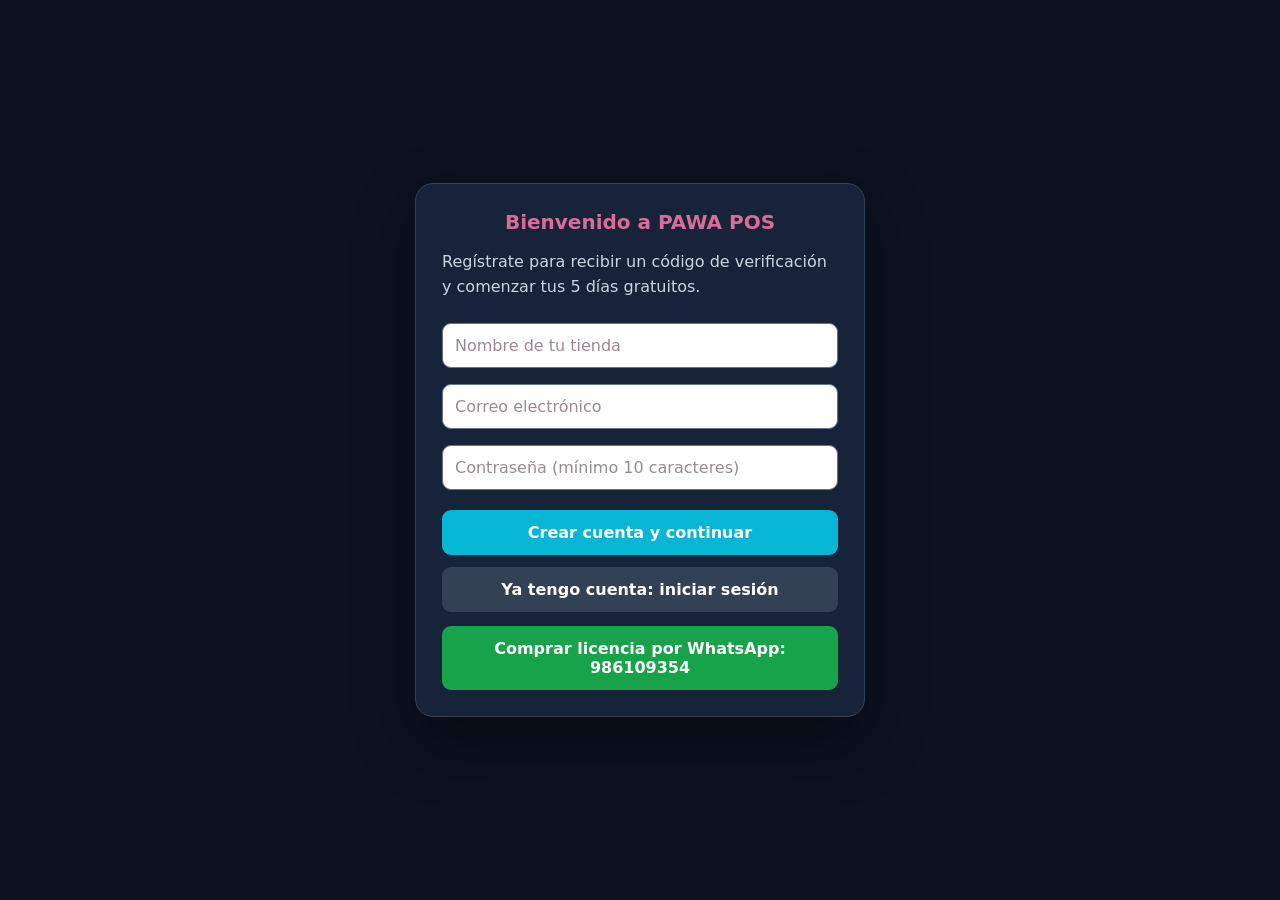
==== administracion.html @ 09a6f793 "Add files via upload" ====
<!DOCTYPE html>
<html>
<head>
<script src="config-licencias.js?v=1"></script>
<script src="licencia-pos.js?v=10"></script>
<script src="cuenta-pawa.js?v=3"></script>
<meta name="viewport" content="width=device-width, initial-scale=1">
<link rel="stylesheet" href="estilos.css?v=89">
<link rel="stylesheet" href="pawa-paneles.css?v=1">
<title>Administración de tienda</title>
<script src="acceso-panel-moderno.js?v=58"></script>
</head>
<body class="pos-pro-admin" onload="verificarAccesoAdmin(); cargarAdmin()">
<nav class="pos-admin-sidebar" aria-label="Navegación principal">
  <div class="pos-admin-sidebar-brand"><span class="pos-admin-brand-icon">🏪</span><span><strong>POS</strong><small>Administración</small></span></div>
  <div class="pos-admin-side-links">
    <button type="button" data-admin-destino="menuAdmin" onclick="volverMenuAdmin()">⌂ <span>Resumen</span></button>
    <button type="button" data-admin-destino="panelProductos" onclick="mostrarApartadoAdmin('panelProductos')">📦<span>Productos</span></button>
    <button type="button" data-admin-destino="panelStock" onclick="mostrarApartadoAdmin('panelStock')">📋 <span>Inventario</span></button>
    <button type="button" data-admin-destino="panelTienda" onclick="mostrarApartadoAdmin('panelTienda')">🎨 <span>Diseño y tienda</span></button>
    <button type="button" data-admin-destino="panelRespaldo" onclick="mostrarApartadoAdmin('panelRespaldo')">💾<span>Respaldo</span></button>
  </div>
  <a class="pos-admin-sidebar-inicio" href="inicio.html">← Volver a la tienda</a>
</nav>
<header class="pos-admin-header"><div class="pos-admin-header-inner"><div><small class="pos-admin-header-eyebrow">CENTRO DE CONTROL</small><h1>Administración</h1><p>Gestiona tu tienda desde un solo lugar</p></div><a class="pos-admin-regresar" href="inicio.html">⌂ <span>Ir a la tienda</span></a></div></header>
<div class="contenedor admin-contenedor">
  <section id="menuAdmin" class="admin-menu-principal">
   
  
    <p class="admin-descripcion">Consulta tus resultados y accede a las herramientas de tu negocio.</p>
    <div class="pos-pro-dashboard" id="resumenProfesional" aria-live="polite">
  <div class="pos-pro-dashboard-cabeza"><div><span class="pos-pro-sobretitulo">RESUMEN DE OPERACIONES</span><h3>Tu tienda hoy</h3></div><button type="button" id="actualizarDashboardPro">↻ Actualizar</button></div>
  <div class="pos-pro-kpis"><article><span>Ventas de hoy</span><strong id="proVentasHoy">—</strong></article><article><span>Ingresos del día</span><strong id="proIngresosHoy">—</strong></article><article><span>Productos con stock bajo</span><strong id="proStockBajo">—</strong></article><article><span>Valor de inventario*</span><strong id="proValorStock">—</strong></article></div>
  <div class="pos-pro-dashboard-pie"><div id="proMiniBarras" class="pos-pro-mini-barras"></div><small>*Valor estimado a precio de venta, no costo de adquisición. Las ventas se obtienen del historial guardado.</small></div>
</div>
<div class="admin-menu-opciones">
      <button type="button" class="admin-menu-opcion" onclick="mostrarApartadoAdmin('panelProductos')">
        <span class="admin-menu-icono">🛍️</span>
        <span class="admin-menu-titulo">PRODUCTOS</span>
        <span class="admin-menu-detalle">Crear, editar, buscar y eliminar productos</span>
        <span class="admin-menu-flecha">Abrir <span aria-hidden="true">↗</span></span>
      </button>
      <button type="button" class="admin-menu-opcion" onclick="mostrarApartadoAdmin('panelStock')">
        <span class="admin-menu-icono">📦</span>
        <span class="admin-menu-titulo">INVENTARIO / STOCK</span>
        <span class="admin-menu-detalle">Registrar existencias, reposiciones y productos con poco stock</span>
        <span class="admin-menu-flecha">Abrir <span aria-hidden="true">↗</span></span>
      </button>
      <button type="button" class="admin-menu-opcion" onclick="mostrarApartadoAdmin('panelTienda')">
        <span class="admin-menu-icono">🎨</span>
        <span class="admin-menu-titulo">DISEÑO Y DATOS DE LA TIENDA</span>
        <span class="admin-menu-detalle">Editar información, logotipo y colores</span>
        <span class="admin-menu-flecha">Abrir <span aria-hidden="true">↗</span></span>
      </button>
      <button type="button" class="admin-menu-opcion" onclick="mostrarApartadoAdmin('panelRespaldo')"><span class="admin-menu-icono">💾</span><span class="admin-menu-titulo">COPIAS DE SEGURIDAD</span><span class="admin-menu-detalle">Exportar datos y recuperar registros faltantes sin sobrescribir los actuales</span><span class="admin-menu-flecha">Abrir ↗</span></button>
    </div>
  </section>

  <div id="navegacionApartadoAdmin" class="admin-volver-contenedor" hidden>
    <button type="button" class="admin-volver" onclick="volverMenuAdmin()">← Volver al menú</button>
  </div>

  <main id="panelProductos" class="admin-panel" hidden>
    <section class="tarjeta">
      <h2>🛍️ Crear y editar productos</h2>
      <p class="admin-descripcion">Registra productos nuevos o modifica la información de los que ya tienes.</p>
      <label>Imagen del producto</label>
      <input type="file" id="productoInput" accept=".png,.jpg,.jpeg,.svg">
      <img id="productoVista" class="preview" alt="Imagen actual del producto">
      <label>Nombre del producto</label>
      <input id="nombreProducto" placeholder="Ejemplo: Ramo de rosas">
      <label>Código de barras (opcional)</label>
      <div class="admin-codigo-fila">
        <input id="codigoProducto" placeholder="Escanee o escriba un código">
        <button type="button" onclick="abrirEscanerProducto()">📷 Escanear</button>
      </div>
      <small>Si no coloca un código, el sistema generará uno automáticamente.</small>
      <label>Precio</label>
      <input id="precioProducto" type="number" min="0" step="0.01" placeholder="Ejemplo: 25.00">
      <label for="stockProducto" class="admin-stock-label">Stock inicial y unidad de venta</label>
      <div class="stock-unidad-fila">
        <input id="stockProducto" type="number" min="0" step="1" inputmode="numeric" placeholder="Cantidad (ej.: 20)" aria-label="Cantidad de stock inicial (opcional)">
        <select id="unidadProducto" aria-label="Unidad de medida para vender este producto">
          <option value="und">Unidad (und)</option>
          <option value="doc">Docena (doc)</option>
          <option value="ciento">Ciento</option>
          <option value="par">Par</option>
          <option value="caja">Caja</option>
          <option value="paq">Paquete (paq)</option>
          <option value="bolsa">Bolsa</option>
          <option value="kg">Kilogramo (kg)</option>
          <option value="g">Gramo (g)</option>
          <option value="L">Litro (L)</option>
          <option value="m">Metro (m)</option>
          <option value="rollo">Rollo</option>
          <option value="juego">Juego</option>
        </select>
      </div>
      <label for="categoriaProducto">Categoría (opcional)</label>
      <input id="categoriaProducto" maxlength="60" placeholder="Ejemplo: Bebidas, Abarrotes, Regalos">
      <div class="codigo">Código generado: <strong id="codigoVista">Se generará automáticamente</strong></div>
      <div class="admin-acciones-form">
        <button type="button" id="guardarProductoBtn" onclick="crearProducto()">CREAR PRODUCTO</button>
        <button type="button" class="admin-cancelar" id="cancelarEdicionBtn" onclick="cancelarEdicionProducto()" hidden>Cancelar edición</button>
      </div>
    </section>
    <section class="tarjeta">
      <h2>📦 Productos registrados</h2>
      <input id="buscadorAdmin" class="buscador" placeholder="🔎 Buscar por nombre o código" onkeyup="buscarAdmin()">
      <div id="listaProductos" class="grid"></div>
    </section>
  </main>

  <main id="panelStock" class="admin-panel" hidden>
    <section class="tarjeta inventario-pagina">
      <div class="inventario-cabecera"><div><h2>📦 Inventario de productos</h2><p class="admin-descripcion">Controla las unidades disponibles y registra nuevas entradas sin modificar precios ni boletas.</p></div><span id="inventarioConexion" class="inventario-estado">Actualizando catálogo…</span></div>
      <div id="inventarioResumen" class="inventario-resumen" aria-live="polite"></div>
      <div class="inventario-filtros">
        <input id="inventarioBuscar" class="buscador" placeholder="🔎 Buscar por nombre o código" oninput="renderizarInventario()" aria-label="Buscar inventario">
        <select id="inventarioFiltro" onchange="renderizarInventario()" aria-label="Filtrar inventario"><option value="todos">Todos los productos</option><option value="bajo">Stock bajo (1-4)</option><option value="agotado">Agotados (0)</option><option value="sin">Sin stock configurado</option></select>
      </div>
      <div id="inventarioLista" class="inventario-lista"></div>
      <section class="pos-pro-movimientos" aria-label="Movimientos del inventario"><div class="pos-pro-movimientos-cabecera"><h3>Últimos movimientos de stock</h3><button id="proActualizarMovimientos" type="button">↻ Actualizar</button></div><p class="pos-pro-ayuda">Incluye ventas y ajustes realizados desde esta versión. Los ajustes anteriores podrían no tener registro.</p><div id="proListaMovimientos" class="pos-pro-movimientos-lista">Consulta los movimientos registrados.</div></section>
      <p class="inventario-ayuda">Los productos sin stock configurado siguen funcionando como antes. Al ingresar su primera cantidad, el control de existencias queda activo para ese producto.</p>
    </section>
  </main>

  <main id="panelTienda" class="admin-panel" hidden>
    <section class="tarjeta">
      <h2>🏪 Datos de la tienda</h2>
      <p class="admin-descripcion">Edita la información que se muestra en tu tienda y en los comprobantes.</p>
      <label>Nombre de tienda</label>
      <input id="nombreTienda" placeholder="Nombre de la tienda">
      <label>Número de contacto</label>
      <input id="contactoTienda" placeholder="Ejemplo: 999999999">
      <label>Mensaje de la tienda</label>
      <input id="mensajeTienda" placeholder="Mensaje o descripción de la tienda">
      <label>Mensaje del comprobante</label>
      <input id="mensajeTicket" placeholder="Gracias por tu compra">
      <section class="pos-qr-admin">
        <header class="qr-head"><span class="qr-head-icon">▦</span><div><small>CONFIGURACIÓN DE COBROS</small><h3>Pagos con QR</h3><p>Administra los códigos que verán tus clientes al pagar con Yape o Plin.</p></div></header>
        <div class="pos-qr-admin-grid">
          <article class="pos-qr-admin-item qr-yape"><header class="qr-card-head"><span class="qr-brand">Y</span><div><h4>Yape</h4><small id="qrYapeEstado">Sin configurar</small></div></header><div class="qr-preview"><img id="qrYapeVista" class="pos-qr-admin-imagen" alt="QR de Yape" hidden><div id="qrYapeVacio" class="qr-empty"><span>▦</span><b>QR no configurado</b><small>Agrega la imagen de tu QR.</small></div></div><div class="qr-actions"><label for="qrYapeInput" class="qr-upload">Subir / cambiar QR</label><input type="file" id="qrYapeInput" accept="image/png,image/jpeg,image/webp"><button type="button" id="qrYapeQuitar" class="pos-qr-quitar">Quitar</button></div></article>
          <article class="pos-qr-admin-item qr-plin"><header class="qr-card-head"><span class="qr-brand">P</span><div><h4>Plin</h4><small id="qrPlinEstado">Sin configurar</small></div></header><div class="qr-preview"><img id="qrPlinVista" class="pos-qr-admin-imagen" alt="QR de Plin" hidden><div id="qrPlinVacio" class="qr-empty"><span>▦</span><b>QR no configurado</b><small>Agrega la imagen de tu QR.</small></div></div><div class="qr-actions"><label for="qrPlinInput" class="qr-upload">Subir / cambiar QR</label><input type="file" id="qrPlinInput" accept="image/png,image/jpeg,image/webp"><button type="button" id="qrPlinQuitar" class="pos-qr-quitar">Quitar</button></div></article>
        </div><p class="qr-admin-note">ⓘ Admite PNG, JPG o WebP. Pulsa <b>GUARDAR CAMBIOS</b> para aplicar la configuración.</p>
      </section>
      <section id="pawaConfigClaveAdmin" class="pawa-admin-security" aria-labelledby="pawaAdminTitulo">
        <header class="pawa-security-head">
          <span class="pawa-security-icon" aria-hidden="true">🔐</span>
          <div><span class="pawa-eyebrow">SEGURIDAD DE TU NEGOCIO</span><h3 id="pawaAdminTitulo">Acceso de administración</h3><p>Protege la configuración de tu tienda y el acceso a los paneles restringidos.</p></div>
          <span id="pawaAdminBadge" class="pawa-security-badge">Consultando…</span>
        </header>
        <p id="pawaAdminEstado" class="pawa-security-notice" role="status" aria-live="polite">Consultando configuración…</p>
        <div class="pawa-security-fields">
          <div class="pawa-admin-field" id="pawaAdminActualWrap">
            <label for="pawaAdminActual">Contraseña actual</label>
            <input id="pawaAdminActual" type="password" autocomplete="current-password" placeholder="Tu contraseña actual">
          </div>
          <div class="pawa-admin-field"><label for="pawaAdminNueva">Nueva contraseña</label><input id="pawaAdminNueva" type="password" autocomplete="new-password" minlength="4" maxlength="128" placeholder="Mínimo 4 caracteres"><small>Se aceptan desde 4 caracteres; se recomienda una contraseña más larga.</small></div>
          <div class="pawa-admin-field"><label for="pawaAdminConfirmar">Confirmar contraseña</label><input id="pawaAdminConfirmar" type="password" autocomplete="new-password" minlength="4" maxlength="128" placeholder="Repite la nueva contraseña"></div>
        </div>
        <div class="pawa-security-footer"><span>🛡️ La contraseña se almacena protegida en Neon y es independiente de tu cuenta PAWA.</span><button id="pawaAdminGuardarClave" type="button">Guardar contraseña <span aria-hidden="true">→</span></button></div>
      </section>
      <label>Logo de la tienda</label>
      <input type="file" id="logoInput" accept=".png,.jpg,.jpeg,.svg">
      <img id="logoVista" class="preview" alt="Vista previa del logo">
      <label>Icono de la aplicación en el celular (PWA)</label>
      <input type="file" id="logoPWAInput" accept=".png,.jpg,.jpeg">
      <img id="logoPWAVista" class="preview" alt="Vista previa del icono de la aplicación">
      <small>Para el icono del celular se recomienda una imagen cuadrada de 512 × 512 px.</small>
    </section>
    <section class="tarjeta">
      <h2>🎨 Colores de la tienda</h2>
      <div class="pos-pro-temas" aria-label="Temas prediseñados"><strong>Temas rápidos</strong><div class="pos-pro-temas-opciones"><button type="button" data-tema-pro="claro">◯ Claro</button><button type="button" data-tema-pro="elegante">◉ Elegante</button><button type="button" data-tema-pro="noche">◐ Noche</button><button type="button" data-tema-pro="original">↶ Original</button></div><small>Prueba un tema y pulsa GUARDAR CAMBIOS para conservarlo.</small></div>
      <p class="admin-descripcion">Cambia los colores y revisa la vista previa antes de guardar.</p>
      <div class="panel-colores">
        <div class="opcion-color"><label for="colorFondo">Color 1: fondo de la tienda</label><input type="color" id="colorFondo" value="#fff7fb" oninput="previsualizarColores()"></div>
        <div class="opcion-color"><label for="colorPrincipal">Color 2: textos principales</label><input type="color" id="colorPrincipal" value="#d96c9d" oninput="previsualizarColores()"></div>
        <div class="opcion-color"><label for="colorProducto">Color 3: fondos de recuadros</label><input type="color" id="colorProducto" value="#ffffff" oninput="previsualizarColores()"></div>
        <div class="opcion-color"><label for="colorDatos">Color 4: códigos, precios y textos pequeños</label><input type="color" id="colorDatos" value="#4d3040" oninput="previsualizarColores()"></div>
        <div class="opcion-color"><label for="colorContorno">Color 5: contorno de tarjetas de productos</label><input type="color" id="colorContorno" value="#d8c2ce" oninput="previsualizarColores()"></div>
        <div class="opcion-color"><label for="colorBordes">Color 6: bordes de paneles y formularios</label><input type="color" id="colorBordes" value="#e7d8e1" oninput="previsualizarColores()"></div>
        <div class="opcion-color"><label for="colorSuave">Color 7: fondos secundarios y elementos destacados</label><input type="color" id="colorSuave" value="#f8eef4" oninput="previsualizarColores()"></div>
        <div class="opcion-color"><label for="colorNombreProducto">Color 8: nombre del producto en las tarjetas</label><input type="color" id="colorNombreProducto" value="#303646" oninput="previsualizarColores()"></div>
      </div>
      <div id="vistaPreviaColores" class="admin-vista-colores">
        <strong>Vista previa de tu tienda</strong>
        <div class="admin-vista-producto"><span class="vista-nombre-producto">Producto de ejemplo</span><small>Código: DM-0001</small><b>S/. 25.00</b></div>
        <div class="pos-v27-vista-secundaria"><span>Resumen · Color 7</span><small>Contorno · Color 6</small></div>
        <button type="button" tabindex="-1">Botón de ejemplo</button>
        <small>Contorno normal: color 5 · Stock bajo: amarillo · Agotado: rojo</small>
      </div>
      <p id="estadoColores" class="admin-estado" aria-live="polite"></p>
      <div class="admin-acciones-form">
        <button type="button" onclick="guardarTienda()">GUARDAR CAMBIOS</button>
        <button type="button" class="admin-cancelar" onclick="restaurarColores()">Restaurar colores</button>
      </div>
    </section>
  </main>
  <main id="panelRespaldo" class="admin-panel" hidden>
    <section class="tarjeta pos-v25-respaldo">
      <h2>💾 Copias de seguridad</h2>
      <p class="admin-descripcion">Descarga un archivo JSON privado con productos, ventas y movimientos del almacenamiento local. Contiene datos de clientes; guárdalo en un lugar seguro.</p>
      <button type="button" id="posExportarRespaldo" class="pos-v25-accion">↓ Descargar respaldo completo</button>
    </section>
    <section class="tarjeta pos-v25-respaldo">
      <h2>🔄 Recuperación controlada</h2>
      <p class="admin-descripcion">Selecciona un respaldo generado por este POS. La recuperación solo crea productos y ventas que no existan. No modifica productos o ventas existentes, ni vuelve a descontar stock. Los movimientos se guardan en el archivo para auditoría, pero no se reimportan.</p>
      <label for="posArchivoRespaldo">Archivo de respaldo (.json)</label>
      <input type="file" accept=".json,application/json" id="posArchivoRespaldo">
      <button type="button" id="posRestaurarRespaldo" class="pos-v25-accion" disabled>Recuperar registros faltantes</button>
      <p id="posRespaldoEstado" role="status" aria-live="polite">No hay un archivo seleccionado.</p>
    </section>
  </main>
</div>
<script>
function marcarNavegacionAdmin(id) {
  document.querySelectorAll("[data-admin-destino]").forEach(b => {
    const activo = b.dataset.adminDestino === id;
    b.classList.toggle("activo", activo);
    if(activo) b.setAttribute("aria-current", "page"); else b.removeAttribute("aria-current");
  });
}
marcarNavegacionAdmin("menuAdmin");
function mostrarApartadoAdmin(id) {
  marcarNavegacionAdmin(id);
  document.getElementById('menuAdmin').hidden = true;
  document.getElementById('navegacionApartadoAdmin').hidden = false;
  document.querySelectorAll('.admin-panel').forEach(panel => {
    panel.hidden = panel.id !== id;
  });
  // Al abrir Inventario se muestra el catálogo sin solicitar un código.
  if(id === 'panelStock') {
    if(typeof window.renderizarInventario === 'function') window.renderizarInventario();
    if(typeof cargarProductosDesdeFirebase === 'function') {
      cargarProductosDesdeFirebase().then(ok => {
        if(ok && typeof window.renderizarInventario === 'function') window.renderizarInventario();
      });
    }
  }
  window.scrollTo({top: 0, behavior: 'smooth'});
}
function volverMenuAdmin() {
  marcarNavegacionAdmin("menuAdmin");
  document.querySelectorAll('.admin-panel').forEach(panel => panel.hidden = true);
  document.getElementById('navegacionApartadoAdmin').hidden = true;
  document.getElementById('menuAdmin').hidden = false;
  window.scrollTo({top: 0, behavior: 'smooth'});
}
function cancelarEdicionProducto() {
  if (typeof productoEditando !== 'undefined') productoEditando = null;
  ['nombreProducto','codigoProducto','precioProducto','stockProducto','unidadProducto','categoriaProducto'].forEach(id => { const campo=document.getElementById(id); if(campo) campo.value=''; });
  const unidad=document.getElementById('unidadProducto');if(unidad)unidad.value='und';
  const stock=document.getElementById('stockProducto');if(stock)delete stock.dataset.stockOriginal;
  const img=document.getElementById('productoVista'); if(img) img.removeAttribute('src');
  if (typeof imagenProducto !== 'undefined') imagenProducto='';
  const btn=document.getElementById('guardarProductoBtn'); if(btn){btn.textContent='CREAR PRODUCTO';btn.setAttribute('onclick','crearProducto()');}
  const cancelar=document.getElementById('cancelarEdicionBtn'); if(cancelar) cancelar.hidden=true;
}
</script>
<script src="firebase-cloud.js?v=local2"></script>
<script src="seguridad-pos-v25.js?v=69"></script>
<script src="tema.js?v=67"></script>
<script src="stock-alertas.js?v=88"></script>
<script src="app.js?v=92"></script>
<script src="inventario.js?v=56"></script>
<script src="transparencia-productos.js?v=6"></script>
<script src="ticket_canvas.js?v=111"></script>
<script src="respaldo-pos-v25.js?v=56"></script>
<script src="pos-profesional.js?v=67"></script>
<script src="qr-pagos.js?v=2"></script>
<nav class="pos-pro-bottom-nav" aria-label="Navegación móvil">
  <a href="inicio.html">⌂<span>Inicio</span></a>
  <a href="scanner.html"><span class="icono-escaner">[ ||| ]</span><span>Escáner</span></a>
  <a href="control_pedidos.html"><span class="icono-ventas">🧾</span><span>Ventas</span></a>
  <a class="activo" href="administracion.html" aria-current="page">⚙<span>Admin</span></a>
</nav><script src="clave-admin-pawa.js?v=2"></script>
</body>
</html>
---- estilos.css ----
:root{
 --rosa:#d96c9d;
 --rosa2:#f7b4d0;
 --fondo:#fff7fb;
 --producto-fondo:#ffffff;
 --producto-datos-color:#4d3040;
 --producto-contorno-color:#d8c2ce;
 --texto:#4d3040;
}

*{box-sizing:border-box}

body{
 margin:0;
 font-family:'Segoe UI',Arial,sans-serif;
 background:var(--fondo);
 color:var(--texto);
 min-height:100vh;
}

header{
 background:linear-gradient(145deg,var(--rosa),var(--rosa2));
 color:white;
 padding:18px 15px 22px;
 text-align:center;
 border-radius:0 0 28px 28px;
 position:sticky;
 top:0;
 z-index:5;
}

.logo, #logoTienda, #logoVista{
 width:82px;
 height:82px;
 max-width:82px;
 max-height:82px;
 object-fit:contain;
 background:#fff;
 padding:7px;
 border-radius:50%;
 display:block;
 margin:0 auto 8px;
 box-shadow:0 4px 12px rgba(0,0,0,.18);
}

#titulo{
 font-size:22px;
 margin:4px;
 font-weight:700;
}

h2{
 text-align:center;
 color:var(--rosa);
 font-size:20px;
}

.card,.tarjeta{
 background:white;
 width:calc(100% - 30px);
 max-width:520px;
 margin:18px auto;
 padding:18px;
 border-radius:22px;
 box-shadow:0 6px 18px rgba(0,0,0,.08);
}

.contenedor{
 width:100%;
}

input{
 width:100%;
 padding:13px;
 border:1px solid #e7c5d5;
 border-radius:14px;
 margin:8px 0;
 font-size:15px;
}

label{
 display:block;
 font-weight:600;
 margin-top:10px;
}

button{
 background:var(--rosa);
 color:white;
 border:0;
 padding:13px 18px;
 border-radius:14px;
 font-weight:bold;
 width:100%;
 margin-top:10px;
}

.grid{
 display:grid;
 grid-template-columns:repeat(3,1fr);
 gap:10px;
 padding:10px;
}

.producto{
 background:var(--producto-fondo);
 border-radius:18px;
 padding:10px;
 text-align:center;
 box-shadow:0 5px 15px rgba(0,0,0,.08);
}

.producto img,.imagen{
 width:150px;
 height:150px;
 max-width:100%;
 object-fit:contain;
 display:block;
 margin:0 auto 12px;
 border-radius:18px;
}

.producto h3{
 color:var(--rosa);
 font-size:16px;
 margin:5px;
}

.producto p{
 font-size:14px;
 margin:6px;
}

.codigo{
 background:#fff0f6;
 padding:12px;
 border-radius:15px;
 text-align:center;
}

@media(max-width:600px){
 .grid{
  grid-template-columns:repeat(2,1fr);
  padding:8px;
 }
 header{
  position:relative;
 }
 #titulo{
  font-size:20px;
 }
 .producto img{
  width:155px;
  height:155px;
 }
}


.buscador{width:85%;padding:14px;border-radius:12px;border:1px solid #ccc;margin:15px auto;display:block;font-size:16px;}

.ticket{background:white;padding:20px;margin:20px auto;width:300px;text-align:left;font-family:monospace;}


@media print{

body *{
visibility:hidden;
}

.ticket,.ticket *{
visibility:visible;
}

.ticket{
position:absolute;
left:0;
top:0;
width:72mm;
font-family:monospace;
font-size:12px;
}

}

.ticket80{display:none}
.ticketLogo{max-width:60px;max-height:60px;object-fit:contain}

textarea{width:90%;padding:12px;border-radius:10px;min-height:80px;margin:8px 0;}

/* ticket ordenado 80mm */

@media print{
 body{
   margin:0;
   padding:0;
 }
}

@media print{
 @page{
   size:80mm auto;
   margin:0;
 }
 html,body{
   width:80mm;
   margin:0;
   padding:0;
 }
}

@media print{
 html,body{
   width:80mm;
   max-width:80mm;
   margin:0;
   padding:0;
   overflow:hidden;
 }
}

@media print{
    html,body{
        width:80mm;
        max-width:80mm;
        margin:0 auto !important;
        padding:0;
    }
}

@media print{
  @page{
    size:80mm auto;
    margin:0;
  }
  body{
    width:302px !important;
    max-width:302px !important;
    margin:0 !important;
    padding:0 !important;
  }
}

@media print{
 html,body{
   width:80mm !important;
   max-width:80mm !important;
   margin:0 auto !important;
   padding:0 !important;
   overflow:hidden !important;
 }
}

@media print{
 html,body{
   width:302px !important;
   max-width:302px !important;
   margin:0 !important;
   padding:0 !important;
 }
}

@media print{
 body{
   font-size:19px !important;
   margin-left:-8px !important;
 }
}

@media print{
 body{
   margin-left:0 !important;
   padding-left:0 !important;
   font-size:18px !important;
 }
}

@media print{
 body{
   transform:translateX(0) !important;
   margin:0 !important;
   padding:0 !important;
 }
}

@media print{
 body{
   font-size:20px !important;
   transform:translateX(-4px) !important;
 }
}

@media print{
  body{
    transform:none !important;
    margin-left:0 !important;
    padding-left:0 !important;
    overflow:hidden !important;
    font-size:18px !important;
  }
}


/* Ajuste de imágenes de productos y previsualización */
.preview{
 width:140px;
 height:140px;
 max-width:100%;
 max-height:140px;
 object-fit:contain;
 display:block;
 margin:12px auto;
 border-radius:18px;
 background:#fff;
 padding:8px;
 overflow:hidden;
}

#productoVista{
 width:140px;
 height:140px;
 object-fit:contain;
}

.producto img{
 width:150px;
 height:150px;
 object-fit:contain;
 object-position:center;
}


.selector-cantidad{
 display:flex;
 flex-direction:column;
 align-items:center;
 justify-content:center;
 gap:8px;
 margin:15px 0;
}
.selector-cantidad input{
 width:80px;
 height:45px;
 text-align:center;
 font-size:20px;
 font-weight:bold;
 border:2px solid #ddd;
 border-radius:10px;
}
.btn-cantidad{
 width:55px;
 height:42px;
 padding:0;
 margin:0;
 font-size:24px;
 border-radius:12px;
}


/* Corrección de logos con transparencia */
#logoTienda,
#logoVista,
#logoPWAVista{
 background:transparent !important;
 padding:0 !important;
 box-shadow:none !important;
 border-radius:0 !important;
}

#logoTienda,
#logoVista{
 width:82px;
 height:82px;
 max-width:82px;
 max-height:82px;
}

/* Panel personalizador de colores */
.panel-colores{margin:22px 0 14px;padding:16px;border:1px solid #e8dbe3;border-radius:18px;background:#fff}
.panel-colores h3{margin:0 0 8px;font-size:18px}
.panel-colores p{font-size:14px;line-height:1.5;margin:0 0 12px}
.opcion-color{display:flex;align-items:center;justify-content:space-between;gap:14px;margin:12px 0}
.opcion-color label{margin:0;flex:1}
.opcion-color input[type=color]{width:70px;height:47px;padding:4px;margin:0;border-radius:10px;cursor:pointer;flex-shrink:0}
.boton-secundario{background:#f1e8ee;color:#573b4b;border:1px solid #d8cbd2}
.panel-colores small{display:block;line-height:1.4;margin-top:10px}

/* Colores personalizables en todas las vistas */
header, button, .vista-colores-encabezado, .vista-colores-boton {color:var(--texto-sobre-principal, #fff)}
header {background:linear-gradient(145deg,var(--rosa),var(--rosa2))}
button:not(.boton-secundario) {background:var(--rosa)}
.codigo {background:color-mix(in srgb, var(--fondo) 72%, white)}
.panel-colores {border:2px solid var(--rosa2);}
.vista-colores {margin:18px 0 12px; border:1px solid #dfd8dd;border-radius:16px;overflow:hidden;}
.vista-colores-titulo {padding:10px 12px;background:#f1edf0;font-size:12px;font-weight:800;letter-spacing:.4px;color:#453840;}
.vista-colores-pantalla {background:var(--fondo);padding:12px;transition:background-color .15s;}
.vista-colores-encabezado {background:linear-gradient(145deg,var(--rosa),var(--rosa2));padding:14px;text-align:center;font-weight:800;border-radius:10px;font-size:18px;}
.vista-colores-producto {background:var(--producto-fondo);border-radius:13px;margin:12px auto;padding:14px;max-width:225px;text-align:center;display:flex;flex-direction:column;gap:6px;align-items:center;box-shadow:0 3px 10px #0001;}
.vista-colores-foto {font-size:34px;background:var(--fondo);width:62px;height:62px;display:grid;place-items:center;border-radius:10px;}
.vista-colores-producto strong {color:var(--rosa)}
.vista-colores-boton {background:var(--rosa);color:var(--texto-sobre-principal,#fff);padding:10px 13px;border-radius:10px;font-size:12px;font-weight:bold;width:100%;}
.vista-colores-leyenda {text-align:center;font-size:11px;color:#454045;background:#fffc;padding:7px;border-radius:7px;}
#estadoColores {font-size:13px;line-height:1.4;color:#6b5763;margin:9px 0;}

/* Editor de fondo transparente de los productos */
.editor-transparencia{margin:15px 0;padding:14px;border:1px solid #e7c5d5;border-radius:16px;background:rgba(255,255,255,.65)}
.editor-transparencia h3{margin:0 0 8px;color:var(--rosa)}
.editor-transparencia p,.editor-transparencia small{line-height:1.45}
#herramientasTransparencia[hidden]{display:none}
#lienzoTransparencia{display:block;max-width:100%;height:auto;margin:12px auto;border:1px solid #d5c3c9;border-radius:10px;cursor:crosshair;touch-action:manipulation;background-color:#fff;background-image:linear-gradient(45deg,#ddd 25%,transparent 25%),linear-gradient(-45deg,#ddd 25%,transparent 25%),linear-gradient(45deg,transparent 75%,#ddd 75%),linear-gradient(-45deg,transparent 75%,#ddd 75%);background-position:0 0,0 10px,10px -10px,-10px 0;background-size:20px 20px}
.editor-transparencia input[type=range]{accent-color:var(--rosa)}
.ayuda-transparencia{font-size:13px}

/* Cuarto color: texto de codigo y precio en catalogo y administrador */
.producto .dato-producto, .codigo, .vista-colores-datos { color:var(--producto-datos-color); }
.vista-colores-datos {font-size:13px;font-weight:600;}
/* Los recuadros del panel de administracion comparten el color de tarjetas */
body:has(#listaProductos) .tarjeta, body:has(#listaProductos) .panel-colores {background:var(--producto-fondo);}
body:has(#listaProductos) .editor-transparencia {background:color-mix(in srgb,var(--producto-fondo) 85%, transparent);}

/* Color 4 también controla los textos pequeños del panel administrador.
   Se mantienen independientes los botones, los títulos destacados y el texto escrito en inputs. */
body:has(#listaProductos) .tarjeta label,
body:has(#listaProductos) .tarjeta small,
body:has(#listaProductos) .tarjeta p,
body:has(#listaProductos) .tarjeta .codigo,
body:has(#listaProductos) .tarjeta .dato-producto,
body:has(#listaProductos) .tarjeta .ayuda-transparencia,
body:has(#listaProductos) .tarjeta #estadoColores,
body:has(#listaProductos) .tarjeta .vista-colores-leyenda,
body:has(#listaProductos) .tarjeta .vista-colores-titulo {
 color:var(--producto-datos-color);
}
/* El color del texto de los recuadros de productos administrativos incluye sus detalles. */
body:has(#listaProductos) #listaProductos .producto p,
body:has(#listaProductos) #listaProductos .producto small,
body:has(#listaProductos) #listaProductos .producto .dato-producto {
 color:var(--producto-datos-color);
}


/* ================================================================
   PALETA GLOBAL UNIFICADA
   Color 1 = fondo; Color 2 = todos los textos no reservados al 4;
   Color 3 = todos los recuadros; Color 4 = datos y textos auxiliares.
   No se alteran los colores técnicos del visor de cámara, del
   tablero de transparencia ni la impresión de comprobantes.
   ================================================================ */
:root { --texto:var(--rosa); }
body, header, h1, h2, h3, h4, h5, h6,
button, input, textarea, select, option, label, a, p, span,
strong, b, small, .producto h3, .vista-colores-producto strong,
.vista-colores-titulo, .vista-colores-leyenda, #estadoColores {
  color:var(--rosa);
}
/* El tercer color define todas las superficies de recuadros, sin
   modificar la fotografía real del producto ni el video del lector. */
header, .card, .tarjeta, .producto, .panel-colores,
.codigo, .ticket, .preview, .vista-colores,
.vista-colores-titulo, .vista-colores-encabezado,
.vista-colores-producto, .vista-colores-foto,
.vista-colores-boton, .vista-colores-leyenda,
.editor-transparencia, #estado, #resultado,
button, input, textarea, select, .boton-secundario {
  background:var(--producto-fondo);
  background-color:var(--producto-fondo);
  color:var(--rosa);
}
/* El color 2 se lee también en cabeceras y botones. */
header, .vista-colores-encabezado {background:var(--producto-fondo); color:var(--rosa)}
button, button:not(.boton-secundario), .boton-secundario,
.vista-colores-boton {background:var(--producto-fondo); color:var(--rosa)}
button:hover {filter:brightness(.96)}
input::placeholder, textarea::placeholder {color:var(--rosa);opacity:.68}
input, textarea, select {border-color:var(--rosa2)}
/* Color 4 para códigos, precios y textos pequeños, también en admin. */
.producto .dato-producto, #productoPedido .dato-producto,
.codigo, .vista-colores-datos,
body:has(#listaProductos) .tarjeta label,
body:has(#listaProductos) .tarjeta small,
body:has(#listaProductos) .tarjeta p,
body:has(#listaProductos) .tarjeta .ayuda-transparencia,
body:has(#listaProductos) .tarjeta #estadoColores,
body:has(#listaProductos) .tarjeta .vista-colores-leyenda,
body:has(#listaProductos) .tarjeta .vista-colores-titulo,
body:has(#listaProductos) #listaProductos .producto p,
body:has(#listaProductos) #listaProductos .producto small {
  color:var(--producto-datos-color);
}
/* El panel debe mostrar los cuatro colores seleccionados de verdad. */
.vista-colores-pantalla {background:var(--fondo)}
.vista-colores-producto strong {color:var(--rosa)}
/* El área de la cámara conserva el fondo oscuro requerido para el visor. */
#scanner {background:#000}
/* Los comprobantes impresos no deben gastar tinta con fondos de marca. */
@media print {
  .ticket, .ticket80 {background:#fff !important;color:#000 !important}
  .ticket *, .ticket80 * {color:#000 !important}
}

/* Ticket nuevo: idéntico en vista previa e impresión, sin estilos heredados de tarjeta. */
.ticket-vista-supermercado{width:fit-content!important;max-width:100%!important;margin:20px auto!important;padding:0!important;background:transparent!important;box-shadow:none!important;border:0!important;font-family:Arial,sans-serif!important;text-align:left!important;overflow:visible!important}
.ticket-vista-supermercado .boleta-supermercado{max-width:100%!important}
@media print{.ticket-vista-supermercado{display:none!important}}

/* Carrito flotante (solo pantalla de tienda). Respeta los cuatro colores editables. */
.boton-carrito-flotante{position:fixed;right:18px;bottom:20px;z-index:40;width:auto;min-width:74px;height:60px;margin:0;padding:10px 17px;border-radius:32px;background:var(--rosa);color:var(--texto-sobre-principal,#fff);box-shadow:0 7px 22px #0004;font-size:24px;cursor:pointer}
.carrito-contador{display:inline-flex;align-items:center;justify-content:center;min-width:25px;height:25px;margin-left:3px;border-radius:50%;padding:0 5px;background:var(--producto-fondo);color:var(--producto-datos-color);font-size:13px;font-weight:700;vertical-align:top}
.panel-carrito{position:fixed;z-index:41;right:16px;bottom:90px;width:min(390px,calc(100vw - 32px));max-height:min(72vh,650px);display:flex;flex-direction:column;background:var(--producto-fondo);color:var(--rosa);border:1px solid #8884;border-radius:20px;box-shadow:0 10px 34px #0005;overflow:hidden}
.panel-carrito[hidden]{display:none!important}
.carrito-titulo{display:flex;justify-content:space-between;align-items:center;padding:13px 15px;border-bottom:1px solid #8884}
.carrito-titulo h2{margin:0;font-size:19px}
.carrito-titulo button{width:auto;min-width:38px;margin:0;padding:6px 10px;background:transparent;color:var(--rosa);font-size:22px;cursor:pointer}
.lista-carrito{overflow-y:auto;padding:8px 13px;min-height:65px}
.carrito-fila{display:flex;align-items:center;gap:10px;padding:11px 0;border-bottom:1px solid #8883}
.carrito-img{width:70px;height:70px;flex-shrink:0;object-fit:contain;background:transparent;border-radius:9px;font-size:11px}
.carrito-datos{display:flex;flex-direction:column;gap:4px;flex:1;min-width:0;overflow-wrap:anywhere}
.carrito-datos strong{font-size:14px}
.carrito-datos>span{font-size:13px;color:var(--producto-datos-color)}
.carrito-cantidad{display:flex;align-items:center;gap:10px;flex-wrap:wrap;margin-top:3px}
.carrito-cantidad button{width:34px;height:32px;margin:0;padding:0;border-radius:9px;cursor:pointer;background:var(--rosa);color:var(--texto-sobre-principal,#fff)}
.carrito-cantidad .carrito-quitar{width:auto;height:32px;padding:0 9px;font-size:12px;background:transparent;color:var(--producto-datos-color);border:1px solid currentColor}
.carrito-pie{padding:13px 15px;border-top:1px solid #8884;background:var(--producto-fondo)}
.carrito-total{display:flex;justify-content:space-between;gap:12px;margin-bottom:9px}
.carrito-pie button{margin:0;cursor:pointer;color:var(--texto-sobre-principal,#fff)}
.carrito-pie button:disabled{opacity:.45;cursor:not-allowed}
.carrito-vacio{color:var(--producto-datos-color);font-size:14px}
@keyframes carrito-animacion{50%{transform:scale(1.10)}}
.carrito-salto{animation:carrito-animacion .28s ease}
@media(max-width:420px){.panel-carrito{right:8px;width:calc(100vw - 16px)}.boton-carrito-flotante{right:12px;bottom:15px}}

/* Accesos lado a lado en el carrito flotante, adaptables a celular. */
.carrito-acciones{display:grid;grid-template-columns:1fr 1fr;gap:8px;align-items:stretch}
.panel-carrito .carrito-acciones button{width:100%;min-width:0;min-height:48px;margin:0;padding:9px 6px;font-size:13px;line-height:1.25;white-space:normal;border-radius:11px}
@media(max-width:350px){.panel-carrito .carrito-acciones button{font-size:12px;padding:8px 4px}}


/* Solo el panel donde se genera el pedido utiliza el Color 4 del administrador. */
body.pagina-pedidos .card,
body.pagina-pedidos .card :not(button) {
  color: var(--producto-datos-color) !important;
}
body.pagina-pedidos .card input::placeholder,
body.pagina-pedidos .card textarea::placeholder {
  color: var(--producto-datos-color) !important;
  opacity: .68;
}


/* En Generar Pedido: los textos exteriores a los campos usan Color 2.
   El texto escrito dentro de los campos conserva el Color 4. */
body.pagina-pedidos .card > h2,
body.pagina-pedidos .card > label,
body.pagina-pedidos .card > #totalPedido,
body.pagina-pedidos .card > p,
body.pagina-pedidos .card > #avisoPagoEscaneado {
  color: var(--rosa) !important;
}


/* Acciones principales del panel Generar Pedido en una sola fila. */
body.pagina-pedidos .acciones-pedido {
  display: grid;
  grid-template-columns: repeat(4, minmax(0, 1fr));
  gap: 8px;
  width: 100%;
  margin: 12px 0;
}
body.pagina-pedidos .acciones-pedido button {
  width: 100%;
  min-width: 0;
  min-height: 46px;
  margin: 0;
  padding: 9px 4px;
  font-size: clamp(11px, 2.6vw, 14px);
  line-height: 1.2;
  white-space: nowrap;
}


/* Título situado encima de las acciones de boleta en el panel Pedidos. */
body.pagina-pedidos .titulo-imprimir-boleta {
  margin: 16px 0 8px;
  text-align: center;
  font-weight: 700;
  letter-spacing: .5px;
  color: var(--rosa);
}


/* Organización del panel de administración en dos apartados */
.admin-contenedor{display:block;max-width:1100px;margin:20px auto;padding:0 14px}
.admin-pestanas{display:grid;grid-template-columns:1fr 1fr;gap:10px;margin:18px 0}
.admin-pestanas .admin-tab{min-height:52px;margin:0;border:2px solid var(--rosa);background:var(--producto-fondo);color:var(--producto-datos-color);font-weight:700;border-radius:12px}
.admin-pestanas .admin-tab.activa{background:var(--rosa);color:var(--texto-sobre-principal,#fff)}
.admin-panel{display:grid;grid-template-columns:repeat(auto-fit,minmax(min(100%,360px),1fr));gap:18px;align-items:start}
.admin-panel[hidden]{display:none!important}
.admin-panel .tarjeta{width:100%;min-width:0;box-sizing:border-box}
.admin-descripcion{opacity:.8;margin-top:-4px;margin-bottom:16px}
.admin-codigo-fila{display:flex;gap:8px;align-items:center}
.admin-codigo-fila input{flex:1;min-width:0}
.admin-codigo-fila button{white-space:nowrap}
.admin-acciones-form{display:flex;gap:10px;flex-wrap:wrap;margin-top:14px}
.admin-acciones-form button{flex:1;min-width:150px}
.admin-acciones-form .admin-cancelar{background:#777;color:#fff}
.admin-vista-colores{margin:18px 0;padding:16px;border:1px dashed var(--rosa);border-radius:12px;background:var(--fondo);color:var(--rosa)}
.admin-vista-producto{display:flex;flex-direction:column;gap:5px;margin:12px 0;padding:14px;border-radius:10px;border:2px solid var(--producto-contorno-color);background:var(--producto-fondo);color:var(--producto-datos-color)}
.admin-vista-producto small,.admin-vista-producto b{color:var(--producto-datos-color)}
.admin-vista-colores button{pointer-events:none}
.admin-estado{min-height:1.2em}
@media(max-width:520px){.admin-pestanas{grid-template-columns:1fr}.admin-codigo-fila{flex-wrap:wrap}.admin-codigo-fila button{width:100%}}


/* Menú principal del administrador: tarjetas independientes por sección */
.admin-menu-principal{max-width:850px;margin:28px auto;text-align:center}
.admin-menu-principal>h2{margin-bottom:6px;color:var(--rosa)}
.admin-menu-opciones{display:grid;grid-template-columns:repeat(2,minmax(0,1fr));gap:18px;margin-top:24px}
.admin-menu-opcion{display:flex;flex-direction:column;align-items:center;justify-content:center;gap:12px;min-height:230px;margin:0;padding:24px 18px;border:2px solid var(--rosa);border-radius:18px;background:var(--producto-fondo);color:var(--producto-datos-color);box-shadow:0 5px 18px rgba(0,0,0,.07);cursor:pointer;transition:transform .18s,box-shadow .18s}
.admin-menu-opcion:hover{transform:translateY(-3px);box-shadow:0 9px 24px rgba(0,0,0,.12)}
.admin-menu-icono{font-size:46px;line-height:1.2}
.admin-menu-titulo{font-size:18px;font-weight:800;color:var(--rosa);line-height:1.3}
.admin-menu-detalle{font-size:14px;font-weight:400;line-height:1.5}
.admin-menu-flecha{margin-top:5px;padding:9px 20px;border-radius:9px;background:var(--rosa);color:var(--texto-sobre-principal,#fff);font-weight:700}
.admin-volver-contenedor{margin:12px 0 18px}
.admin-volver{margin:0;padding:10px 16px;border-radius:10px;background:var(--producto-fondo);border:1px solid var(--rosa);color:var(--rosa);font-weight:700}
.admin-menu-principal[hidden],.admin-volver-contenedor[hidden]{display:none!important}
@media(max-width:600px){.admin-menu-opciones{grid-template-columns:1fr}.admin-menu-opcion{min-height:185px}.admin-menu-icono{font-size:40px}}


/* Ajustes solicitados en administración de productos:
   - La tarjeta de productos ocupa todo el ancho disponible.
   - El catálogo reutiliza la misma cuadrícula de la página principal.
   - El campo de código de barras aprovecha el ancho libre de la fila. */
#panelProductos > .tarjeta:nth-child(2) {
  grid-column: 1 / -1;
  min-width: 0;
}
#panelProductos #listaProductos.grid {
  display: grid;
  grid-template-columns: repeat(3, minmax(0, 1fr));
  gap: 10px;
  padding: 10px;
  width: 100%;
  box-sizing: border-box;
}
#panelProductos .admin-codigo-fila {
  display: flex;
  width: 100%;
  gap: 8px;
  align-items: stretch;
}
#panelProductos .admin-codigo-fila input {
  flex: 1 1 0;
  width: 100%;
  min-width: 0;
  box-sizing: border-box;
}
#panelProductos .admin-codigo-fila button {
  flex: 0 0 auto;
  width: auto;
  min-width: 112px;
  margin-top: 0;
  white-space: nowrap;
}
@media (max-width: 600px) {
  #panelProductos #listaProductos.grid {
    grid-template-columns: repeat(2, minmax(0, 1fr));
    gap: 8px;
    padding: 8px;
  }
}


/* El administrador debe aprovechar el ancho completo como la página principal.
   La tarjeta del catálogo no conserva el max-width general de 520px. */
.admin-contenedor {
  width: 100%;
  max-width: none;
  box-sizing: border-box;
  padding-left: 14px;
  padding-right: 14px;
}
#panelProductos > .tarjeta:nth-child(2) {
  width: 100%;
  max-width: none;
  grid-column: 1 / -1;
  box-sizing: border-box;
}
#panelProductos #listaProductos.grid {
  width: 100%;
  max-width: none;
  grid-template-columns: repeat(3, minmax(0, 1fr));
}
@media (max-width: 600px) {
  #panelProductos #listaProductos.grid {
    grid-template-columns: repeat(2, minmax(0, 1fr));
  }
}


/* El fondo exterior del catálogo administrativo usa Color 1.
   Las tarjetas individuales de cada producto mantienen Color 3. */
body:has(#listaProductos) #panelProductos > .tarjeta:nth-child(2) {
  background: var(--fondo) !important;
}


/* Formulario de creación/edición: ancho completo y distribución adaptable. */
#panelProductos > .tarjeta:first-child {
  grid-column: 1 / -1;
  width: 100%;
  max-width: none;
  box-sizing: border-box;
  display: grid;
  grid-template-columns: repeat(12, minmax(0, 1fr));
  gap: 8px 16px;
  align-items: center;
  padding: clamp(16px, 2.2vw, 28px);
  border: 1px solid color-mix(in srgb, var(--rosa) 22%, transparent);
}
#panelProductos > .tarjeta:first-child > h2,
#panelProductos > .tarjeta:first-child > .admin-descripcion {
  grid-column: 1 / -1;
}
#panelProductos > .tarjeta:first-child > h2 {
  margin: 0 0 2px;
}
#panelProductos > .tarjeta:first-child > .admin-descripcion {
  margin: 0 0 10px;
}
#panelProductos > .tarjeta:first-child > label:nth-of-type(1) {
  grid-column: 1 / 4;
  grid-row: 3;
}
#panelProductos > .tarjeta:first-child > #productoInput {
  grid-column: 1 / 4;
  grid-row: 4;
  margin: 0;
  min-width: 0;
}
#panelProductos > .tarjeta:first-child > #productoVista {
  grid-column: 1 / 4;
  grid-row: 5 / span 5;
  width: min(100%, 210px);
  height: 190px;
  object-fit: contain;
  justify-self: center;
  margin: 8px auto;
}
#panelProductos > .tarjeta:first-child > label:nth-of-type(2) {
  grid-column: 4 / 13;
  grid-row: 3;
}
#panelProductos > .tarjeta:first-child > #nombreProducto {
  grid-column: 4 / 13;
  grid-row: 4;
  margin: 0;
}
#panelProductos > .tarjeta:first-child > label:nth-of-type(3) {
  grid-column: 4 / 13;
  grid-row: 5;
}
#panelProductos > .tarjeta:first-child > .admin-codigo-fila {
  grid-column: 4 / 13;
  grid-row: 6;
}
#panelProductos > .tarjeta:first-child > small {
  grid-column: 4 / 13;
  grid-row: 7;
}
#panelProductos > .tarjeta:first-child > label:nth-of-type(4) {
  grid-column: 4 / 13;
  grid-row: 8;
}
#panelProductos > .tarjeta:first-child > #precioProducto {
  grid-column: 4 / 13;
  grid-row: 9;
  margin: 0;
}
#panelProductos > .tarjeta:first-child > .codigo {
  grid-column: 1 / 13;
  grid-row: 10;
  margin-top: 6px;
}
#panelProductos > .tarjeta:first-child > .admin-acciones-form {
  grid-column: 1 / 13;
  grid-row: 11;
  margin-top: 4px;
}
#panelProductos > .tarjeta:first-child input {
  min-height: 46px;
}
#panelProductos > .tarjeta:first-child .admin-codigo-fila input {
  min-height: 46px;
}
#panelProductos > .tarjeta:first-child .admin-codigo-fila button {
  min-height: 46px;
}
#panelProductos > .tarjeta:first-child .admin-acciones-form button {
  min-height: 48px;
}
@media (max-width: 650px) {
  #panelProductos > .tarjeta:first-child {
    grid-template-columns: minmax(0, 1fr) minmax(0, 1fr);
    gap: 7px 12px;
  }
  #panelProductos > .tarjeta:first-child > h2,
  #panelProductos > .tarjeta:first-child > .admin-descripcion,
  #panelProductos > .tarjeta:first-child > .codigo,
  #panelProductos > .tarjeta:first-child > .admin-acciones-form {
    grid-column: 1 / -1;
    grid-row: auto;
  }
  #panelProductos > .tarjeta:first-child > label,
  #panelProductos > .tarjeta:first-child > input,
  #panelProductos > .tarjeta:first-child > .admin-codigo-fila,
  #panelProductos > .tarjeta:first-child > small,
  #panelProductos > .tarjeta:first-child > #productoVista {
    grid-column: auto;
    grid-row: auto;
  }
  #panelProductos > .tarjeta:first-child > label:nth-of-type(1),
  #panelProductos > .tarjeta:first-child > #productoInput,
  #panelProductos > .tarjeta:first-child > #productoVista,
  #panelProductos > .tarjeta:first-child > label:nth-of-type(2),
  #panelProductos > .tarjeta:first-child > #nombreProducto,
  #panelProductos > .tarjeta:first-child > label:nth-of-type(3),
  #panelProductos > .tarjeta:first-child > .admin-codigo-fila,
  #panelProductos > .tarjeta:first-child > small,
  #panelProductos > .tarjeta:first-child > label:nth-of-type(4),
  #panelProductos > .tarjeta:first-child > #precioProducto {
    grid-column: 1 / -1;
  }
  #panelProductos > .tarjeta:first-child > #productoVista {
    grid-row: auto;
    width: min(100%, 170px);
    height: 145px;
  }
  #panelProductos > .tarjeta:first-child > .admin-codigo-fila {
    width: 100%;
  }
}
@media (max-width: 380px) {
  #panelProductos > .tarjeta:first-child .admin-codigo-fila {
    flex-wrap: wrap;
  }
  #panelProductos > .tarjeta:first-child .admin-codigo-fila button {
    width: 100%;
  }
}


/* Igualar el ancho de Nombre y Precio al campo de código personalizado
   (el espacio de escritura, sin contar el botón de escaneo). */
#panelProductos > .tarjeta:first-child > #nombreProducto,
#panelProductos > .tarjeta:first-child > #precioProducto {
  width: calc(100% - 120px);
  max-width: calc(100% - 120px);
  box-sizing: border-box;
  justify-self: start;
}
@media (max-width: 380px) {
  #panelProductos > .tarjeta:first-child > #nombreProducto,
  #panelProductos > .tarjeta:first-child > #precioProducto {
    width: 100%;
    max-width: 100%;
  }
}


/* Botón de escaneo integrado visualmente dentro del campo de código personalizado. */
#panelProductos .admin-codigo-fila {
  display: flex;
  align-items: center;
  gap: 6px;
  width: 100%;
  min-height: 48px;
  padding: 4px 5px 4px 12px;
  box-sizing: border-box;
  border: 1px solid #e7c5d5;
  border-radius: 14px;
  background: #fff;
}
#panelProductos .admin-codigo-fila:focus-within {
  border-color: var(--rosa);
  box-shadow: 0 0 0 2px color-mix(in srgb, var(--rosa) 14%, transparent);
}
#panelProductos .admin-codigo-fila input {
  flex: 1 1 auto;
  width: 0;
  min-width: 0;
  min-height: 38px;
  margin: 0;
  padding: 8px 4px;
  border: 0;
  outline: 0;
  box-shadow: none;
  background: transparent;
}
#panelProductos .admin-codigo-fila input:focus {
  border: 0;
  outline: 0;
  box-shadow: none;
}
#panelProductos .admin-codigo-fila button {
  flex: 0 0 auto;
  width: auto;
  min-width: 96px;
  min-height: 38px;
  margin: 0;
  padding: 8px 12px;
  border-radius: 10px;
  white-space: nowrap;
}
@media (max-width: 380px) {
  #panelProductos .admin-codigo-fila {
    flex-wrap: nowrap;
  }
  #panelProductos .admin-codigo-fila button {
    width: auto;
    min-width: 84px;
    padding: 8px;
    font-size: 12px;
  }
}


/* Igualar el contenedor completo del código personalizado al ancho
   de Nombre y Precio, conservando el mismo fondo de Color 3. */
#panelProductos > .tarjeta:first-child > .admin-codigo-fila {
  width: calc(100% - 120px);
  max-width: calc(100% - 120px);
  box-sizing: border-box;
  justify-self: start;
  background: var(--producto-fondo) !important;
  background-color: var(--producto-fondo) !important;
}
#panelProductos > .tarjeta:first-child > .admin-codigo-fila input {
  background: transparent !important;
  background-color: transparent !important;
}
@media (max-width: 380px) {
  #panelProductos > .tarjeta:first-child > .admin-codigo-fila {
    width: 100%;
    max-width: 100%;
  }
}


/* ==========================================================
   FORMULARIO POS PROFESIONAL – Crear / editar productos
   Mantiene los IDs y eventos existentes; solo cambia la presentación.
   ========================================================== */
#panelProductos > .tarjeta:first-child {
  position: relative;
  display: grid;
  grid-template-columns: minmax(220px, 270px) minmax(0, 1fr);
  grid-template-rows: auto auto auto auto auto auto auto auto;
  gap: 8px 26px;
  align-items: start;
  width: 100%;
  max-width: none;
  padding: clamp(20px, 2.5vw, 34px);
  border: 1px solid color-mix(in srgb, var(--rosa) 16%, transparent);
  border-radius: 18px;
  background: var(--producto-fondo);
  box-shadow: 0 8px 28px rgba(32, 24, 29, .07);
}
#panelProductos > .tarjeta:first-child > h2 {
  grid-column: 1 / -1;
  grid-row: 1;
  margin: 0;
  padding-bottom: 12px;
  border-bottom: 1px solid color-mix(in srgb, var(--rosa) 16%, transparent);
  font-size: clamp(19px, 2vw, 23px);
  font-weight: 750;
  letter-spacing: -.35px;
}
#panelProductos > .tarjeta:first-child > .admin-descripcion {
  grid-column: 1 / -1;
  grid-row: 2;
  margin: 0 0 12px;
  color: var(--producto-datos-color);
  font-size: 13px;
  line-height: 1.5;
  opacity: .82;
}
#panelProductos > .tarjeta:first-child > label {
  margin: 0 0 2px;
  color: var(--producto-datos-color);
  font-size: 12px;
  font-weight: 700;
  letter-spacing: .35px;
}
#panelProductos > .tarjeta:first-child > label:nth-of-type(1) {
  grid-column: 1;
  grid-row: 3;
}
#panelProductos > .tarjeta:first-child > #productoInput {
  grid-column: 1;
  grid-row: 4;
  width: 100%;
  min-height: 44px;
  margin: 0;
  padding: 8px;
  border: 1px dashed color-mix(in srgb, var(--rosa) 45%, transparent);
  border-radius: 10px;
  background: var(--fondo);
  color: var(--producto-datos-color);
  font-size: 12px;
}
#panelProductos > .tarjeta:first-child > #productoVista {
  grid-column: 1;
  grid-row: 5 / span 6;
  width: 100%;
  height: 210px;
  max-height: 210px;
  margin: 8px 0 0;
  padding: 14px;
  border: 1px solid color-mix(in srgb, var(--rosa) 14%, transparent);
  border-radius: 14px;
  background: var(--fondo);
  object-fit: contain;
}
#panelProductos > .tarjeta:first-child > label:nth-of-type(2) {
  grid-column: 2;
  grid-row: 3;
}
#panelProductos > .tarjeta:first-child > #nombreProducto {
  grid-column: 2;
  grid-row: 4;
}
#panelProductos > .tarjeta:first-child > label:nth-of-type(3) {
  grid-column: 2;
  grid-row: 5;
}
#panelProductos > .tarjeta:first-child > .admin-codigo-fila {
  grid-column: 2;
  grid-row: 6;
}
#panelProductos > .tarjeta:first-child > small {
  grid-column: 2;
  grid-row: 7;
  margin: -2px 0 4px;
  color: var(--producto-datos-color);
  font-size: 11px;
  opacity: .78;
}
#panelProductos > .tarjeta:first-child > label:nth-of-type(4) {
  grid-column: 2;
  grid-row: 8;
}
#panelProductos > .tarjeta:first-child > #precioProducto {
  grid-column: 2;
  grid-row: 9;
}
#panelProductos > .tarjeta:first-child > #nombreProducto,
#panelProductos > .tarjeta:first-child > #precioProducto {
  width: 100%;
  max-width: 100%;
  min-width: 0;
  min-height: 46px;
  margin: 0;
  padding: 12px 14px;
  border: 1px solid color-mix(in srgb, var(--rosa) 26%, transparent);
  border-radius: 10px;
  background: var(--fondo);
  color: var(--producto-datos-color);
  font-size: 14px;
  box-sizing: border-box;
}
#panelProductos > .tarjeta:first-child > #nombreProducto:focus,
#panelProductos > .tarjeta:first-child > #precioProducto:focus {
  outline: none;
  border-color: var(--rosa);
  box-shadow: 0 0 0 3px color-mix(in srgb, var(--rosa) 13%, transparent);
}
#panelProductos > .tarjeta:first-child > .admin-codigo-fila {
  width: 100%;
  max-width: 100%;
  min-height: 46px;
  padding: 3px 4px 3px 12px;
  border: 1px solid color-mix(in srgb, var(--rosa) 26%, transparent);
  border-radius: 10px;
  background: var(--fondo);
  box-sizing: border-box;
}
#panelProductos > .tarjeta:first-child > .admin-codigo-fila input {
  min-height: 38px;
  padding: 8px 3px;
  color: var(--producto-datos-color);
  font-size: 14px;
}
#panelProductos > .tarjeta:first-child > .admin-codigo-fila button {
  min-width: 105px;
  min-height: 38px;
  padding: 8px 12px;
  border-radius: 8px;
  background: var(--rosa);
  color: var(--texto-sobre-principal, #fff);
  font-size: 12px;
  font-weight: 700;
}
#panelProductos > .tarjeta:first-child > .codigo {
  grid-column: 1 / -1;
  grid-row: 10;
  margin: 8px 0 0;
  padding: 11px 14px;
  border: 1px solid color-mix(in srgb, var(--rosa) 15%, transparent);
  border-radius: 10px;
  background: var(--fondo);
  color: var(--producto-datos-color);
  text-align: left;
  font-size: 12px;
}
#panelProductos > .tarjeta:first-child > .admin-acciones-form {
  grid-column: 1 / -1;
  grid-row: 11;
  display: flex;
  justify-content: flex-end;
  gap: 10px;
  margin: 8px 0 0;
}
#panelProductos > .tarjeta:first-child > .admin-acciones-form button {
  flex: 0 0 auto;
  width: auto;
  min-width: 180px;
  min-height: 46px;
  margin: 0;
  padding: 11px 20px;
  border-radius: 10px;
  background: var(--rosa);
  color: var(--texto-sobre-principal, #fff);
  font-size: 13px;
  letter-spacing: .25px;
}
#panelProductos > .tarjeta:first-child > .admin-acciones-form .admin-cancelar {
  background: #747078;
  color: #fff;
}
@media (max-width: 700px) {
  #panelProductos > .tarjeta:first-child {
    grid-template-columns: minmax(0, 1fr);
    gap: 7px;
    padding: 18px;
  }
  #panelProductos > .tarjeta:first-child > h2,
  #panelProductos > .tarjeta:first-child > .admin-descripcion,
  #panelProductos > .tarjeta:first-child > label,
  #panelProductos > .tarjeta:first-child > #productoInput,
  #panelProductos > .tarjeta:first-child > #productoVista,
  #panelProductos > .tarjeta:first-child > #nombreProducto,
  #panelProductos > .tarjeta:first-child > .admin-codigo-fila,
  #panelProductos > .tarjeta:first-child > small,
  #panelProductos > .tarjeta:first-child > #precioProducto,
  #panelProductos > .tarjeta:first-child > .codigo,
  #panelProductos > .tarjeta:first-child > .admin-acciones-form {
    grid-column: 1;
    grid-row: auto;
  }
  #panelProductos > .tarjeta:first-child > #productoVista {
    width: min(100%, 190px);
    height: 160px;
    justify-self: center;
    margin: 5px auto 12px;
  }
  #panelProductos > .tarjeta:first-child > .admin-acciones-form {
    display: grid;
    grid-template-columns: 1fr;
  }
  #panelProductos > .tarjeta:first-child > .admin-acciones-form button {
    width: 100%;
  }
}
@media (max-width: 380px) {
  #panelProductos > .tarjeta:first-child > .admin-codigo-fila button {
    min-width: 82px;
    padding: 8px 7px;
    font-size: 11px;
  }
}


/* Ajuste solicitado: el recuadro del código personalizado usa el Color 1. */
#panelProductos > .tarjeta:first-child > .admin-codigo-fila {
  background: var(--fondo) !important;
  background-color: var(--fondo) !important;
}
#panelProductos > .tarjeta:first-child > .admin-codigo-fila input {
  background: transparent !important;
  background-color: transparent !important;
}


/* ==========================================================
   PANEL DATOS Y DISEÑO – Acabado profesional tipo POS
   Solo presentación: conserva IDs, eventos y guardado existentes.
   ========================================================== */
#panelTienda {
  grid-template-columns: minmax(0, 1.05fr) minmax(0, .95fr);
  gap: 20px;
  align-items: start;
}
#panelTienda > .tarjeta {
  width: 100%;
  max-width: none;
  min-width: 0;
  margin: 0;
  padding: clamp(18px, 2vw, 28px);
  border: 1px solid color-mix(in srgb, var(--rosa) 15%, transparent);
  border-radius: 18px;
  background: var(--producto-fondo);
  box-shadow: 0 8px 28px rgba(32, 24, 29, .06);
  box-sizing: border-box;
}
#panelTienda > .tarjeta > h2 {
  margin: 0 0 7px;
  padding-bottom: 13px;
  border-bottom: 1px solid color-mix(in srgb, var(--rosa) 15%, transparent);
  font-size: clamp(18px, 1.8vw, 22px);
  font-weight: 750;
  letter-spacing: -.3px;
}
#panelTienda > .tarjeta > .admin-descripcion {
  margin: 0 0 20px;
  color: var(--producto-datos-color);
  font-size: 12px;
  line-height: 1.55;
  opacity: .82;
}
#panelTienda > .tarjeta:first-child {
  display: grid;
  grid-template-columns: repeat(2, minmax(0, 1fr));
  column-gap: 14px;
  row-gap: 7px;
  align-items: start;
}
#panelTienda > .tarjeta:first-child > h2,
#panelTienda > .tarjeta:first-child > .admin-descripcion,
#panelTienda > .tarjeta:first-child > label:nth-of-type(3),
#panelTienda > .tarjeta:first-child > #mensajeTienda,
#panelTienda > .tarjeta:first-child > label:nth-of-type(4),
#panelTienda > .tarjeta:first-child > #mensajeTicket,
#panelTienda > .tarjeta:first-child > label:nth-of-type(5),
#panelTienda > .tarjeta:first-child > #claveAdmin,
#panelTienda > .tarjeta:first-child > label:nth-of-type(6),
#panelTienda > .tarjeta:first-child > #logoInput,
#panelTienda > .tarjeta:first-child > #logoVista,
#panelTienda > .tarjeta:first-child > label:nth-of-type(7),
#panelTienda > .tarjeta:first-child > #logoPWAInput,
#panelTienda > .tarjeta:first-child > #logoPWAVista,
#panelTienda > .tarjeta:first-child > small {
  grid-column: 1 / -1;
}
#panelTienda > .tarjeta:first-child > label {
  margin: 7px 0 0;
  color: var(--producto-datos-color);
  font-size: 11px;
  font-weight: 750;
  letter-spacing: .3px;
}
#panelTienda > .tarjeta:first-child > input:not([type="file"]) {
  width: 100%;
  min-width: 0;
  min-height: 44px;
  margin: 0 0 4px;
  padding: 11px 13px;
  border: 1px solid color-mix(in srgb, var(--rosa) 23%, transparent);
  border-radius: 10px;
  background: var(--fondo);
  color: var(--producto-datos-color);
  box-sizing: border-box;
  font-size: 13px;
}
#panelTienda > .tarjeta:first-child > input:not([type="file"]):focus {
  outline: none;
  border-color: var(--rosa);
  box-shadow: 0 0 0 3px color-mix(in srgb, var(--rosa) 12%, transparent);
}
#panelTienda > .tarjeta:first-child > input[type="file"] {
  width: 100%;
  min-width: 0;
  min-height: 44px;
  margin: 0;
  padding: 8px;
  border: 1px dashed color-mix(in srgb, var(--rosa) 42%, transparent);
  border-radius: 10px;
  background: var(--fondo);
  color: var(--producto-datos-color);
  box-sizing: border-box;
  font-size: 11px;
}
#panelTienda > .tarjeta:first-child > img.preview {
  width: 100%;
  max-width: 160px;
  height: 112px;
  margin: 5px 0 9px;
  padding: 9px;
  border: 1px solid color-mix(in srgb, var(--rosa) 15%, transparent);
  border-radius: 12px;
  background: var(--fondo);
  object-fit: contain;
}
#panelTienda > .tarjeta:first-child > small {
  margin-top: 0;
  color: var(--producto-datos-color);
  font-size: 11px;
  line-height: 1.45;
  opacity: .78;
}
#panelTienda > .tarjeta:nth-child(2) {
  display: block;
}
#panelTienda > .tarjeta:nth-child(2) .panel-colores {
  display: grid;
  grid-template-columns: repeat(2, minmax(0, 1fr));
  gap: 10px;
  margin: 0;
  padding: 0;
  border: 0;
  background: transparent;
}
#panelTienda > .tarjeta:nth-child(2) .opcion-color {
  display: flex;
  align-items: center;
  justify-content: space-between;
  gap: 10px;
  min-width: 0;
  min-height: 76px;
  margin: 0;
  padding: 12px;
  border: 1px solid color-mix(in srgb, var(--rosa) 16%, transparent);
  border-radius: 12px;
  background: var(--fondo);
  box-sizing: border-box;
}
#panelTienda > .tarjeta:nth-child(2) .opcion-color label {
  margin: 0;
  color: var(--producto-datos-color);
  font-size: 11px;
  line-height: 1.4;
  font-weight: 700;
}
#panelTienda > .tarjeta:nth-child(2) .opcion-color input[type="color"] {
  flex: 0 0 48px;
  width: 48px;
  height: 42px;
  padding: 3px;
  margin: 0;
  border: 1px solid color-mix(in srgb, var(--rosa) 22%, transparent);
  border-radius: 9px;
  background: var(--producto-fondo);
  cursor: pointer;
}
#panelTienda .admin-vista-colores {
  margin: 16px 0 10px;
  padding: 15px;
  border: 1px solid color-mix(in srgb, var(--rosa) 20%, transparent);
  border-radius: 13px;
  background: var(--fondo);
}
#panelTienda .admin-vista-colores > strong {
  display: block;
  margin-bottom: 10px;
  color: var(--rosa);
  font-size: 13px;
}
#panelTienda .admin-vista-producto {
  margin: 0 0 12px;
  padding: 14px;
  border: 1px solid color-mix(in srgb, var(--rosa) 13%, transparent);
  border-radius: 10px;
}
#panelTienda .admin-vista-colores > button {
  width: auto;
  min-width: 145px;
  margin: 0;
  padding: 10px 15px;
  border-radius: 9px;
  background: var(--rosa);
  color: var(--texto-sobre-principal, #fff);
  font-size: 12px;
}
#panelTienda #estadoColores {
  min-height: 18px;
  margin: 8px 0;
  color: var(--producto-datos-color);
  font-size: 11px;
}
#panelTienda .admin-acciones-form {
  display: flex;
  flex-wrap: wrap;
  gap: 9px;
  margin: 12px 0 0;
}
#panelTienda .admin-acciones-form button {
  flex: 1 1 150px;
  min-width: 0;
  min-height: 44px;
  margin: 0;
  padding: 10px 14px;
  border-radius: 10px;
  background: var(--rosa);
  color: var(--texto-sobre-principal, #fff);
  font-size: 12px;
}
#panelTienda .admin-acciones-form .admin-cancelar {
  background: transparent;
  color: var(--producto-datos-color);
  border: 1px solid color-mix(in srgb, var(--rosa) 30%, transparent);
}
@media (max-width: 850px) {
  #panelTienda {
    grid-template-columns: minmax(0, 1fr);
  }
}
@media (max-width: 520px) {
  #panelTienda > .tarjeta {
    padding: 16px;
  }
  #panelTienda > .tarjeta:first-child {
    grid-template-columns: minmax(0, 1fr);
  }
  #panelTienda > .tarjeta:first-child > * {
    grid-column: 1 / -1;
  }
  #panelTienda > .tarjeta:nth-child(2) .panel-colores {
    grid-template-columns: minmax(0, 1fr);
  }
  #panelTienda > .tarjeta:nth-child(2) .opcion-color {
    min-height: 64px;
  }
  #panelTienda .admin-acciones-form {
    display: grid;
    grid-template-columns: 1fr;
  }
}


/* Accesos principales del POS: administración, escáner y pedidos */
.acciones-principales {
  display: grid;
  grid-template-columns: repeat(3, minmax(0, 1fr));
  gap: 14px;
  width: min(100% - 32px, 980px);
  margin: 22px auto 28px;
  padding: 0;
  box-sizing: border-box;
}
.acciones-principales .accion-principal {
  display: flex;
  flex-direction: row;
  align-items: center;
  justify-content: center;
  gap: 12px;
  width: 100%;
  min-width: 0;
  min-height: 68px;
  margin: 0;
  padding: 12px 18px;
  border: 1px solid color-mix(in srgb, var(--rosa) 22%, transparent);
  border-radius: 14px;
  background: var(--producto-fondo);
  color: var(--producto-datos-color);
  box-shadow: 0 4px 14px rgba(35, 25, 31, .06);
  font-size: 14px;
  font-weight: 750;
  letter-spacing: .1px;
  cursor: pointer;
  transition: transform .16s ease, box-shadow .16s ease, border-color .16s ease;
}
.acciones-principales .accion-principal:hover {
  transform: translateY(-2px);
  border-color: var(--rosa);
  box-shadow: 0 8px 20px rgba(35, 25, 31, .10);
  filter: none;
}
.accion-principal-icono {
  display: inline-flex;
  flex: 0 0 38px;
  width: 38px;
  height: 38px;
  align-items: center;
  justify-content: center;
  border-radius: 11px;
  background: var(--fondo);
  color: var(--rosa);
  font-size: 20px;
  line-height: 1;
}
.accion-principal-texto {
  min-width: 0;
  color: var(--producto-datos-color);
  white-space: nowrap;
}
@media (max-width: 600px) {
  .acciones-principales {
    width: calc(100% - 20px);
    gap: 8px;
    margin: 14px auto 22px;
  }
  .acciones-principales .accion-principal {
    flex-direction: column;
    gap: 6px;
    min-height: 78px;
    padding: 9px 4px;
    border-radius: 12px;
    font-size: 11px;
  }
  .accion-principal-icono {
    flex-basis: 34px;
    width: 34px;
    height: 34px;
    font-size: 18px;
  }
  .accion-principal-texto {
    white-space: normal;
    text-align: center;
    line-height: 1.15;
  }
}

/* Historial de ventas: responsivo y compatible con la paleta configurada */
.ventas-contenedor{max-width:1150px;margin:0 auto;padding:18px 16px 50px}
.ventas-barra{display:flex;justify-content:space-between;align-items:center;gap:12px;margin-bottom:16px}
.ventas-volver{color:var(--texto);text-decoration:none;font-weight:650}
.pagina-historial header p{margin:3px 0 0;font-size:13px}
.ventas-filtros{background:var(--producto-fondo);padding:18px;border-radius:16px;display:flex;flex-wrap:wrap;gap:12px;align-items:end}
.ventas-filtros label{font-size:13px;font-weight:700;display:flex;flex:1 1 220px;flex-direction:column;gap:7px}
.ventas-filtros input{width:100%;min-height:43px;border-radius:10px;padding:10px;border:1px solid #9996;background:var(--producto-fondo);color:var(--texto);font:inherit}
.ventas-filtro-acciones{display:flex;flex-wrap:wrap;gap:8px}
.ventas-contenedor button{border:1px solid #8884;border-radius:10px;padding:10px 13px;cursor:pointer;background:var(--producto-fondo);color:var(--texto);font:inherit;font-weight:650}
.ventas-contenedor button:hover{filter:brightness(.94)}
.ventas-resumen{display:grid;grid-template-columns:repeat(3,minmax(0,1fr));gap:12px;margin:16px 0 24px}
.ventas-resumen article{min-width:0;background:var(--producto-fondo);border-radius:16px;padding:18px;display:flex;flex-direction:column;gap:10px}
.ventas-resumen span{font-size:13px;opacity:.85}.ventas-resumen strong{font-size:clamp(19px,3vw,29px);overflow-wrap:anywhere}
.ventas-titulo{display:flex;align-items:center;justify-content:space-between;gap:12px;margin:6px 0 15px}
.ventas-titulo h2{margin:0;text-align:left}.ventas-titulo span{font-size:12px;opacity:.7}
.ventas-listado{display:grid;grid-template-columns:repeat(auto-fit,minmax(min(100%,400px),1fr));gap:15px}
.ventas-registro{background:var(--producto-fondo);border-radius:16px;padding:18px;box-shadow:0 3px 12px #0001}
.ventas-registro-superior{display:flex;justify-content:space-between;gap:10px;align-items:start;border-bottom:1px solid #9994;padding-bottom:12px}
.ventas-registro-superior div{display:flex;flex-direction:column;gap:5px}.ventas-registro-superior small{opacity:.75}
.ventas-monto{font-size:21px;white-space:nowrap}.ventas-detalles{font-size:14px;line-height:1.65;padding:12px 0;overflow-wrap:anywhere}
.ventas-productos{padding:4px 0 0 12px}.ventas-productos small{opacity:.8}
.ventas-botones{display:grid;grid-template-columns:repeat(2,minmax(0,1fr));gap:8px}.ventas-botones button{font-size:13px;padding:12px 6px}
.ventas-vacio{grid-column:1/-1;text-align:center;padding:40px 15px;background:var(--producto-fondo);border-radius:16px}
.pagina-historial #ticket{margin:20px auto;max-width:360px}
@media(max-width:570px){.ventas-resumen{gap:7px}.ventas-resumen article{padding:11px}.ventas-resumen span{font-size:11px}.ventas-resumen strong{font-size:17px}.ventas-titulo{align-items:start;flex-direction:column}.ventas-filtro-acciones{width:100%}.ventas-filtro-acciones button{flex:1}.ventas-monto{font-size:18px}}

/* ===============================================================
   Generar pedido: diseño moderno aislado de las demás pantallas.
   Paleta 1 = fondo, 2 = texto externo, 3 = superficies, 4 = datos.
   =============================================================== */
body.pagina-pedidos{background:var(--fondo);}
body.pagina-pedidos .pedido-cabecera{position:relative;top:auto;border-radius:0;padding:25px 20px;background:var(--producto-fondo);border-bottom:1px solid color-mix(in srgb,var(--rosa) 18%,transparent);box-shadow:0 4px 18px #00000008;text-align:left;}
body.pagina-pedidos .pedido-cabecera-interior{max-width:1120px;margin:0 auto;display:flex;align-items:center;justify-content:space-between;gap:20px;}
body.pagina-pedidos .pedido-marca{display:flex;align-items:center;gap:14px;min-width:0;}
body.pagina-pedidos .pedido-marca-icono{display:grid;place-items:center;width:53px;height:53px;flex:none;background:var(--rosa);color:var(--texto-sobre-principal,#fff);border-radius:16px;font-size:30px;box-shadow:0 8px 18px #00000014;}
body.pagina-pedidos .pedido-etiqueta,body.pagina-pedidos .pedido-sobretitulo{display:block;color:var(--rosa)!important;font-size:11px;letter-spacing:1.2px;font-weight:800;}
body.pagina-pedidos .pedido-cabecera h1{margin:4px 0;font-size:clamp(22px,3vw,29px);letter-spacing:-.7px;color:var(--rosa);line-height:1.2;}
body.pagina-pedidos .pedido-cabecera p{margin:0;font-size:13px;color:var(--rosa);opacity:.8;}
body.pagina-pedidos .pedido-volver{width:auto;display:inline-flex;align-items:center;gap:6px;flex:none;border:1px solid color-mix(in srgb,var(--rosa) 27%,transparent);border-radius:11px;padding:10px 14px;background:transparent;color:var(--rosa);text-decoration:none;font-size:13px;font-weight:700;}
body.pagina-pedidos .pedido-layout{max-width:1150px;margin:26px auto 70px;padding:0 18px;display:grid;grid-template-columns:minmax(0,1.03fr) minmax(0,1fr);align-items:start;gap:20px;}
body.pagina-pedidos .pedido-columna-detalle,body.pagina-pedidos .pedido-columna-formulario{min-width:0;display:grid;gap:18px;}
body.pagina-pedidos .pedido-panel{width:100%;max-width:none;margin:0;padding:24px;border-radius:20px;background:var(--producto-fondo);border:1px solid color-mix(in srgb,var(--rosa) 14%,transparent);box-shadow:0 6px 26px #0000000c;}
body.pagina-pedidos .pedido-encabezado-seccion{display:flex;align-items:center;gap:12px;margin-bottom:20px;}
body.pagina-pedidos .pedido-icono{width:43px;height:43px;flex:none;display:grid;place-items:center;border-radius:13px;background:color-mix(in srgb,var(--rosa) 10%,var(--producto-fondo));font-size:20px;}
body.pagina-pedidos .pedido-panel h2{font-size:19px;margin:4px 0 0;text-align:left;line-height:1.2;color:var(--rosa)!important;}
body.pagina-pedidos .pedido-ayuda{margin:-8px 0 20px;font-size:13px;line-height:1.5;color:var(--rosa)!important;opacity:.78;}
body.pagina-pedidos .pedido-productos{min-height:95px;padding:16px;border:1px solid color-mix(in srgb,var(--rosa) 20%,transparent);border-radius:15px;background:color-mix(in srgb,var(--rosa) 4%,var(--producto-fondo));overflow-wrap:anywhere;}
body.pagina-pedidos #productoPedido > img{float:left;max-width:95px!important;width:95px!important;height:95px!important;margin:0 16px 7px 0;object-fit:contain;border-radius:12px;background:var(--producto-fondo);}
body.pagina-pedidos #productoPedido > h3{margin:3px 0 10px;text-align:left;font-size:18px;color:var(--rosa)!important;}
body.pagina-pedidos #productoPedido > p{margin:5px 0;font-size:13px;}
body.pagina-pedidos #productoPedido:after{content:"";display:block;clear:both;}
body.pagina-pedidos #productoPedido .detalle-pago-escaneado>div:last-child{border-bottom:0!important;}
body.pagina-pedidos .pedido-resumen-inferior{margin-top:17px;padding:20px 18px;border-radius:16px;display:flex;justify-content:space-between;align-items:center;gap:12px;background:color-mix(in srgb,var(--rosa) 9%,var(--producto-fondo));border:1px solid color-mix(in srgb,var(--rosa) 18%,transparent);}
body.pagina-pedidos .pedido-total-caption{display:block;font-weight:800;letter-spacing:.7px;font-size:11px;color:var(--rosa)!important;}
body.pagina-pedidos .pedido-resumen-inferior small{display:block;font-size:11px;margin-top:5px;color:var(--rosa)!important;opacity:.75;}
body.pagina-pedidos #totalPedido{font-size:clamp(16px,2vw,23px);font-weight:800;white-space:normal;text-align:right;color:var(--rosa)!important;}
body.pagina-pedidos .pedido-nota{margin:12px 0 0;font-size:12px;line-height:1.5;color:var(--rosa)!important;}
body.pagina-pedidos .pedido-nota[hidden]{display:none;}
body.pagina-pedidos .pedido-pie-seguridad{font-size:12px;text-align:center;color:var(--rosa);opacity:.8;padding:0 9px;}
body.pagina-pedidos .pedido-pie-seguridad span{font-weight:800;margin-right:3px;}
body.pagina-pedidos .pedido-campos{display:grid;grid-template-columns:repeat(2,minmax(0,1fr));gap:14px;}
body.pagina-pedidos .pedido-campo{min-width:0;}
body.pagina-pedidos .pedido-campo-completo{grid-column:1/-1;}
body.pagina-pedidos .pedido-campo label{font-size:12px;font-weight:700;margin:0 0 7px;color:var(--rosa)!important;}
body.pagina-pedidos .pedido-campo input{display:block;width:100%;min-width:0;margin:0;padding:13px 14px;min-height:46px;border:1px solid color-mix(in srgb,var(--rosa) 24%,transparent);border-radius:11px;background:var(--producto-fondo);color:var(--producto-datos-color)!important;font-size:14px;outline:none;transition:border-color .15s,box-shadow .15s;}
body.pagina-pedidos .pedido-campo input::placeholder{color:var(--producto-datos-color)!important;opacity:.52;}
body.pagina-pedidos .pedido-campo input:focus{border-color:var(--rosa);box-shadow:0 0 0 3px color-mix(in srgb,var(--rosa) 15%,transparent);}
body.pagina-pedidos .acciones-pedido{display:grid;grid-template-columns:repeat(4,minmax(0,1fr));gap:9px;margin:0;}
body.pagina-pedidos .acciones-pedido button{min-height:75px;display:flex;flex-direction:column;align-items:center;justify-content:center;gap:7px;padding:10px 5px;margin:0;border-radius:13px;border:1px solid color-mix(in srgb,var(--rosa) 28%,transparent);background:color-mix(in srgb,var(--rosa) 5%,var(--producto-fondo));color:var(--rosa)!important;font-size:12px;line-height:1.2;white-space:normal;cursor:pointer;transition:transform .15s,background .15s;}
body.pagina-pedidos .acciones-pedido button:hover{transform:translateY(-2px);background:color-mix(in srgb,var(--rosa) 12%,var(--producto-fondo));}
body.pagina-pedidos .acciones-pedido button:focus-visible,body.pagina-pedidos .pedido-volver:focus-visible{outline:3px solid var(--rosa);outline-offset:3px;}
body.pagina-pedidos .pedido-accion-icono{font-size:24px;line-height:1;}
@media(max-width:780px){body.pagina-pedidos .pedido-layout{grid-template-columns:1fr;max-width:610px;margin:18px auto 48px;gap:18px;}body.pagina-pedidos .pedido-columna-detalle,body.pagina-pedidos .pedido-columna-formulario{gap:16px;}body.pagina-pedidos .pedido-pie-seguridad{display:none;}}
@media(max-width:440px){body.pagina-pedidos .pedido-cabecera{padding:16px 14px;}body.pagina-pedidos .pedido-marca-icono{width:44px;height:44px;font-size:23px;}body.pagina-pedidos .pedido-cabecera p{font-size:11px;}body.pagina-pedidos .pedido-volver{padding:9px;font-size:12px;}body.pagina-pedidos .pedido-volver span{display:none;}body.pagina-pedidos .pedido-layout{padding:0 12px;}body.pagina-pedidos .pedido-panel{padding:17px;}body.pagina-pedidos .pedido-resumen-inferior{padding:14px 12px;}body.pagina-pedidos .acciones-pedido{gap:6px;}body.pagina-pedidos .acciones-pedido button{font-size:11px;min-height:70px;padding:8px 3px;}body.pagina-pedidos .pedido-accion-icono{font-size:21px;}}
@media(max-width:340px){body.pagina-pedidos .pedido-campos{grid-template-columns:1fr;}body.pagina-pedidos .pedido-resumen-inferior{flex-direction:column;align-items:flex-start;}body.pagina-pedidos #totalPedido{text-align:left;}}


/* Inventario POS */
.inventario-cabecera{display:flex;align-items:center;justify-content:space-between;gap:18px;flex-wrap:wrap}.inventario-estado{font-size:12px;opacity:.8}.inventario-resumen{display:grid;grid-template-columns:repeat(4,minmax(0,1fr));gap:12px;margin:24px 0}.inventario-metrica{padding:18px;border-radius:16px;background:var(--color-producto,#fff);border:1px solid rgba(125,125,125,.18);display:flex;flex-direction:column;gap:8px}.inventario-metrica span{font-size:12px;opacity:.8}.inventario-metrica strong{font-size:27px;font-weight:800}.inventario-filtros{display:grid;grid-template-columns:minmax(0,1fr) 220px;gap:12px;margin:12px 0 20px}.inventario-filtros input,.inventario-filtros select{width:100%;min-width:0}.inventario-lista{display:grid;gap:12px}.inventario-item{border:1px solid rgba(125,125,125,.19);background:var(--color-producto,#fff);border-radius:17px;padding:16px;display:grid;grid-template-columns:minmax(160px,1fr) minmax(105px,.4fr) minmax(315px,1.25fr);align-items:center;gap:18px}.inventario-info{display:flex;flex-direction:column;gap:5px;min-width:0;overflow-wrap:anywhere}.inventario-info small{opacity:.7}.inventario-saldo{display:flex;flex-direction:column;gap:7px}.inventario-saldo strong{font-size:20px}.inventario-chip{font-size:11px;font-weight:700;opacity:.8}.inventario-agotado{color:#b42318}.inventario-bajo{color:#b26b00}.inventario-controles{display:flex;flex-wrap:wrap;gap:7px}.inventario-controles input{width:90px;min-width:70px;flex:1}.inventario-controles button{padding:10px 12px;font-size:12px;white-space:nowrap}.inventario-ayuda{font-size:12px;opacity:.8;margin-top:20px}.inventario-vacio{padding:25px;text-align:center;opacity:.75}@media(max-width:900px){.inventario-resumen{grid-template-columns:repeat(2,minmax(0,1fr))}.inventario-item{grid-template-columns:1fr 1fr}.inventario-controles{grid-column:1/-1}}@media(max-width:540px){.inventario-filtros{grid-template-columns:1fr}.inventario-item{grid-template-columns:minmax(0,1fr) auto;gap:12px;padding:13px}.inventario-controles input{width:100%;flex-basis:100%}.inventario-controles button{flex:1}.inventario-metrica{padding:12px}.inventario-metrica strong{font-size:22px}}


/* Ajustes de inventario alineados con los otros paneles administrativos. */
#panelStock{width:100%;min-width:0;}
#panelStock>.tarjeta{width:100%;max-width:none;box-sizing:border-box;
 background:var(--producto-fondo);color:var(--rosa);border:1px solid color-mix(in srgb,var(--rosa) 17%,transparent);
 border-radius:20px;padding:clamp(16px,2.5vw,28px);box-shadow:0 6px 26px #0000000c;}
#panelStock h2,#panelStock .inventario-cabecera h2{color:var(--rosa);font-weight:750;}
#panelStock .admin-descripcion,#panelStock .inventario-estado,#panelStock .inventario-ayuda{color:var(--rosa);}
#panelStock .inventario-resumen{margin:20px 0 22px;}
#panelStock .inventario-metrica,#panelStock .inventario-item{background:var(--producto-fondo);
 border:1px solid color-mix(in srgb,var(--rosa) 18%,transparent);color:var(--rosa);
 box-shadow:0 4px 15px #00000008;}
#panelStock .inventario-metrica span,#panelStock .inventario-info small,
#panelStock .inventario-chip{color:var(--producto-datos-color);opacity:1;}
#panelStock .inventario-info strong,#panelStock .inventario-saldo strong,#panelStock .inventario-metrica strong{color:var(--rosa);}
#panelStock .inventario-filtros input,#panelStock .inventario-filtros select,
#panelStock .inventario-controles input{background:var(--producto-fondo);color:var(--producto-datos-color);
 border:1px solid color-mix(in srgb,var(--rosa) 27%,transparent);border-radius:10px;
 min-height:44px;padding:9px 12px;font:inherit;box-sizing:border-box;}
#panelStock .inventario-filtros input::placeholder,#panelStock .inventario-controles input::placeholder{color:var(--producto-datos-color);opacity:.68;}
#panelStock .inventario-filtros :is(input,select):focus,#panelStock .inventario-controles input:focus{outline:none;border-color:var(--rosa);
 box-shadow:0 0 0 3px color-mix(in srgb,var(--rosa) 12%,transparent);}
#panelStock .inventario-controles button{position:relative;display:flex;align-items:center;justify-content:flex-start;gap:10px;
 min-height:52px;padding:12px 14px 12px 12px;font-size:12.5px;font-weight:800;letter-spacing:.01em;cursor:pointer;
 border-radius:16px;border:1px solid transparent;box-shadow:0 10px 24px #00000012, inset 0 1px 0 #ffffff35;
 transition:transform .18s ease, box-shadow .18s ease, filter .18s ease, background .18s ease, border-color .18s ease, opacity .18s ease;
 -webkit-tap-highlight-color:transparent;overflow:hidden;text-align:left;}
#panelStock .inventario-controles button::after{content:"";position:absolute;inset:0;border-radius:inherit;
 background:linear-gradient(135deg,#ffffff22,transparent 46%,#00000008);pointer-events:none;}
#panelStock .inventario-controles button:hover{transform:translateY(-2px);box-shadow:0 14px 28px #00000017, inset 0 1px 0 #ffffff44;filter:saturate(1.04);}
#panelStock .inventario-controles button:active{transform:translateY(0) scale(.985);box-shadow:0 6px 14px #00000014, inset 0 1px 0 #ffffff26;}
#panelStock .inventario-controles button:focus-visible{outline:none;box-shadow:0 0 0 3px color-mix(in srgb,var(--rosa) 18%,transparent), 0 12px 22px #00000014;}
#panelStock .inventario-controles button[disabled]{opacity:.65;cursor:not-allowed;transform:none;box-shadow:none;}
#panelStock .inventario-controles .stock-btn-icono{position:relative;z-index:1;display:grid;place-items:center;flex:none;width:28px;height:28px;
 border-radius:10px;font-size:15px;font-weight:900;background:#ffffff30;box-shadow:inset 0 1px 0 #ffffff4d;}
#panelStock .inventario-controles .stock-btn-texto{position:relative;z-index:1;display:block;line-height:1.15;white-space:normal;overflow-wrap:anywhere;}
/* Los tres botones de stock comparten el mismo estilo y color del tema. */
#panelStock .inventario-controles .stock-btn-establecer,
#panelStock .inventario-controles .stock-btn-entrada,
#panelStock .inventario-controles .stock-btn-salida{
 background:linear-gradient(180deg,color-mix(in srgb,var(--rosa) 94%,#ffffff 6%),color-mix(in srgb,var(--rosa) 74%,#000000 12%));
 color:var(--texto-sobre-principal,#fff);
 border-color:color-mix(in srgb,var(--rosa) 62%,#000000 14%);
}
#panelStock .inventario-controles .stock-btn-establecer .stock-btn-icono,
#panelStock .inventario-controles .stock-btn-entrada .stock-btn-icono,
#panelStock .inventario-controles .stock-btn-salida .stock-btn-icono{
 background:#ffffff2a;
 color:inherit;
}
#panelStock .inventario-controles .stock-btn-establecer:hover,
#panelStock .inventario-controles .stock-btn-entrada:hover,
#panelStock .inventario-controles .stock-btn-salida:hover{filter:brightness(1.02) saturate(1.05);}
#panelStock .inventario-agotado{color:#b42318;}#panelStock .inventario-bajo{color:#a86400;}
#panelStock .inventario-vacio{color:var(--producto-datos-color);}
/* Nuevo campo en el mismo formulario, con las mismas variables y dimensiones del nombre y precio. */
#panelProductos>.tarjeta:first-child>.admin-stock-label{grid-column:2;grid-row:10;}
#panelProductos>.tarjeta:first-child>#stockProducto{grid-column:2;grid-row:11;width:100%;min-width:0;max-width:100%;
 min-height:46px;margin:0;padding:12px 14px;box-sizing:border-box;border-radius:10px;
 border:1px solid color-mix(in srgb,var(--rosa) 26%,transparent);background:var(--fondo);
 color:var(--producto-datos-color);font-size:14px;}
#panelProductos>.tarjeta:first-child>#stockProducto::placeholder{color:var(--producto-datos-color);opacity:.6;}
#panelProductos>.tarjeta:first-child>#stockProducto:focus{outline:none;border-color:var(--rosa);
 box-shadow:0 0 0 3px color-mix(in srgb,var(--rosa) 13%,transparent);}
#panelProductos>.tarjeta:first-child>.codigo{grid-row:12;}
#panelProductos>.tarjeta:first-child>.admin-acciones-form{grid-row:13;}
@media(max-width:700px){
 #panelProductos>.tarjeta:first-child>.admin-stock-label,#panelProductos>.tarjeta:first-child>#stockProducto{grid-column:1;grid-row:auto;}
 #panelProductos>.tarjeta:first-child>.codigo,#panelProductos>.tarjeta:first-child>.admin-acciones-form{grid-row:auto;}
 #panelStock>.tarjeta{padding:16px;}
}

/* Inventario: misma cuadrícula adaptable que los productos del inicio.
   Solo se modifica la presentación de las tarjetas, no sus controles. */
#panelStock #inventarioLista.inventario-lista {
  display: grid;
  grid-template-columns: repeat(3, minmax(0, 1fr));
  gap: 10px;
  width: 100%;
  padding: 10px;
  box-sizing: border-box;
  align-items: stretch;
}
#panelStock #inventarioLista .inventario-item {
  min-width: 0;
  width: 100%;
  box-sizing: border-box;
  display: flex;
  flex-direction: column;
  align-items: stretch;
  justify-content: space-between;
  gap: 14px;
  padding: 14px;
}
#panelStock #inventarioLista .inventario-info,
#panelStock #inventarioLista .inventario-saldo {
  width: 100%;
  min-width: 0;
}
#panelStock #inventarioLista .inventario-controles {
  display: grid;
  grid-template-columns: repeat(3, minmax(0, 1fr));
  gap: 6px;
  width: 100%;
  min-width: 0;
}
#panelStock #inventarioLista .inventario-controles input,
#panelStock #inventarioLista .inventario-controles button {
  width: 100%;
  min-width: 0;
  max-width: 100%;
  box-sizing: border-box;
  margin: 0;
}
#panelStock #inventarioLista .inventario-controles input {
  grid-column: 1 / -1;
}
#panelStock #inventarioLista .inventario-controles button {
  grid-column: auto;
}
#panelStock #inventarioLista .inventario-controles button {
  white-space: normal;
  overflow-wrap: anywhere;
  line-height: 1.25;
}
#panelStock #inventarioLista .inventario-vacio {grid-column:1/-1;}
@media (max-width: 600px) {
  #panelStock #inventarioLista.inventario-lista {
    grid-template-columns: repeat(2, minmax(0, 1fr));
    gap: 8px;
    padding: 8px;
  }
  #panelStock #inventarioLista .inventario-item {padding: 10px;gap: 10px;}
  #panelStock #inventarioLista .inventario-controles {grid-column:auto;gap:5px;}
  #panelStock #inventarioLista .inventario-controles button {font-size:11px;min-height:48px;padding:10px 10px;border-radius:14px;}
  #panelStock #inventarioLista .inventario-controles .stock-btn-icono{width:24px;height:24px;font-size:13px;border-radius:8px;}
}

/* Botones de inventario compactos: tres acciones en una sola fila. */
#panelStock #inventarioLista .inventario-controles .stock-btn {
  min-height: 37px;
  height: 37px;
  gap: 4px;
  padding: 5px 4px;
  border-radius: 10px;
  justify-content: center;
  box-shadow: 0 3px 8px #00000011, inset 0 1px 0 #ffffff3b;
  font-size: 10px;
  line-height: 1.1;
  text-align: center;
}
#panelStock #inventarioLista .inventario-controles .stock-btn-icono {
  flex: 0 0 auto;
  width: 17px;
  height: 17px;
  font-size: 11px;
  border-radius: 6px;
}
#panelStock #inventarioLista .inventario-controles .stock-btn-texto {
  white-space: nowrap;
  overflow-wrap: normal;
  font-size: inherit;
}
@media (max-width: 950px) {
  #panelStock #inventarioLista .inventario-controles .stock-btn-icono {display:none;}
}
@media (max-width: 600px) {
  #panelStock #inventarioLista .inventario-controles {grid-template-columns:repeat(3,minmax(0,1fr));gap:3px;}
  #panelStock #inventarioLista .inventario-controles .stock-btn {
    min-height: 34px;
    height: 34px;
    padding: 4px 1px;
    border-radius: 8px;
    font-size: clamp(8px, 2.2vw, 10px);
  }
  #panelStock #inventarioLista .inventario-controles .stock-btn-icono {display:none;}
}

/* Ajuste exclusivo de los tres botones del inventario:
   fondo con el color 4 de Administración; contraste dinámico para sus etiquetas.
   Se conserva el diseño horizontal compacto y la lógica existente. */
#panelStock #inventarioLista .inventario-controles :is(.stock-btn-establecer,.stock-btn-entrada,.stock-btn-salida) {
  background: var(--producto-datos-color);
  color: var(--texto-sobre-datos, #fff);
  border: 1px solid color-mix(in srgb, var(--producto-datos-color) 68%, var(--rosa) 32%);
  box-shadow: 0 3px 9px #00000016, inset 0 1px 0 #ffffff23;
}
#panelStock #inventarioLista .inventario-controles :is(.stock-btn-establecer,.stock-btn-entrada,.stock-btn-salida) .stock-btn-icono {
  background: color-mix(in srgb, var(--texto-sobre-datos, #fff) 15%, transparent);
  color: inherit;
  box-shadow: none;
}
#panelStock #inventarioLista .inventario-controles :is(.stock-btn-establecer,.stock-btn-entrada,.stock-btn-salida):hover {
  filter: brightness(1.08);
  box-shadow: 0 5px 12px #0000001a, inset 0 1px 0 #ffffff2b;
}
#panelStock #inventarioLista .inventario-controles :is(.stock-btn-establecer,.stock-btn-entrada,.stock-btn-salida):active {
  filter: brightness(.96);
  transform: translateY(0) scale(.98);
}

/* Advertencia visible sin modificar los colores globales de la tienda. */
#productosInicio .producto .alerta-stock-bajo,
.panel-carrito .alerta-stock-bajo,
#listaEscaneados .alerta-stock-bajo{
 color:#a46b00!important;font-size:12px;font-weight:800;line-height:1.4;
 background:#fff3c4;border:1px solid #f0d77b;border-radius:8px;
 padding:4px 7px;width:fit-content;max-width:100%;display:block;
}
#productosInicio .producto .alerta-stock-bajo{margin:6px auto!important;}

/* Alertas minimalistas solo en nombres dentro de ambos carritos. */
.panel-carrito .carrito-datos strong.stock-nombre-advertencia,
#listaEscaneados strong.stock-nombre-advertencia {
 color:#b77900!important;
}
.panel-carrito .stock-icono-advertencia,
#listaEscaneados .stock-icono-advertencia {
 display:inline-block;vertical-align:baseline;margin-left:3px;
 font-size:.86em;line-height:1;color:#d79b00;
 background:none;border:0;padding:0;font-weight:800;
}

/* Alertas pequeñas dentro del carrito: 2-4 amarillo; 0-1 rojo. */
#listaCarrito .carrito-datos strong.stock-nombre-advertencia,
#listaEscaneados strong.stock-nombre-advertencia {color:#b77900!important;}
#listaCarrito .carrito-datos strong.stock-nombre-agotado,
#listaEscaneados strong.stock-nombre-agotado {color:#d32f2f!important;}
#listaCarrito .stock-icono-advertencia,#listaCarrito .stock-icono-agotado,
#listaEscaneados .stock-icono-advertencia,#listaEscaneados .stock-icono-agotado {
 color:inherit!important;display:inline!important;background:transparent!important;border:0!important;
 padding:0!important;margin:0 0 0 2px!important;box-shadow:none!important;
 font-size:.78em!important;font-weight:700;line-height:1;vertical-align:baseline;
}

/* Diálogo al finalizar una venta. Colores existentes 1, 2, 3 y 4. */
.fin-venta-fondo[hidden]{display:none!important}
.fin-venta-fondo{position:fixed;inset:0;z-index:100000;display:flex;justify-content:center;align-items:center;
 background:#0009;padding:18px;box-sizing:border-box;backdrop-filter:blur(3px)}
.fin-venta-abierta{overflow:hidden}
.fin-venta-modal{width:min(100%,420px);padding:26px 24px;background:var(--producto-fondo);color:var(--rosa);
 border-radius:22px;border:1px solid color-mix(in srgb,var(--rosa) 19%,transparent);
 box-shadow:0 25px 70px #0004;text-align:center;box-sizing:border-box}
.fin-venta-icono{width:60px;height:60px;display:grid;place-items:center;margin:0 auto 14px;
 border-radius:18px;font-size:28px;background:color-mix(in srgb,var(--rosa) 10%,var(--producto-fondo))}
.fin-venta-modal h2{color:var(--rosa)!important;margin:0 0 9px;font-size:22px}
.fin-venta-modal p{color:var(--rosa)!important;font-size:14px;line-height:1.5;margin:0 0 22px;opacity:.83}
.fin-venta-acciones{display:grid;grid-template-columns:1fr 1fr;gap:10px}
.fin-venta-acciones button{display:flex;align-items:center;justify-content:center;min-height:46px;
 padding:11px 9px;border-radius:12px;cursor:pointer;font:inherit;font-size:13px;font-weight:750;
 transition:filter .15s,transform .15s}
.fin-venta-acciones button:hover{filter:brightness(.95);transform:translateY(-1px)}
.fin-venta-acciones button:focus-visible{outline:3px solid var(--rosa);outline-offset:2px}
.fin-venta-mantener{background:transparent;color:var(--rosa);border:1px solid color-mix(in srgb,var(--rosa) 40%,transparent)}
.fin-venta-vaciar{background:var(--rosa);color:var(--texto-sobre-principal,#fff);border:1px solid var(--rosa)}
@media(max-width:360px){.fin-venta-modal{padding:22px 15px}.fin-venta-acciones{gap:7px}.fin-venta-acciones button{font-size:12px}}

/* Indicador compacto en tarjetas del Inicio: stock real, no carrito. */
#productosInicio .producto .stock-inicio-etiqueta{
 display:inline-flex!important;align-items:center;justify-content:center;gap:4px;
 width:fit-content;max-width:100%;margin:5px auto 7px!important;
 padding:2px 6px;border:0!important;background:transparent!important;
 font-size:11px;line-height:1.25;font-weight:700;letter-spacing:.01em;
 color:var(--producto-datos-color)!important;
}
#productosInicio .producto .stock-inicio-etiqueta.stock-inicio-bajo{color:#b77900!important;}
#productosInicio .producto .stock-inicio-etiqueta.stock-inicio-critico,
#productosInicio .producto .stock-inicio-etiqueta.stock-inicio-agotado{color:#d32f2f!important;}
#productosInicio .producto .stock-inicio-alerta{
 font-size:.85em;line-height:1;display:inline-block;vertical-align:baseline;
}


/* Tarjetas de inicio con estado visual por stock: discreto y profesional. */
#productosInicio .producto{position:relative;overflow:hidden;border:1.5px solid var(--producto-contorno-color);transition:background .18s ease,border-color .18s ease,box-shadow .18s ease,transform .18s ease;}
#productosInicio .producto.producto-stock-bajo{
 background:var(--producto-fondo);
 border-color:#e3c34d;
 box-shadow:0 7px 18px rgba(184,137,0,.10);
}
#productosInicio .producto.producto-stock-bajo:hover{box-shadow:0 10px 20px rgba(184,137,0,.14);}
#productosInicio .producto.producto-stock-agotado{
 background:var(--producto-fondo);
 border-color:#dc6b6b;
 box-shadow:0 8px 20px rgba(190,42,42,.12);
}
#productosInicio .producto.producto-stock-agotado::after{
 content:"AGOTADO";
 position:absolute;
 top:14px; right:-46px;
 width:170px;
 text-align:center;
 padding:6px 0;
 background:#d63a3a;
 color:#fff;
 font-size:11px;
 font-weight:800;
 letter-spacing:.08em;
 transform:rotate(35deg);
 box-shadow:0 6px 14px rgba(0,0,0,.14);
 z-index:3;
 pointer-events:none;
}
#productosInicio .producto.producto-stock-agotado button{
 opacity:.92;
}
#productosInicio .producto.producto-stock-bajo .stock-inicio-etiqueta{color:#b77900!important;}
#productosInicio .producto.producto-stock-agotado .stock-inicio-etiqueta,
#productosInicio .producto.producto-stock-agotado h3{color:#d32f2f!important;}
@media(max-width:600px){
 #productosInicio .producto.producto-stock-agotado::after{top:12px;right:-52px;width:165px;font-size:10px;}
}

/* POS Profesional 2.0 · añadidos encapsulados sin alterar la lógica de compra. */
.pos-pro-sobretitulo{font-size:11px;font-weight:800;letter-spacing:.12em;opacity:.76;color:var(--rosa)}
.pos-pro-catalogo-cabecera{display:flex;justify-content:space-between;align-items:center;gap:14px;max-width:1400px;margin:22px auto 4px;padding:0 18px}
.pos-pro-catalogo-cabecera h2{margin:4px 0;text-align:left}.pos-pro-etiqueta{background:var(--producto-fondo);color:var(--rosa);border:1px solid var(--color-contorno-tarjeta,#d8c2ce);border-radius:99px;padding:8px 13px;font-size:12px;font-weight:750}
.pos-pro-nav{display:none}.pos-pro-bottom-nav{display:none}
#productosInicio .producto{display:flex;flex-direction:column;align-items:center;min-width:0;justify-content:space-between;transition:transform .2s ease,box-shadow .2s ease,border-color .2s ease}
#productosInicio .producto:hover{transform:translateY(-2px);box-shadow:0 11px 25px #00000016}
#productosInicio .producto h3{min-height:2.4em;display:flex;align-items:center;justify-content:center;overflow-wrap:anywhere}
#productosInicio .producto button{margin-top:auto}
.pos-pro-dashboard{background:var(--producto-fondo);border:1px solid color-mix(in srgb,var(--rosa) 15%,transparent);border-radius:22px;padding:22px;margin:16px 0 24px;box-shadow:0 6px 24px #0000000b;color:var(--rosa)}
.pos-pro-dashboard-cabeza{display:flex;align-items:center;justify-content:space-between;gap:10px;margin-bottom:17px}.pos-pro-dashboard h3{font-size:22px;margin:4px 0;text-align:left;color:var(--rosa)}
.pos-pro-dashboard button,.pos-pro-movimientos button{width:auto;margin:0;padding:9px 13px;border-radius:11px;font-size:12px}
.pos-pro-kpis{display:grid;grid-template-columns:repeat(4,minmax(0,1fr));gap:11px}.pos-pro-kpis article{padding:16px;min-width:0;border:1px solid color-mix(in srgb,var(--rosa) 12%,transparent);background:var(--fondo);border-radius:16px;display:flex;flex-direction:column;gap:10px}
.pos-pro-kpis span{font-size:12px;line-height:1.3;color:var(--producto-datos-color)}.pos-pro-kpis strong{font-size:clamp(17px,2vw,25px);overflow-wrap:anywhere;color:var(--rosa)}
.pos-pro-dashboard-pie{margin-top:17px}.pos-pro-dashboard-pie>small{font-size:11px;color:var(--producto-datos-color)}
.pos-pro-mini-barras{display:flex;align-items:end;gap:9px;height:96px;padding:7px 0;margin-bottom:10px}.pos-pro-bar{height:100%;flex:1;display:flex;flex-direction:column;align-items:center;justify-content:flex-end;gap:5px}.pos-pro-bar>span{display:block;width:min(100%,44px);border-radius:7px 7px 2px 2px;background:var(--rosa);min-height:5px;max-height:74px;opacity:.75}.pos-pro-bar small{font-size:10px;color:var(--producto-datos-color)}
.pos-pro-movimientos{margin-top:22px;border-top:1px solid color-mix(in srgb,var(--rosa) 17%,transparent);padding-top:19px}.pos-pro-movimientos-cabecera{display:flex;justify-content:space-between;gap:12px;align-items:center}.pos-pro-movimientos h3{margin:0;color:var(--rosa)}.pos-pro-ayuda{color:var(--producto-datos-color);font-size:12px}.pos-pro-movimientos-lista{display:grid;grid-template-columns:repeat(2,minmax(0,1fr));gap:8px;margin-top:12px}.pos-pro-movimiento{display:flex;flex-direction:column;gap:6px;border:1px solid color-mix(in srgb,var(--rosa) 15%,transparent);border-radius:12px;padding:12px;color:var(--rosa)}.pos-pro-movimiento small{color:var(--producto-datos-color)}
.pos-pro-temas{border:1px solid color-mix(in srgb,var(--rosa) 20%,transparent);border-radius:14px;padding:15px;margin:12px 0 18px;color:var(--rosa)}.pos-pro-temas-opciones{display:flex;flex-wrap:wrap;gap:7px;margin:10px 0}.pos-pro-temas button{width:auto;margin:0;padding:9px 12px;border-radius:10px;font-size:12px}.pos-pro-temas small{color:var(--producto-datos-color)}
.pos-pro-metodos{display:grid;grid-template-columns:repeat(4,minmax(0,1fr));gap:8px}.pos-pro-metodos label{display:flex;align-items:center;justify-content:center;gap:5px;border:1px solid color-mix(in srgb,var(--rosa) 28%,transparent);border-radius:12px;padding:12px 6px;margin:0;color:var(--rosa);cursor:pointer;font-weight:700;font-size:12px}.pos-pro-metodos label:has(input:checked){background:color-mix(in srgb,var(--rosa) 10%,var(--producto-fondo));border:2px solid var(--rosa)}.pos-pro-metodos input{accent-color:var(--rosa);width:auto;min-height:0;margin:0}.pos-pro-vuelto{margin-top:14px;display:grid;gap:7px}.pos-pro-vuelto[hidden]{display:none!important}.pos-pro-vuelto>label{color:var(--rosa);font-size:12px;font-weight:700}.pos-pro-vuelto input{border:1px solid color-mix(in srgb,var(--rosa) 25%,transparent);background:var(--producto-fondo);color:var(--producto-datos-color);border-radius:10px;padding:12px;width:100%;box-sizing:border-box;font:inherit}.pos-pro-vuelto-linea{display:flex;justify-content:space-between;color:var(--rosa);font-size:14px}.pos-pro-vuelto small{color:var(--producto-datos-color);font-size:11px}
.pos-pro-reportes{border-radius:18px;padding:18px;margin:15px 0;background:var(--producto-fondo);color:var(--rosa);display:flex;flex-direction:column;gap:12px}.pos-pro-reportes h2{margin:0;text-align:left;color:var(--rosa)}.pos-pro-reportes p{font-size:13px;margin:4px 0}.pos-pro-reporte-acciones{display:flex;flex-wrap:wrap;gap:8px}.pos-pro-reporte-acciones button,.pos-pro-reporte-acciones select{width:auto;min-height:42px;padding:9px 12px;border-radius:10px;color:var(--rosa);background:var(--producto-fondo);border:1px solid color-mix(in srgb,var(--rosa) 27%,transparent);font:inherit;font-size:12px;cursor:pointer}
.pos-pro-metodos-resumen,.pos-pro-top-productos{display:flex;gap:7px;flex-wrap:wrap;align-items:center}.pos-pro-metodos-resumen strong,.pos-pro-top-productos strong{margin-right:8px;font-size:12px}.pos-pro-metodos-resumen span,.pos-pro-top-productos span{border-radius:99px;padding:5px 9px;font-size:11px;border:1px solid color-mix(in srgb,var(--rosa) 22%,transparent);color:var(--producto-datos-color)}
@media(min-width:1100px){
 body.pos-pro-inicio{padding-left:186px;padding-right:350px;box-sizing:border-box}
 body.pos-pro-inicio>header,body.pos-pro-inicio .acciones-principales{margin-left:0}
 body.pos-pro-inicio .pos-pro-nav{display:flex;position:fixed;top:0;bottom:0;left:0;width:170px;padding:96px 8px 20px;box-sizing:border-box;flex-direction:column;gap:10px;background:var(--producto-fondo);border-right:1px solid color-mix(in srgb,var(--rosa) 22%,transparent);z-index:29}
 .pos-pro-nav a{padding:14px 12px;color:var(--rosa);border-radius:12px;text-decoration:none;font-size:14px;font-weight:750}.pos-pro-nav a.activo,.pos-pro-nav a:hover{background:color-mix(in srgb,var(--rosa) 11%,var(--producto-fondo))}
 body.pos-pro-inicio .acciones-principales{display:none}
 body.pos-pro-inicio #panelCarrito{position:fixed!important;display:flex!important;top:12px!important;bottom:12px!important;right:12px!important;width:326px!important;max-height:none!important;border-radius:20px!important;box-shadow:0 8px 32px #00000014!important}
 body.pos-pro-inicio #panelCarrito[hidden]{display:flex!important}
 body.pos-pro-inicio #cerrarCarrito,body.pos-pro-inicio #botonCarrito{display:none!important}
}
@media(max-width:1099px){.pos-pro-bottom-nav{position:fixed;bottom:0;left:0;right:0;display:grid;grid-template-columns:repeat(4,minmax(0,1fr));z-index:35;padding:6px 8px max(6px,env(safe-area-inset-bottom));background:var(--producto-fondo);border-top:1px solid color-mix(in srgb,var(--rosa) 20%,transparent);box-shadow:0 -5px 18px #00000013}.pos-pro-bottom-nav a{display:flex;flex-direction:column;text-decoration:none;align-items:center;gap:2px;font-size:20px;color:var(--rosa);border-radius:10px;padding:4px;line-height:1}.pos-pro-bottom-nav a span{font-size:10px;font-weight:700}.pos-pro-bottom-nav a.activo{background:color-mix(in srgb,var(--rosa) 8%,var(--producto-fondo))}body.pos-pro-inicio{padding-bottom:80px}body.pos-pro-inicio .boton-carrito-flotante{bottom:80px}body.pos-pro-inicio .panel-carrito{bottom:146px;max-height:calc(100dvh - 165px)}}
@media(max-width:650px){.pos-pro-kpis{grid-template-columns:repeat(2,minmax(0,1fr))}.pos-pro-dashboard{padding:13px}.pos-pro-kpis article{padding:12px}.pos-pro-dashboard-cabeza{align-items:start}.pos-pro-movimientos-lista{grid-template-columns:1fr}.pos-pro-metodos{grid-template-columns:repeat(2,minmax(0,1fr))}.pos-pro-catalogo-cabecera{padding:0 12px}.pos-pro-etiqueta{display:none}.pos-pro-reporte-acciones select,.pos-pro-reporte-acciones button{flex:1 1 auto}}

@media(max-width:1099px){body.pagina-escaner-pro,body.pagina-admin-pro,body.pagina-ventas-pro{padding-bottom:78px!important}}
@media(max-width:1099px){body.pagina-escaner-pro .pos-pro-bottom-nav,body.pagina-admin-pro .pos-pro-bottom-nav,body.pagina-ventas-pro .pos-pro-bottom-nav{display:grid}}

.pos-pro-buscadores{display:flex;align-items:center;gap:10px;max-width:1350px;padding:0 10px;margin:6px auto 10px}.pos-pro-buscadores .buscador{flex:1;width:auto;min-width:0;margin:0}.pos-pro-buscadores select{max-width:225px;min-height:49px;padding:9px;border:1px solid color-mix(in srgb,var(--rosa) 26%,transparent);background:var(--producto-fondo);color:var(--producto-datos-color);border-radius:12px;font:inherit;font-size:13px}
@media(max-width:530px){.pos-pro-buscadores{flex-direction:column;align-items:stretch}.pos-pro-buscadores select{max-width:none;width:100%}}

/* Categoría incorporada sin desplazar los campos y controles existentes. */
#panelProductos>.tarjeta:first-child>label[for="categoriaProducto"]{grid-column:2;grid-row:12}
#panelProductos>.tarjeta:first-child>#categoriaProducto{grid-column:2;grid-row:13;width:100%;min-width:0;min-height:46px;margin:0;padding:12px 14px;box-sizing:border-box;background:var(--fondo);color:var(--producto-datos-color);border:1px solid color-mix(in srgb,var(--rosa) 26%,transparent);border-radius:10px;font-size:14px}
#panelProductos>.tarjeta:first-child>#categoriaProducto:focus{outline:none;border-color:var(--rosa);box-shadow:0 0 0 3px color-mix(in srgb,var(--rosa) 13%,transparent)}
#panelProductos>.tarjeta:first-child>.codigo{grid-row:14}
#panelProductos>.tarjeta:first-child>.admin-acciones-form{grid-row:15}
@media(max-width:700px){#panelProductos>.tarjeta:first-child>label[for="categoriaProducto"],#panelProductos>.tarjeta:first-child>#categoriaProducto,#panelProductos>.tarjeta:first-child>.codigo,#panelProductos>.tarjeta:first-child>.admin-acciones-form{grid-column:1;grid-row:auto}}


/* POS Profesional 2.1 · Administración: cambios visuales aislados, sin tocar formularios y lógica. */
body.pos-pro-admin{background:var(--fondo);min-height:100vh;}
body.pos-pro-admin .pos-admin-header{position:relative;top:auto;background:var(--producto-fondo);border-bottom:1px solid color-mix(in srgb,var(--rosa) 16%,transparent);padding:24px clamp(16px,3vw,38px);box-shadow:0 2px 14px #00000008;}
body.pos-pro-admin .pos-admin-header-inner{max-width:1510px;margin:auto;display:flex;justify-content:space-between;align-items:center;gap:16px;text-align:left;}
body.pos-pro-admin .pos-admin-header h1{color:var(--rosa);font-size:clamp(24px,2.7vw,34px);line-height:1.15;letter-spacing:-.035em;margin:4px 0 5px;text-align:left;}
body.pos-pro-admin .pos-admin-header p{font-size:13px;opacity:.78;margin:0;color:var(--producto-datos-color);}
body.pos-pro-admin .pos-admin-header-eyebrow,.pos-admin-etiqueta{display:block;font-size:10px;font-weight:800;letter-spacing:.17em;color:var(--rosa);}
body.pos-pro-admin .pos-admin-regresar{display:inline-flex;align-items:center;gap:7px;padding:11px 15px;border-radius:12px;border:1px solid color-mix(in srgb,var(--rosa) 22%,transparent);color:var(--rosa);background:color-mix(in srgb,var(--rosa) 4%,var(--producto-fondo));font-size:13px;text-decoration:none;font-weight:750;white-space:nowrap;}
body.pos-pro-admin .admin-contenedor{max-width:1510px;width:100%;margin:0 auto;padding:clamp(14px,2.5vw,30px) clamp(14px,2.7vw,34px) 100px;box-sizing:border-box;}
body.pos-pro-admin .admin-menu-principal{max-width:none;margin:0;text-align:left;}
body.pos-pro-admin .admin-menu-principal>h2{margin:5px 0 7px;text-align:left;font-size:clamp(23px,2.3vw,30px);font-weight:800;letter-spacing:-.03em;}
body.pos-pro-admin .admin-menu-principal>.admin-descripcion{color:var(--producto-datos-color);font-size:13px;margin:0 0 15px;opacity:.85;}
body.pos-pro-admin .pos-pro-dashboard{margin:18px 0 23px;border-radius:20px;}
body.pos-pro-admin .pos-pro-kpis article{border-radius:15px;}
body.pos-pro-admin .admin-menu-opciones{grid-template-columns:repeat(3,minmax(0,1fr));gap:14px;margin:0;}
body.pos-pro-admin .admin-menu-opcion{position:relative;min-width:0;min-height:180px;padding:20px;align-items:flex-start;text-align:left;justify-content:flex-start;gap:9px;border:1px solid color-mix(in srgb,var(--rosa) 16%,transparent);border-radius:18px;box-shadow:0 5px 19px #00000009;background:var(--producto-fondo);transition:transform .18s,box-shadow .18s,border-color .18s;}
body.pos-pro-admin .admin-menu-opcion:hover{transform:translateY(-3px);border-color:color-mix(in srgb,var(--rosa) 40%,transparent);box-shadow:0 13px 28px #00000012;}
body.pos-pro-admin .admin-menu-opcion:focus-visible,body.pos-pro-admin .pos-admin-sidebar button:focus-visible{outline:3px solid var(--rosa);outline-offset:2px;}
body.pos-pro-admin .admin-menu-icono{display:grid;place-items:center;width:45px;height:45px;border-radius:13px;font-size:23px;background:color-mix(in srgb,var(--rosa) 9%,var(--producto-fondo));}
body.pos-pro-admin .admin-menu-titulo{font-size:14px;line-height:1.3;letter-spacing:-.01em;margin-top:4px;}
body.pos-pro-admin .admin-menu-detalle{font-size:12px;color:var(--producto-datos-color);line-height:1.45;}
body.pos-pro-admin .admin-menu-flecha{margin:auto 0 0;background:transparent;color:var(--rosa);padding:2px 0;font-weight:800;font-size:12px;}
body.pos-pro-admin .admin-menu-flecha span{margin-left:4px;}
body.pos-pro-admin .admin-volver-contenedor{margin:0 0 18px;}
body.pos-pro-admin .admin-volver{background:var(--producto-fondo);border:1px solid color-mix(in srgb,var(--rosa) 25%,transparent);border-radius:12px;min-height:42px;}
body.pos-pro-admin .admin-panel{gap:18px;}
body.pos-pro-admin .admin-panel>.tarjeta{border:1px solid color-mix(in srgb,var(--rosa) 13%,transparent);border-radius:20px;box-shadow:0 6px 20px #0000000b;min-width:0;}
body.pos-pro-admin .admin-panel>.tarjeta h2{letter-spacing:-.02em;}
body.pos-pro-admin .admin-panel :is(input,select,button):focus-visible{outline:2px solid var(--rosa);outline-offset:2px;}
body.pos-pro-admin .admin-panel input[type="file"]{max-width:100%;}
body.pos-pro-admin #panelProductos #listaProductos.grid{gap:12px;}
body.pos-pro-admin #panelProductos #listaProductos .producto{border-radius:16px;min-width:0;}
body.pos-pro-admin #panelTienda .opcion-color{min-width:0;}
.pos-admin-sidebar{display:none;}
@media(min-width:1100px){
 body.pos-pro-admin{padding-left:190px;box-sizing:border-box;}
 body.pos-pro-admin .pos-admin-sidebar{display:flex;position:fixed;top:0;left:0;bottom:0;width:190px;z-index:45;box-sizing:border-box;padding:20px 11px;flex-direction:column;gap:23px;background:var(--producto-fondo);border-right:1px solid color-mix(in srgb,var(--rosa) 17%,transparent);}
 .pos-admin-sidebar-brand{display:flex;align-items:center;gap:10px;padding:6px 8px 15px;border-bottom:1px solid color-mix(in srgb,var(--rosa) 13%,transparent);color:var(--rosa);}
 .pos-admin-brand-icon{display:grid;place-items:center;width:37px;height:37px;font-size:24px;border-radius:12px;background:color-mix(in srgb,var(--rosa) 10%,var(--producto-fondo));}
 .pos-admin-sidebar-brand strong{display:block;font-size:20px;line-height:1.2;}.pos-admin-sidebar-brand small{display:block;font-size:10px;opacity:.7;color:var(--producto-datos-color);}
 .pos-admin-side-links{display:flex;flex-direction:column;gap:7px;}
 .pos-admin-side-links button{width:100%;min-width:0;display:flex;align-items:center;gap:10px;text-align:left;margin:0;padding:12px 11px;border:1px solid transparent;border-radius:12px;background:transparent;color:var(--rosa);font:inherit;font-size:17px;font-weight:800;cursor:pointer;}
 .pos-admin-side-links button span{font-size:12px;font-weight:750;}
 .pos-admin-side-links button:hover,.pos-admin-side-links button.activo{background:color-mix(in srgb,var(--rosa) 10%,var(--producto-fondo));border-color:color-mix(in srgb,var(--rosa) 10%,transparent);}
 .pos-admin-sidebar-inicio{margin-top:auto;text-decoration:none;color:var(--rosa);font-size:12px;font-weight:750;padding:12px 10px;border-top:1px solid color-mix(in srgb,var(--rosa) 15%,transparent);}
 body.pos-pro-admin .pos-admin-regresar{display:none;}
 body.pos-pro-admin .pos-pro-bottom-nav{display:none;}
}
@media(max-width:1099px){
 body.pos-pro-admin .pos-admin-sidebar{display:none;}
 body.pos-pro-admin .admin-contenedor{padding-bottom:100px;}
 body.pos-pro-admin .admin-menu-opciones{grid-template-columns:repeat(2,minmax(0,1fr));}
}
@media(max-width:650px){
 body.pos-pro-admin .pos-admin-header{padding:17px 16px;}
 body.pos-pro-admin .pos-admin-header h1{font-size:23px;}
 body.pos-pro-admin .pos-admin-header p{font-size:11px;}
 body.pos-pro-admin .pos-admin-regresar{padding:9px 10px;font-size:13px;}
 body.pos-pro-admin .pos-admin-regresar span{display:none;}
 body.pos-pro-admin .admin-contenedor{padding:18px 12px 95px;}
 body.pos-pro-admin .admin-menu-opciones{grid-template-columns:1fr;gap:10px;}
 body.pos-pro-admin .admin-menu-opcion{display:grid;grid-template-columns:43px minmax(0,1fr) auto;grid-template-rows:auto auto;align-items:center;min-height:0;padding:14px;gap:3px 11px;}
 body.pos-pro-admin .admin-menu-icono{grid-row:1/3;grid-column:1;width:41px;height:41px;font-size:20px;}
 body.pos-pro-admin .admin-menu-titulo{grid-column:2;grid-row:1;margin:0;font-size:13px;}
 body.pos-pro-admin .admin-menu-detalle{grid-column:2;grid-row:2;font-size:11px;}
 body.pos-pro-admin .admin-menu-flecha{grid-column:3;grid-row:1/3;font-size:11px;white-space:nowrap;}
 body.pos-pro-admin .admin-menu-flecha span{display:none;}
 body.pos-pro-admin .admin-panel{grid-template-columns:minmax(0,1fr);gap:13px;}
 body.pos-pro-admin .admin-panel>.tarjeta{padding:15px;}
 body.pos-pro-admin .pos-pro-dashboard{padding:14px;margin:16px 0 18px;}
 body.pos-pro-admin .pos-pro-kpis{gap:8px;}
 body.pos-pro-admin .pos-pro-kpis article{padding:12px;}
 body.pos-pro-admin .pos-pro-dashboard-cabeza{gap:8px;}
 body.pos-pro-admin .pos-pro-dashboard h3{font-size:19px;}
 body.pos-pro-admin .pos-pro-dashboard button{font-size:11px;padding:9px;}
}
@media(prefers-reduced-motion:reduce){body.pos-pro-admin .admin-menu-opcion{transition:none;}body.pos-pro-admin .admin-menu-opcion:hover{transform:none;}}


/* POS Profesional 2.2 — Escáner: solo presentación, sin alterar controles ni lógica. */
body.pos-scan-v22{min-height:100vh;background:var(--fondo);box-sizing:border-box;}
body.pos-scan-v22 .scan-pro-sidebar{display:none;}
body.pos-scan-v22 .scan-pro-header{position:relative;top:auto;text-align:left;padding:23px clamp(15px,3vw,38px);background:var(--producto-fondo);border-bottom:1px solid color-mix(in srgb,var(--rosa) 16%,transparent);box-shadow:0 2px 12px #00000009;}
body.pos-scan-v22 .scan-pro-header-inner{max-width:1450px;margin:auto;display:flex;align-items:center;justify-content:space-between;gap:14px;}
body.pos-scan-v22 .scan-pro-eyebrow{display:block;font-size:10px;letter-spacing:.16em;font-weight:850;color:var(--rosa);margin-bottom:6px;}
body.pos-scan-v22 .scan-pro-header h1{font-size:clamp(24px,2.5vw,33px);line-height:1.15;letter-spacing:-.035em;font-weight:850;color:var(--rosa);margin:0 0 7px;}
body.pos-scan-v22 .scan-pro-header p{margin:0;color:var(--producto-datos-color);font-size:13px;line-height:1.45;}
body.pos-scan-v22 .scan-pro-header-back{display:inline-flex;align-items:center;gap:7px;flex:none;padding:11px 15px;text-decoration:none;color:var(--rosa);font-size:13px;font-weight:750;background:color-mix(in srgb,var(--rosa) 4%,var(--producto-fondo));border:1px solid color-mix(in srgb,var(--rosa) 24%,transparent);border-radius:12px;}
body.pos-scan-v22 .escaneo-contenido{width:calc(100% - 42px);max-width:1410px;margin:25px auto 70px;grid-template-columns:minmax(0,1.06fr) minmax(320px,.94fr);gap:12px 20px;}
body.pos-scan-v22 .escaneo-contenido>#estado{background:color-mix(in srgb,var(--rosa) 3%,var(--producto-fondo));border-radius:14px;padding:13px 16px;border-left-width:4px;font-weight:600;}
body.pos-scan-v22 .escaneo-contenido>#scanner{border:1px solid color-mix(in srgb,var(--rosa) 21%,#212833);border-radius:20px;height:clamp(280px,32vw,415px);box-shadow:0 8px 27px #00000017;}
body.pos-scan-v22 #scanner::before{content:"CÁMARA";position:absolute;top:16px;left:16px;z-index:3;border:1px solid #ffffff47;background:#111827a8;border-radius:9px;padding:6px 9px;color:#fff;font-size:10px;font-weight:800;letter-spacing:.13em;pointer-events:none;}
body.pos-scan-v22 #scanner .mira{inset:25% 9%;border:2px solid #61e9a5;border-radius:15px;box-shadow:0 0 0 999px #0000001e,0 0 18px #61e9a566;}
body.pos-scan-v22 .escaneo-contenido>.escaneo-ayuda{font-size:12px;color:var(--producto-datos-color);padding:0 3px;}
body.pos-scan-v22 .escaneo-contenido>#gatillo{min-height:55px;font-size:15px;font-weight:800;border-radius:14px;box-shadow:0 5px 16px #00000016;letter-spacing:0;transition:transform .15s,filter .15s;}
body.pos-scan-v22 .escaneo-contenido>#gatillo:hover:not(:disabled){filter:brightness(1.07);transform:translateY(-1px);}
body.pos-scan-v22 .escaneo-contenido>#resultado{border-radius:14px;min-height:48px;padding:13px 15px;}
body.pos-scan-v22 .escaneo-contenido>.scan-pro-manual,body.pos-scan-v22 .escaneo-contenido>#seccionLista{border-radius:20px;border:1px solid color-mix(in srgb,var(--rosa) 16%,transparent);box-shadow:0 6px 24px #0000000a;background:var(--producto-fondo);padding:clamp(16px,2vw,24px);}
body.pos-scan-v22 .scan-pro-section-head{display:flex;align-items:center;gap:11px;margin:0 0 16px;text-align:left;}
body.pos-scan-v22 .scan-pro-head-icon{display:grid;place-items:center;flex:none;width:42px;height:42px;background:color-mix(in srgb,var(--rosa) 10%,var(--producto-fondo));color:var(--rosa);border-radius:13px;font-size:21px;font-weight:800;}
body.pos-scan-v22 .scan-pro-section-head h2{border:0;padding:0;margin:0 0 4px;text-align:left;font-size:17px;color:var(--rosa);font-weight:800;}
body.pos-scan-v22 .scan-pro-section-head p{margin:0;font-size:12px;color:var(--producto-datos-color);line-height:1.35;}
body.pos-scan-v22 .scan-pro-manual>label{font-size:12px;font-weight:750;color:var(--rosa);}
body.pos-scan-v22 #formularioManual #codigoManual{border-radius:12px;min-height:50px;height:50px;font-size:16px!important;}
body.pos-scan-v22 #formularioManual #agregarManual{min-height:47px;border-radius:12px;font-weight:800;font-size:13px;}
body.pos-scan-v22 #seccionLista{align-self:start;}
body.pos-scan-v22 #seccionLista #totalUnidades{margin:0 0 11px;background:color-mix(in srgb,var(--rosa) 6%,var(--producto-fondo));color:var(--producto-datos-color);border-radius:10px;padding:10px 12px;font-weight:700;}
body.pos-scan-v22 #listaEscaneados{max-height:410px;margin:0;padding:0 3px 0 0;}
body.pos-scan-v22 #listaEscaneados li{border-bottom:1px solid color-mix(in srgb,var(--rosa) 13%,transparent);padding:13px 3px;min-height:63px;}
body.pos-scan-v22 #listaEscaneados li:last-child{border-bottom:0;}
body.pos-scan-v22 #listaEscaneados li strong{font-size:13px;}
body.pos-scan-v22 #listaEscaneados .miniatura-escaneo{width:58px;height:58px;flex-basis:58px;border-radius:12px;}
body.pos-scan-v22 .cantidad-controles button{border-radius:9px;min-height:34px;min-width:34px;}
body.pos-scan-v22 .escaneo-pie{padding:18px 0 0;margin-top:14px;}
body.pos-scan-v22 #totalEscaneo{font-size:clamp(18px,2.4vw,24px);color:var(--rosa);}
body.pos-scan-v22 #vaciarEscaneo{min-height:38px;font-size:12px;border-radius:10px;}
body.pos-scan-v22 #pagarEscaneo{min-height:54px;font-size:14px;border-radius:13px;font-weight:800;letter-spacing:0;box-shadow:0 5px 16px #00000012;}
body.pos-scan-v22 :is(button,a,input):focus-visible{outline:3px solid color-mix(in srgb,var(--rosa) 75%,white);outline-offset:2px;}
body.pos-scan-v22 .escaneo-contenido>button[onclick*="inicio.html"]{border-radius:12px;min-height:42px;}
@media(min-width:1100px){
 body.pos-scan-v22{padding-left:190px;}
 body.pos-scan-v22 .scan-pro-sidebar{display:flex;position:fixed;inset:0 auto 0 0;width:190px;padding:20px 11px;box-sizing:border-box;flex-direction:column;gap:5px;z-index:40;background:var(--producto-fondo);border-right:1px solid color-mix(in srgb,var(--rosa) 17%,transparent);}
 body.pos-scan-v22 .scan-pro-brand{display:flex;align-items:center;gap:10px;margin:0 2px 26px;color:var(--rosa);}
 body.pos-scan-v22 .scan-pro-brand-icon{display:grid;place-items:center;width:40px;height:40px;border-radius:12px;background:color-mix(in srgb,var(--rosa) 12%,var(--producto-fondo));font-size:22px;}
 body.pos-scan-v22 .scan-pro-brand strong{display:block;font-size:19px;letter-spacing:-.02em;}
 body.pos-scan-v22 .scan-pro-brand small{display:block;font-size:10px;color:var(--producto-datos-color);}
 body.pos-scan-v22 .scan-pro-menu-label{color:var(--producto-datos-color);font-size:9px;letter-spacing:.13em;font-weight:800;padding:0 10px 10px;}
 body.pos-scan-v22 .scan-pro-sidebar>a{display:flex;align-items:center;gap:10px;min-height:42px;padding:10px 12px;border-radius:12px;text-decoration:none;color:var(--rosa);font-size:13px;font-weight:750;}
 body.pos-scan-v22 .scan-pro-sidebar>a>span{font-size:19px;min-width:20px;text-align:center;}
 body.pos-scan-v22 .scan-pro-sidebar>a.activo,body.pos-scan-v22 .scan-pro-sidebar>a:hover{background:color-mix(in srgb,var(--rosa) 10%,var(--producto-fondo));}
 body.pos-scan-v22 .scan-pro-side-footer{margin-top:auto;border-top:1px solid color-mix(in srgb,var(--rosa) 14%,transparent);padding:18px 9px;color:var(--producto-datos-color);font-size:11px;line-height:1.6;}
 body.pos-scan-v22 .scan-pro-header-back{display:none;}
 body.pos-scan-v22 #seccionLista{position:sticky;top:14px;}
 body.pos-scan-v22 .pos-pro-bottom-nav{display:none;}
}
@media(max-width:1099px){body.pos-scan-v22{padding-bottom:80px;}body.pos-scan-v22 .escaneo-contenido{margin-bottom:28px;}}
@media(max-width:760px){
 body.pos-scan-v22 .scan-pro-header{padding:14px 13px;}
 body.pos-scan-v22 .scan-pro-header-inner{gap:10px;}
 body.pos-scan-v22 .scan-pro-eyebrow{margin-bottom:4px;font-size:9px;}
 body.pos-scan-v22 .scan-pro-header h1{font-size:21px;margin-bottom:4px;}
 body.pos-scan-v22 .scan-pro-header p{font-size:10.5px;max-width:230px;line-height:1.35;}
 body.pos-scan-v22 .scan-pro-header-back{padding:8px 9px;border-radius:10px;}
 body.pos-scan-v22 .scan-pro-header-back span{display:none;}
 body.pos-scan-v22 .escaneo-contenido{width:calc(100% - 16px);grid-template-columns:minmax(0,1fr);gap:8px;margin:10px auto 18px;}
 body.pos-scan-v22 .escaneo-contenido>#estado{padding:10px 12px;font-size:12px;border-radius:12px;}
 body.pos-scan-v22 .escaneo-contenido>#scanner{height:clamp(185px,56vw,245px);border-radius:15px;}
 body.pos-scan-v22 #scanner::before{top:10px;left:10px;padding:4px 7px;font-size:9px;border-radius:7px;}
 body.pos-scan-v22 #scanner .mira{inset:24% 9%;border-radius:12px;}
 body.pos-scan-v22 .escaneo-contenido>.escaneo-ayuda{font-size:11px;line-height:1.35;}
 body.pos-scan-v22 .escaneo-contenido>#gatillo{min-height:46px;font-size:13px;border-radius:11px;}
 body.pos-scan-v22 .escaneo-contenido>#resultado{min-height:0;padding:10px 12px;font-size:12px;border-radius:12px;}
 body.pos-scan-v22 .escaneo-contenido>.scan-pro-manual,body.pos-scan-v22 .escaneo-contenido>#seccionLista{padding:13px;border-radius:15px;}
 body.pos-scan-v22 .scan-pro-section-head{gap:9px;margin-bottom:12px;}
 body.pos-scan-v22 .scan-pro-head-icon{width:36px;height:36px;border-radius:11px;font-size:17px;}
 body.pos-scan-v22 .scan-pro-section-head h2{font-size:15px;}
 body.pos-scan-v22 .scan-pro-section-head p{font-size:11px;}
 body.pos-scan-v22 #formularioManual #codigoManual{border-radius:10px;min-height:42px;height:42px;font-size:14px!important;}
 body.pos-scan-v22 #formularioManual #agregarManual{min-height:42px;border-radius:10px;font-size:12px;}
 body.pos-scan-v22 #seccionLista #totalUnidades{padding:8px 10px;margin-bottom:9px;font-size:11px;}
 body.pos-scan-v22 #listaEscaneados{max-height:285px;}
 body.pos-scan-v22 #listaEscaneados li{padding:9px 2px;min-height:55px;}
 body.pos-scan-v22 #listaEscaneados li strong{font-size:12px;}
 body.pos-scan-v22 #listaEscaneados .miniatura-escaneo{width:52px;height:52px;flex-basis:52px;border-radius:10px;}
 body.pos-scan-v22 .cantidad-controles button{min-height:30px;min-width:30px;}
 body.pos-scan-v22 .escaneo-pie{padding-top:12px;margin-top:10px;}
 body.pos-scan-v22 #totalEscaneo{font-size:18px;}
 body.pos-scan-v22 #vaciarEscaneo{min-height:35px;font-size:11px;}
 body.pos-scan-v22 #pagarEscaneo{min-height:44px;font-size:13px;border-radius:11px;}
 body.pos-scan-v22 .escaneo-contenido>button[onclick*="inicio.html"]{min-height:38px;padding:8px 12px;}
}
@media(max-width:400px){
 body.pos-scan-v22 .scan-pro-header h1{font-size:19px;}
 body.pos-scan-v22 .scan-pro-header p{max-width:200px;}
 body.pos-scan-v22 .escaneo-contenido{width:calc(100% - 12px);gap:7px;}
 body.pos-scan-v22 .escaneo-contenido>.scan-pro-manual,body.pos-scan-v22 .escaneo-contenido>#seccionLista{padding:11px;}
 body.pos-scan-v22 #listaEscaneados .miniatura-escaneo{width:46px;height:46px;flex-basis:46px;}
}
@media(prefers-reduced-motion:reduce){body.pos-scan-v22 .escaneo-contenido>#gatillo{transition:none;}}


/* POS Profesional 2.3 - Generar pedido. CSS aislado: no cambia acciones ni impresión. */
body.pos-pedido-v23{min-height:100vh;background:var(--fondo);box-sizing:border-box}
body.pos-pedido-v23 .pedido-pro-sidebar{display:none}
body.pos-pedido-v23 .pedido-cabecera{padding:23px clamp(15px,3vw,38px);border-radius:0;background:var(--producto-fondo);border-bottom:1px solid color-mix(in srgb,var(--rosa) 16%,transparent);box-shadow:0 2px 12px #00000009}
body.pos-pedido-v23 .pedido-cabecera-interior{max-width:1450px}
body.pos-pedido-v23 .pedido-marca-icono{border-radius:14px;width:50px;height:50px;background:color-mix(in srgb,var(--rosa) 12%,var(--producto-fondo));color:var(--rosa);box-shadow:none;font-size:27px}
body.pos-pedido-v23 .pedido-cabecera h1{font-size:clamp(24px,2.5vw,33px);font-weight:850;letter-spacing:-.035em}
body.pos-pedido-v23 .pedido-cabecera p{font-size:13px;color:var(--producto-datos-color);opacity:1}
body.pos-pedido-v23 .pedido-pro-etapas{display:flex;align-items:center;justify-content:center;gap:clamp(8px,2vw,22px);width:min(calc(100% - 42px),1100px);margin:22px auto 0;padding:12px 17px;box-sizing:border-box;background:var(--producto-fondo);border:1px solid color-mix(in srgb,var(--rosa) 15%,transparent);border-radius:14px;color:var(--producto-datos-color);box-shadow:0 4px 16px #00000007}
body.pos-pedido-v23 .pedido-pro-etapas span{display:flex;align-items:center;gap:7px;white-space:nowrap;font-size:12px;font-weight:750}
body.pos-pedido-v23 .pedido-pro-etapas b{display:grid;place-items:center;width:25px;height:25px;border-radius:9px;color:var(--rosa);background:color-mix(in srgb,var(--rosa) 10%,var(--producto-fondo));font-size:10px}
body.pos-pedido-v23 .pedido-layout{max-width:1400px;margin:18px auto 65px;gap:18px;grid-template-columns:minmax(0,1fr) minmax(0,1fr);align-items:start}
body.pos-pedido-v23 .pedido-columna-detalle,body.pos-pedido-v23 .pedido-columna-formulario{gap:15px}
body.pos-pedido-v23 .pedido-panel{border-radius:19px;padding:clamp(17px,2vw,25px);border-color:color-mix(in srgb,var(--rosa) 16%,transparent);box-shadow:0 6px 23px #0000000b}
body.pos-pedido-v23 .pedido-encabezado-seccion{gap:11px;margin-bottom:16px}
body.pos-pedido-v23 .pedido-icono{width:43px;height:43px;border-radius:13px;display:grid;place-items:center}
body.pos-pedido-v23 .pedido-panel h2{font-size:18px;font-weight:820}
body.pos-pedido-v23 .pedido-sobretitulo{font-size:10px;letter-spacing:.12em}
body.pos-pedido-v23 .pedido-productos{min-height:108px;border-radius:13px;padding:15px;background:color-mix(in srgb,var(--rosa) 3%,var(--producto-fondo))}
body.pos-pedido-v23 .pedido-resumen-inferior{border-radius:14px;margin-top:15px;padding:18px;background:color-mix(in srgb,var(--rosa) 7%,var(--producto-fondo))}
body.pos-pedido-v23 #totalPedido{font-size:clamp(19px,2.2vw,25px);font-weight:850}
body.pos-pedido-v23 .pedido-ayuda{color:var(--producto-datos-color)!important;opacity:1;margin:-5px 0 15px}
body.pos-pedido-v23 .pedido-campos{gap:13px}
body.pos-pedido-v23 .pedido-campo input{min-height:47px;border-radius:12px}
body.pos-pedido-v23 .pos-pro-metodos{grid-template-columns:repeat(4,minmax(0,1fr));gap:8px}
body.pos-pedido-v23 .pos-pro-metodos label{min-height:48px;box-sizing:border-box;border-radius:12px;background:color-mix(in srgb,var(--rosa) 3%,var(--producto-fondo));transition:border-color .15s,background .15s,transform .15s}
body.pos-pedido-v23 .pos-pro-metodos label:has(input:checked){background:color-mix(in srgb,var(--rosa) 11%,var(--producto-fondo));border:2px solid var(--rosa)}
body.pos-pedido-v23 .pos-pro-metodos label:hover{transform:translateY(-1px)}
body.pos-pedido-v23 .pos-pro-vuelto{margin-top:16px;padding:13px;border-radius:12px;border:1px solid color-mix(in srgb,var(--rosa) 15%,transparent);background:color-mix(in srgb,var(--rosa) 3%,var(--producto-fondo))}
body.pos-pedido-v23 .pos-pro-vuelto[hidden]{display:none!important}
body.pos-pedido-v23 .pos-pro-vuelto input{background:var(--producto-fondo)}
body.pos-pedido-v23 .acciones-pedido{gap:10px}
body.pos-pedido-v23 .acciones-pedido button{min-height:80px;border-radius:14px;background:color-mix(in srgb,var(--rosa) 5%,var(--producto-fondo));font-weight:780;gap:8px;border-color:color-mix(in srgb,var(--rosa) 18%,transparent)}
body.pos-pedido-v23 .acciones-pedido button:hover{box-shadow:0 7px 14px #00000010}
body.pos-pedido-v23 .acciones-pedido button:focus-visible,body.pos-pedido-v23 .pos-pro-metodos label:focus-within{outline:3px solid color-mix(in srgb,var(--rosa) 60%,white);outline-offset:2px}
@media(min-width:1100px){
 body.pos-pedido-v23{padding-left:190px}
 body.pos-pedido-v23 .pedido-pro-sidebar{display:flex;position:fixed;inset:0 auto 0 0;width:190px;padding:20px 11px;box-sizing:border-box;flex-direction:column;gap:5px;z-index:40;background:var(--producto-fondo);border-right:1px solid color-mix(in srgb,var(--rosa) 17%,transparent)}
 body.pos-pedido-v23 .pedido-pro-brand{display:flex;align-items:center;gap:10px;margin:0 2px 26px;color:var(--rosa)}
 body.pos-pedido-v23 .pedido-pro-brand-icon{display:grid;place-items:center;width:40px;height:40px;border-radius:12px;background:color-mix(in srgb,var(--rosa) 12%,var(--producto-fondo));font-size:22px}
 body.pos-pedido-v23 .pedido-pro-brand strong{display:block;font-size:19px;letter-spacing:-.02em}
 body.pos-pedido-v23 .pedido-pro-brand small{display:block;font-size:10px;color:var(--producto-datos-color)}
 body.pos-pedido-v23 .pedido-pro-menu-label{color:var(--producto-datos-color);font-size:9px;letter-spacing:.13em;font-weight:800;padding:0 10px 10px}
 body.pos-pedido-v23 .pedido-pro-sidebar>a{display:flex;align-items:center;gap:10px;min-height:42px;padding:10px 12px;border-radius:12px;text-decoration:none;color:var(--rosa);font-size:13px;font-weight:750}
 body.pos-pedido-v23 .pedido-pro-sidebar>a>span{font-size:19px;min-width:20px;text-align:center}
 body.pos-pedido-v23 .pedido-pro-sidebar>a:hover{background:color-mix(in srgb,var(--rosa) 10%,var(--producto-fondo))}
 body.pos-pedido-v23 .pedido-pro-side-footer{margin-top:auto;border-top:1px solid color-mix(in srgb,var(--rosa) 14%,transparent);padding:18px 9px;color:var(--producto-datos-color);font-size:11px;line-height:1.6}
 body.pos-pedido-v23 .pedido-volver{display:none}
 body.pos-pedido-v23 .pedido-columna-detalle{position:sticky;top:15px}
 body.pos-pedido-v23 .pos-pro-bottom-nav{display:none}
}
@media(max-width:1099px){body.pos-pedido-v23{padding-bottom:80px}body.pos-pedido-v23 .pos-pro-bottom-nav{display:grid}}
@media(max-width:780px){
 body.pos-pedido-v23 .pedido-layout{grid-template-columns:1fr;max-width:650px;margin:12px auto 32px;gap:13px;padding:0 12px}
 body.pos-pedido-v23 .pedido-columna-detalle,body.pos-pedido-v23 .pedido-columna-formulario{gap:12px}
 body.pos-pedido-v23 .pedido-cabecera{padding:15px 14px}
 body.pos-pedido-v23 .pedido-marca-icono{width:43px;height:43px;font-size:22px}
 body.pos-pedido-v23 .pedido-cabecera h1{font-size:22px}
 body.pos-pedido-v23 .pedido-cabecera p{font-size:11px}
 body.pos-pedido-v23 .pedido-pro-etapas{width:calc(100% - 24px);margin:12px auto 0;padding:9px 10px;gap:5px;justify-content:space-between}
 body.pos-pedido-v23 .pedido-pro-etapas span{font-size:10px;gap:4px}
 body.pos-pedido-v23 .pedido-pro-etapas b{width:21px;height:21px;border-radius:7px;font-size:9px}
 body.pos-pedido-v23 .pedido-panel{padding:16px;border-radius:16px}
 body.pos-pedido-v23 .pedido-encabezado-seccion{margin-bottom:12px}
 body.pos-pedido-v23 .pedido-panel h2{font-size:16px}
 body.pos-pedido-v23 .pedido-icono{width:36px;height:36px;font-size:18px;border-radius:10px}
 body.pos-pedido-v23 .pedido-productos{padding:12px;min-height:85px}
 body.pos-pedido-v23 .pedido-resumen-inferior{padding:13px 12px;margin-top:12px}
 body.pos-pedido-v23 .pedido-campos{gap:10px}
 body.pos-pedido-v23 .pedido-campo input{min-height:44px;padding:11px 12px}
 body.pos-pedido-v23 .pedido-ayuda{font-size:12px;margin:-4px 0 12px}
 body.pos-pedido-v23 .pos-pro-metodos{grid-template-columns:repeat(2,minmax(0,1fr));gap:8px}
 body.pos-pedido-v23 .pos-pro-metodos label{min-height:44px}
 body.pos-pedido-v23 .acciones-pedido{grid-template-columns:repeat(4,minmax(0,1fr));gap:6px}
 body.pos-pedido-v23 .acciones-pedido button{min-height:64px;border-radius:11px;font-size:11px;padding:8px 3px;gap:5px}
 body.pos-pedido-v23 .pedido-accion-icono{font-size:20px}
}
@media(max-width:370px){body.pos-pedido-v23 .pedido-pro-etapas span{font-size:0}body.pos-pedido-v23 .pedido-pro-etapas b{font-size:9px}body.pos-pedido-v23 .pedido-pro-etapas span{font-size:9px}body.pos-pedido-v23 .pedido-pro-etapas{padding:8px 6px}body.pos-pedido-v23 .pedido-campos{grid-template-columns:1fr}body.pos-pedido-v23 .pedido-campo-completo{grid-column:auto}}
@media print{body.pos-pedido-v23 .pedido-pro-sidebar,body.pos-pedido-v23 .pedido-pro-etapas,body.pos-pedido-v23 .pos-pro-bottom-nav{display:none!important}body.pos-pedido-v23{padding:0!important}}

/* POS Profesional 2.4 — Historial y reportes, sin alterar impresión ni datos. */
body.pos-ventas-v24{background:var(--fondo);min-height:100vh;box-sizing:border-box}
body.pos-ventas-v24 .ventas-pro-sidebar{display:none}
body.pos-ventas-v24 .ventas-pro-header{position:relative;display:flex;align-items:center;justify-content:space-between;gap:16px;text-align:left;padding:24px clamp(18px,3vw,38px);background:var(--producto-fondo);border-bottom:1px solid color-mix(in srgb,var(--rosa) 18%,transparent);box-shadow:0 3px 18px #00000009}
body.pos-ventas-v24 .ventas-pro-header>div{max-width:920px}
body.pos-ventas-v24 .ventas-pro-header .ventas-pro-eyebrow,.ventas-pro-reportes .ventas-pro-eyebrow{display:block;color:var(--rosa);font-size:10px;font-weight:850;letter-spacing:.12em;margin-bottom:7px}
body.pos-ventas-v24 .ventas-pro-header h1{margin:0 0 5px;color:var(--rosa);font-size:clamp(23px,2.7vw,33px);letter-spacing:-.035em}
body.pos-ventas-v24 .ventas-pro-header p{margin:0;font-size:13px;color:var(--producto-datos-color);line-height:1.45}
body.pos-ventas-v24 .ventas-pro-header-link{color:var(--rosa);text-decoration:none;font-size:13px;font-weight:750;border:1px solid color-mix(in srgb,var(--rosa) 23%,transparent);padding:10px 13px;border-radius:11px;white-space:nowrap}
body.pos-ventas-v24 .ventas-contenedor{max-width:1450px;width:calc(100% - 42px);box-sizing:border-box;padding:22px 0 80px}
body.pos-ventas-v24 .ventas-barra{margin-bottom:12px}
body.pos-ventas-v24 .ventas-barra #actualizarVentas{background:var(--rosa);color:var(--texto-sobre-principal,#fff);border-color:var(--rosa)}
body.pos-ventas-v24 .ventas-filtros,body.pos-ventas-v24 .ventas-resumen article,body.pos-ventas-v24 .ventas-pro-reportes,body.pos-ventas-v24 .ventas-registro{border:1px solid color-mix(in srgb,var(--rosa) 15%,transparent);box-shadow:0 6px 24px #00000009;background:var(--producto-fondo);border-radius:18px}
body.pos-ventas-v24 .ventas-filtros{gap:12px;padding:18px}
body.pos-ventas-v24 .ventas-filtros label{color:var(--rosa)}
body.pos-ventas-v24 .ventas-filtros input{min-height:46px;background:var(--fondo);color:var(--producto-datos-color);border:1px solid color-mix(in srgb,var(--rosa) 23%,transparent);border-radius:11px}
body.pos-ventas-v24 .ventas-filtro-acciones{align-items:center}
body.pos-ventas-v24 .ventas-filtro-acciones button{min-height:46px;border-radius:11px;white-space:nowrap}
body.pos-ventas-v24 .ventas-resumen{grid-template-columns:repeat(4,minmax(0,1fr));gap:12px;margin:17px 0}
body.pos-ventas-v24 .ventas-resumen article{padding:18px;min-height:86px}
body.pos-ventas-v24 .ventas-resumen span{color:var(--producto-datos-color);font-size:12px;opacity:1}
body.pos-ventas-v24 .ventas-resumen strong{color:var(--rosa);font-size:clamp(19px,2.2vw,28px)}
body.pos-ventas-v24 .ventas-pro-reportes{padding:23px;margin:0 0 26px;gap:17px;color:var(--rosa)}
body.pos-ventas-v24 .ventas-pro-reportes h2{font-size:21px;margin:0}
body.pos-ventas-v24 .ventas-pro-reportes p{color:var(--producto-datos-color);font-size:12px;line-height:1.5}
body.pos-ventas-v24 .pos-pro-reporte-acciones{align-items:end}
body.pos-ventas-v24 .ventas-pro-periodo{display:flex;flex-direction:column;gap:7px;font-size:12px;font-weight:700;color:var(--rosa);min-width:190px;flex:1 1 220px}
body.pos-ventas-v24 .pos-pro-reporte-acciones select{width:100%;min-height:44px;background:var(--fondo);color:var(--producto-datos-color)}
body.pos-ventas-v24 .pos-pro-reporte-acciones button{min-height:44px;font-weight:750}
body.pos-ventas-v24 .ventas-pro-reporte-kpis{display:grid;grid-template-columns:repeat(3,minmax(0,1fr));gap:11px}
body.pos-ventas-v24 .ventas-pro-reporte-kpis>div{display:flex;flex-direction:column;gap:8px;padding:16px;border-radius:13px;background:color-mix(in srgb,var(--rosa) 4%,var(--producto-fondo));border:1px solid color-mix(in srgb,var(--rosa) 10%,transparent)}
body.pos-ventas-v24 .ventas-pro-reporte-kpis span{font-size:12px;color:var(--producto-datos-color)}
body.pos-ventas-v24 .ventas-pro-reporte-kpis strong{font-size:clamp(18px,2vw,26px);color:var(--rosa)}
body.pos-ventas-v24 .ventas-pro-analisis-grid{display:grid;grid-template-columns:minmax(0,1.15fr) minmax(0,.85fr);gap:12px}
body.pos-ventas-v24 .ventas-pro-analisis,body.pos-ventas-v24 .ventas-pro-top{min-width:0;border:1px solid color-mix(in srgb,var(--rosa) 12%,transparent);border-radius:15px;padding:17px;background:color-mix(in srgb,var(--rosa) 2%,var(--producto-fondo))}
body.pos-ventas-v24 .ventas-pro-analisis h3,body.pos-ventas-v24 .ventas-pro-top h3{font-size:14px;text-align:left;margin:0 0 17px;color:var(--rosa)}
body.pos-ventas-v24 .ventas-pro-grafico{display:flex;align-items:end;justify-content:space-around;gap:6px;min-height:190px;color:var(--producto-datos-color);overflow-x:auto;padding:10px 0 0}
body.pos-ventas-v24 .ventas-pro-bar{display:flex;flex:1 0 35px;flex-direction:column;align-items:center;justify-content:end;gap:7px;height:180px;min-width:0}
body.pos-ventas-v24 .ventas-pro-bar>span{width:min(42px,80%);border-radius:8px 8px 3px 3px;background:var(--rosa);min-height:5px;max-height:130px;box-shadow:0 5px 12px #00000010}
body.pos-ventas-v24 .ventas-pro-bar small{font-size:9px;text-align:center;color:var(--producto-datos-color);white-space:nowrap}
body.pos-ventas-v24 .pos-pro-metodos-resumen,body.pos-ventas-v24 .pos-pro-top-productos{display:flex;flex-direction:column;align-items:stretch;gap:8px;color:var(--producto-datos-color)}
body.pos-ventas-v24 .ventas-pro-metodo,body.pos-ventas-v24 .ventas-pro-top-item{display:flex;justify-content:space-between;align-items:center;gap:12px;border-bottom:1px solid color-mix(in srgb,var(--rosa) 13%,transparent);padding:8px 0;font-size:12px;overflow-wrap:anywhere}
body.pos-ventas-v24 .ventas-pro-metodo strong,body.pos-ventas-v24 .ventas-pro-top-item strong{color:var(--rosa);white-space:nowrap}
body.pos-ventas-v24 .ventas-listado{grid-template-columns:repeat(2,minmax(0,1fr));gap:13px}
body.pos-ventas-v24 .ventas-titulo h2{font-size:21px;color:var(--rosa)}
body.pos-ventas-v24 .ventas-registro{padding:19px;min-width:0}
body.pos-ventas-v24 .ventas-registro-superior strong{color:var(--rosa)}
body.pos-ventas-v24 .ventas-registro-superior small,body.pos-ventas-v24 .ventas-detalles{color:var(--producto-datos-color)}
body.pos-ventas-v24 .ventas-botones button{color:var(--rosa);background:color-mix(in srgb,var(--rosa) 4%,var(--producto-fondo));border:1px solid color-mix(in srgb,var(--rosa) 20%,transparent);min-height:43px}
body.pos-ventas-v24 .ventas-botones button:hover{background:color-mix(in srgb,var(--rosa) 10%,var(--producto-fondo))}
body.pos-ventas-v24 :is(button,a,input,select):focus-visible{outline:3px solid var(--rosa);outline-offset:2px}
@media(min-width:1100px){
 body.pos-ventas-v24{padding-left:190px}
 body.pos-ventas-v24 .ventas-pro-sidebar{display:flex;position:fixed;inset:0 auto 0 0;width:190px;padding:20px 11px;box-sizing:border-box;flex-direction:column;gap:5px;z-index:40;background:var(--producto-fondo);border-right:1px solid color-mix(in srgb,var(--rosa) 17%,transparent)}
 body.pos-ventas-v24 .ventas-pro-brand{display:flex;gap:11px;align-items:center;color:var(--rosa);margin:0 3px 29px}
 body.pos-ventas-v24 .ventas-pro-brand>span{display:grid;place-items:center;background:color-mix(in srgb,var(--rosa) 12%,var(--producto-fondo));border-radius:12px;width:41px;height:41px;font-size:22px}
 body.pos-ventas-v24 .ventas-pro-brand strong{display:block;font-size:19px}
 body.pos-ventas-v24 .ventas-pro-brand small{display:block;font-size:10px;color:var(--producto-datos-color)}
 body.pos-ventas-v24 .ventas-pro-menu-label{font-size:9px;letter-spacing:.13em;font-weight:850;color:var(--producto-datos-color);padding:0 10px 10px}
 body.pos-ventas-v24 .ventas-pro-sidebar>a{display:flex;gap:10px;align-items:center;min-height:42px;padding:9px 12px;text-decoration:none;color:var(--rosa);font-size:13px;font-weight:750;border-radius:12px}
 body.pos-ventas-v24 .ventas-pro-sidebar>a.activo,body.pos-ventas-v24 .ventas-pro-sidebar>a:hover{background:color-mix(in srgb,var(--rosa) 10%,var(--producto-fondo))}
 body.pos-ventas-v24 .ventas-pro-sidebar-footer{margin-top:auto;border-top:1px solid color-mix(in srgb,var(--rosa) 15%,transparent);padding:18px 9px;font-size:11px;line-height:1.6;color:var(--producto-datos-color)}
 body.pos-ventas-v24 .ventas-pro-header-link{display:none}
 body.pos-ventas-v24 .pos-pro-bottom-nav{display:none}
}
@media(max-width:900px){body.pos-ventas-v24 .ventas-pro-analisis-grid{grid-template-columns:1fr}}
@media(max-width:700px){
 body.pos-ventas-v24 .ventas-pro-header{padding:15px 13px}
 body.pos-ventas-v24 .ventas-pro-header h1{font-size:21px}
 body.pos-ventas-v24 .ventas-pro-header p{font-size:11px}
 body.pos-ventas-v24 .ventas-contenedor{width:calc(100% - 20px);padding-top:12px}
 body.pos-ventas-v24 .ventas-filtros,body.pos-ventas-v24 .ventas-pro-reportes{padding:13px;border-radius:15px}
 body.pos-ventas-v24 .ventas-filtro-acciones{width:100%;display:grid;grid-template-columns:repeat(4,minmax(0,1fr));gap:5px}
 body.pos-ventas-v24 .ventas-filtro-acciones button{font-size:11px;padding:10px 3px;min-width:0}
 body.pos-ventas-v24 .ventas-resumen{grid-template-columns:repeat(2,minmax(0,1fr));gap:8px}
 body.pos-ventas-v24 .ventas-resumen article{padding:13px;min-height:65px}
 body.pos-ventas-v24 .ventas-resumen strong{font-size:20px}
 body.pos-ventas-v24 .ventas-pro-reporte-kpis{grid-template-columns:repeat(3,minmax(0,1fr));gap:6px}
 body.pos-ventas-v24 .ventas-pro-reporte-kpis>div{padding:10px;gap:6px}
 body.pos-ventas-v24 .ventas-pro-reporte-kpis strong{font-size:16px;overflow-wrap:anywhere}
 body.pos-ventas-v24 .ventas-pro-reporte-kpis span{font-size:10px}
 body.pos-ventas-v24 .ventas-listado{grid-template-columns:1fr}
 body.pos-ventas-v24 .ventas-registro{padding:14px}
 body.pos-ventas-v24 .ventas-pro-analisis,body.pos-ventas-v24 .ventas-pro-top{padding:12px}
 body.pos-ventas-v24 .ventas-pro-header-link{font-size:11px;padding:8px}
}


/* POS 2.5: indicación de conexión y respaldos. No cambia grillas ni carga del catálogo. */
.pos-v25-estado{position:fixed;right:12px;bottom:10px;z-index:1500;display:flex;align-items:center;gap:8px;
 max-width:min(350px,calc(100vw - 24px));box-sizing:border-box;padding:6px 10px;border-radius:12px;
 background:var(--producto-fondo,#fff);color:var(--producto-datos-color,#333);border:1px solid color-mix(in srgb,var(--rosa) 24%,transparent);
 box-shadow:0 5px 22px #00000019;font-size:11px;line-height:1.3;}
.pos-v25-estado #posEstadoConexion[data-alerta="true"]{color:#b45309;font-weight:750;}
.pos-v25-estado button{font:inherit;font-weight:750;background:var(--rosa);color:var(--texto-sobre-principal,#fff);
 padding:7px 10px;min-height:30px;border:0;border-radius:8px;cursor:pointer;}
.pos-v25-estado button[hidden]{display:none;}
.pos-v25-respaldo{max-width:100%;box-sizing:border-box;}
.pos-v25-respaldo p{line-height:1.55;}
.pos-v25-respaldo input[type="file"]{max-width:100%;box-sizing:border-box;}
.pos-v25-respaldo .pos-v25-accion{min-height:43px;margin:12px 0;border-radius:11px;
 padding:10px 14px;background:var(--rosa);color:var(--texto-sobre-principal,#fff);border:0;font-weight:750;cursor:pointer;}
.pos-v25-respaldo .pos-v25-accion:disabled{opacity:.5;cursor:not-allowed;}
#posRespaldoEstado{font-size:12px;color:var(--producto-datos-color);overflow-wrap:anywhere;}
@media(max-width:1099px){.pos-v25-estado{bottom:82px;right:9px;max-width:min(300px,calc(100vw - 18px));font-size:10px;}}
@media(max-width:420px){.pos-v25-estado{padding:5px 8px;bottom:76px;}}

.pos-v25-venta-pendiente{display:inline-block;margin:9px 0 0;padding:6px 10px;border:1px solid #e7c46c;
 background:#fff9e7;border-radius:9px;color:#925900;font-size:11px;font-weight:750;}


/* Acceso moderno a paneles protegidos: administración y ventas. */
body.acceso-panel-abierto{overflow:hidden;}
.acceso-panel-overlay{position:fixed;inset:0;z-index:9999;display:flex;align-items:center;justify-content:center;padding:18px;background:rgba(15,23,42,.48);backdrop-filter:blur(7px);}
.acceso-panel-dialogo{position:relative;width:min(100%,420px);padding:22px 22px 18px;border-radius:24px;background:var(--producto-fondo,#fff);border:1px solid color-mix(in srgb,var(--rosa) 16%,transparent);box-shadow:0 22px 60px rgba(15,23,42,.25), inset 0 1px 0 rgba(255,255,255,.55);color:var(--producto-datos-color,#1f2937);}
.acceso-panel-cerrar{position:absolute;top:12px;right:12px;width:36px;height:36px;border-radius:12px;border:1px solid color-mix(in srgb,var(--rosa) 18%,transparent);background:color-mix(in srgb,var(--rosa) 4%,#fff);color:var(--rosa);font-size:15px;font-weight:800;padding:0;}
.acceso-panel-marca{display:flex;align-items:center;gap:12px;margin-bottom:12px;}
.acceso-panel-icono{display:grid;place-items:center;flex:none;width:48px;height:48px;border-radius:16px;background:linear-gradient(180deg,color-mix(in srgb,var(--rosa) 14%,#fff),color-mix(in srgb,var(--rosa) 8%,#fff));color:var(--rosa);font-size:24px;box-shadow:inset 0 1px 0 rgba(255,255,255,.7);}
.acceso-panel-marca strong{display:block;color:var(--rosa);font-size:19px;line-height:1.1;}
.acceso-panel-marca small{display:block;color:var(--producto-datos-color,#6b7280);font-size:11px;}
.acceso-panel-dialogo h2{margin:0 0 6px;color:var(--rosa);font-size:26px;line-height:1.1;letter-spacing:-.03em;}
.acceso-panel-subtitulo{margin:0 0 16px;font-size:13px;line-height:1.5;color:var(--producto-datos-color,#6b7280);}
.acceso-panel-label{display:block;margin-bottom:7px;font-size:12px;font-weight:800;color:var(--rosa);letter-spacing:.02em;}
.acceso-panel-campo{display:flex;align-items:center;gap:8px;padding:7px;border-radius:16px;border:1px solid color-mix(in srgb,var(--rosa) 18%,transparent);background:color-mix(in srgb,var(--fondo) 82%,white);}
.acceso-panel-campo input{flex:1;border:0!important;background:transparent!important;box-shadow:none!important;min-height:44px;height:44px;padding:0 8px;font-size:15px;color:var(--producto-datos-color,#111827);}
.acceso-panel-campo input:focus{outline:none;}
.acceso-panel-toggle{flex:none;min-height:40px;padding:0 12px;border-radius:12px;border:1px solid color-mix(in srgb,var(--rosa) 18%,transparent);background:color-mix(in srgb,var(--rosa) 6%,#fff);color:var(--rosa);font-size:12px;font-weight:800;}
.acceso-panel-ayuda{margin:10px 0 6px;font-size:11px;line-height:1.45;color:var(--producto-datos-color,#6b7280);}
.acceso-panel-error{min-height:18px;margin:0 0 10px;font-size:12px;font-weight:700;color:#c62828;}
.acceso-panel-acciones{display:flex;gap:10px;justify-content:flex-end;}
.acceso-panel-secundario,.acceso-panel-primario{width:auto;min-width:118px;min-height:44px;padding:10px 16px;border-radius:14px;font-size:13px;font-weight:800;}
.acceso-panel-secundario{border:1px solid color-mix(in srgb,var(--rosa) 18%,transparent);background:var(--fondo,#f8fafc);color:var(--producto-datos-color,#111827);}
.acceso-panel-primario{border:0;background:var(--rosa);color:var(--texto-sobre-principal,#fff);box-shadow:0 10px 20px color-mix(in srgb,var(--rosa) 18%,transparent);}
.acceso-panel-sacudir{animation:accesoPanelSacudir .28s ease;}
@keyframes accesoPanelSacudir{0%,100%{transform:translateX(0)}20%{transform:translateX(-7px)}40%{transform:translateX(6px)}60%{transform:translateX(-4px)}80%{transform:translateX(3px)}}
@media(max-width:520px){
 .acceso-panel-overlay{padding:12px;align-items:flex-end;}
 .acceso-panel-dialogo{width:100%;padding:18px 16px 16px;border-radius:22px 22px 18px 18px;}
 .acceso-panel-dialogo h2{font-size:22px;}
 .acceso-panel-subtitulo{font-size:12px;}
 .acceso-panel-campo{padding:6px;}
 .acceso-panel-campo input{min-height:42px;height:42px;font-size:14px;}
 .acceso-panel-toggle{min-height:38px;padding:0 10px;font-size:11px;}
 .acceso-panel-acciones{flex-direction:column-reverse;}
 .acceso-panel-secundario,.acceso-panel-primario{width:100%;min-height:42px;}
}


/* Acceso moderno: aislar medidas de campo y botón frente a reglas globales. */
.acceso-panel-dialogo,.acceso-panel-dialogo *{box-sizing:border-box;}
.acceso-panel-dialogo .acceso-panel-campo{display:flex;flex-flow:row nowrap;align-items:center;gap:6px;width:100%;min-width:0;overflow:hidden;}
.acceso-panel-dialogo .acceso-panel-campo #accesoPanelInput{display:block;flex:1 1 0;min-width:0;width:0;max-width:100%;margin:0!important;padding:0 9px!important;min-height:42px;height:42px;border:0!important;border-radius:9px;background:transparent!important;color:var(--producto-datos-color,#1f2937)!important;font:inherit;font-size:16px;line-height:1.3;box-shadow:none!important;}
.acceso-panel-dialogo .acceso-panel-campo #accesoPanelInput::placeholder{color:var(--producto-datos-color,#6b7280);opacity:.6;}
.acceso-panel-dialogo .acceso-panel-campo .acceso-panel-toggle{display:inline-flex;align-items:center;justify-content:center;flex:0 0 auto;width:70px!important;min-width:70px;max-width:70px;height:40px;min-height:40px;margin:0!important;padding:0 8px!important;border-radius:10px;border:1px solid color-mix(in srgb,var(--rosa) 24%,transparent)!important;background:color-mix(in srgb,var(--rosa) 9%,var(--producto-fondo))!important;color:var(--rosa)!important;font-size:12px;font-weight:800;white-space:nowrap;box-shadow:none!important;}
.acceso-panel-dialogo .acceso-panel-campo:focus-within{border-color:var(--rosa);box-shadow:0 0 0 3px color-mix(in srgb,var(--rosa) 13%,transparent);}
.acceso-panel-dialogo .acceso-panel-acciones button,.acceso-panel-dialogo .acceso-panel-cerrar{margin:0!important;}
.acceso-panel-dialogo .acceso-panel-acciones .acceso-panel-secundario{background:var(--fondo)!important;color:var(--producto-datos-color)!important;}
@media(max-width:520px){.acceso-panel-dialogo .acceso-panel-campo #accesoPanelInput{min-height:42px;height:42px;font-size:16px;}.acceso-panel-dialogo .acceso-panel-campo .acceso-panel-toggle{width:67px!important;min-width:67px;max-width:67px;}}

/* POS 2.6 - Armonía de color entre todas las páginas.
   Color 6: bordes secundarios. Color 7: superficies suaves.
   Los estados de stock y los botones funcionales conservan sus colores. */
:root{--borde-ui:#e7d8e1;--superficie-suave:#f8eef4;}

/* Paneles y formularios: no altera el borde de productos del Inicio (color 5). */
body.pos-pro-admin :is(.tarjeta,.admin-menu-opcion,.inventario-metrica,.inventario-item,.pos-pro-dashboard,.pos-v25-respaldo),
body.pos-scan-v22 :is(.scan-pro-manual,#seccionLista,#estado,#resultado),
body.pagina-pedidos .pedido-panel,
body.pos-ventas-v24 :is(.ventas-filtros,.ventas-resumen article,.ventas-registro,.ventas-pro-reportes,.ventas-pro-analisis,.ventas-pro-top),
.acceso-panel-dialogo,
#panelCarrito{
 border-color:var(--borde-ui)!important;
}

/* Inputs: contorno coherente entre pantallas. */
body.pos-pro-admin :is(input:not([type="color"]),select,textarea),
body.pos-scan-v22 :is(#codigoManual,input:not([type="color"]),select),
body.pagina-pedidos .pedido-campo input,
body.pos-ventas-v24 :is(.ventas-filtros input,.ventas-filtros select,.pos-pro-reporte-acciones select){
 border-color:var(--borde-ui)!important;
}
body :is(input,textarea,select):focus-visible{outline:2px solid color-mix(in srgb,var(--rosa) 48%,transparent);outline-offset:2px;}

/* Superficies secundarias: separan información sin saturar las tarjetas. */
body.pos-pro-admin :is(.pos-pro-kpis article,.inventario-metrica,.pos-pro-movimientos,.admin-vista-colores),
body.pos-scan-v22 :is(#seccionLista #totalUnidades,.scan-pro-head-icon),
body.pagina-pedidos :is(.pedido-resumen-inferior,.pedido-icono,.pos-pro-vuelto),
body.pos-ventas-v24 :is(.ventas-resumen article,.ventas-pro-reporte-kpis>div,.ventas-pro-top,.ventas-pro-analisis),
.pos-v25-estado,
.acceso-panel-dialogo .acceso-panel-icono{
 background:var(--superficie-suave)!important;
}

/* Navegación: mismo tratamiento suave del elemento activo en todas las páginas. */
body.pos-pro-inicio .pos-pro-nav a.activo,
body.pos-pro-admin .pos-admin-side-links button.activo,
body.pos-scan-v22 .scan-pro-sidebar>a.activo,
body.pos-ventas-v24 .ventas-pro-sidebar>a.activo,
body.pagina-pedidos .pedido-pro-sidebar>a.activo,
.pos-pro-bottom-nav a.activo{
 background:var(--superficie-suave)!important;
}

/* Resaltar totales importantes con una línea sutil, sin alterar importes. */
body.pagina-pedidos .pedido-resumen-inferior,
body.pos-scan-v22 .escaneo-pie,
body.pos-ventas-v24 .ventas-registro-superior{
 border-color:var(--borde-ui)!important;
}

/* Vista previa para configurar los colores nuevos. */
#vistaPreviaColores .pos-v27-vista-secundaria{display:flex;flex-wrap:wrap;justify-content:space-between;gap:7px;
 border:1px solid var(--borde-ui);background:var(--superficie-suave);color:var(--producto-datos-color);
 padding:9px 12px;margin:10px 0;border-radius:10px;font-size:12px;}
#vistaPreviaColores .pos-v27-vista-secundaria small{color:inherit;opacity:.8;}

/* Respetar señales críticas del inventario por encima de la personalización. */
#productosInicio .producto.producto-stock-bajo{border-color:#e3c34d!important;}
#productosInicio .producto.producto-stock-agotado{border-color:#dc6b6b!important;}
#productosInicio .producto.producto-stock-agotado::after{background:#d63a3a!important;color:#fff!important;}
#panelStock .inventario-agotado{color:#b42318!important;}
#panelStock .inventario-bajo{color:#a86400!important;}

@media(max-width:600px){
 body.pos-ventas-v24 .ventas-resumen article,
 body.pos-pro-admin .inventario-metrica{border-radius:13px;}
}

/* POS 2.6.1 — Corrección exclusiva del formulario Crear/Editar productos en móvil.
   En pantallas pequeñas se cancela la grilla de escritorio, que podía comprimir
   todos los controles en una columna estrecha. PC mantiene la disposición previa. */
@media (max-width: 700px) {
  body.pos-pro-admin #panelProductos {
    grid-template-columns: minmax(0, 1fr);
    min-width: 0;
    width: 100%;
  }
  body.pos-pro-admin #panelProductos > .tarjeta:first-child {
    display: flex;
    flex-direction: column;
    align-items: stretch;
    gap: 8px;
    width: 100%;
    max-width: 100%;
    min-width: 0;
    margin: 0;
    padding: 16px 14px;
    box-sizing: border-box;
    overflow: visible;
  }
  body.pos-pro-admin #panelProductos > .tarjeta:first-child > * {
    grid-column: auto;
    grid-row: auto;
    min-width: 0;
    max-width: 100%;
    box-sizing: border-box;
  }
  body.pos-pro-admin #panelProductos > .tarjeta:first-child > h2 {
    width: 100%;
    margin: 0;
    padding-bottom: 10px;
    font-size: 19px;
    line-height: 1.25;
    text-align: left;
  }
  body.pos-pro-admin #panelProductos > .tarjeta:first-child > .admin-descripcion {
    width: 100%;
    margin: 0 0 8px;
    font-size: 12px;
    line-height: 1.45;
  }
  body.pos-pro-admin #panelProductos > .tarjeta:first-child > label {
    display: block;
    width: 100%;
    margin: 9px 0 0;
    font-size: 12px;
  }
  body.pos-pro-admin #panelProductos > .tarjeta:first-child > input:not([type="color"]),
  body.pos-pro-admin #panelProductos > .tarjeta:first-child > #productoInput {
    display: block;
    flex: 0 0 auto;
    width: 100%;
    min-width: 0;
    max-width: 100%;
    margin: 0;
    min-height: 46px;
  }
  body.pos-pro-admin #panelProductos > .tarjeta:first-child > #productoVista {
    display: block;
    width: min(100%, 220px);
    max-width: 100%;
    height: 160px;
    min-height: 0;
    max-height: 160px;
    align-self: center;
    margin: 8px auto;
    object-fit: contain;
  }
  body.pos-pro-admin #panelProductos > .tarjeta:first-child > .admin-codigo-fila {
    display: flex;
    flex-direction: row;
    flex-wrap: nowrap;
    align-items: stretch;
    width: 100%;
    min-width: 0;
    gap: 6px;
    margin: 0;
    padding: 4px;
    box-sizing: border-box;
  }
  body.pos-pro-admin #panelProductos > .tarjeta:first-child > .admin-codigo-fila input {
    flex: 1 1 0;
    min-width: 0;
    width: 0;
    max-width: 100%;
    min-height: 40px;
    margin: 0;
    padding: 8px;
    font-size: 14px;
  }
  body.pos-pro-admin #panelProductos > .tarjeta:first-child > .admin-codigo-fila button {
    flex: 0 0 auto;
    width: auto;
    min-width: 88px;
    max-width: 112px;
    min-height: 40px;
    margin: 0;
    padding: 8px;
    font-size: 12px;
    white-space: nowrap;
  }
  body.pos-pro-admin #panelProductos > .tarjeta:first-child > small {
    display: block;
    width: 100%;
    margin: 0 0 4px;
    line-height: 1.4;
  }
  body.pos-pro-admin #panelProductos > .tarjeta:first-child > .codigo {
    width: 100%;
    margin: 12px 0 0;
    overflow-wrap: anywhere;
  }
  body.pos-pro-admin #panelProductos > .tarjeta:first-child > .admin-acciones-form {
    display: flex;
    flex-direction: column;
    align-items: stretch;
    gap: 9px;
    width: 100%;
    margin: 8px 0 0;
  }
  body.pos-pro-admin #panelProductos > .tarjeta:first-child > .admin-acciones-form button {
    flex: 0 0 auto;
    width: 100%;
    max-width: 100%;
    min-width: 0;
    min-height: 46px;
    margin: 0;
  }
}


/* POS 2.6.2: dos tarjetas de productos por fila en Administración móvil.
   Limitado al listado, sin modificar el formulario de creación ni la vista PC. */
@media (max-width: 600px) {
  body.pos-pro-admin #panelProductos > .tarjeta:nth-child(2) {
    width: 100%;
    min-width: 0;
    max-width: 100%;
    padding: 12px;
    box-sizing: border-box;
  }
  body.pos-pro-admin #panelProductos #listaProductos.grid {
    display: grid;
    width: 100%;
    min-width: 0;
    max-width: 100%;
    grid-template-columns: repeat(2, minmax(0, 1fr));
    gap: 9px;
    padding: 7px 0;
    align-items: stretch;
    box-sizing: border-box;
  }
  body.pos-pro-admin #panelProductos #listaProductos > .producto {
    box-sizing: border-box;
    width: 100%;
    min-width: 0;
    max-width: 100%;
    margin: 0;
    padding: 9px 7px;
    display: flex;
    flex-direction: column;
    align-items: center;
    overflow: hidden;
    overflow-wrap: anywhere;
    border-radius: 13px;
  }
  body.pos-pro-admin #panelProductos #listaProductos > .producto img {
    display: block;
    width: 100%;
    max-width: 125px;
    height: 105px;
    max-height: 105px;
    margin: 0 auto 7px;
    object-fit: contain;
    flex: 0 0 auto;
  }
  body.pos-pro-admin #panelProductos #listaProductos > .producto h3 {
    width: 100%;
    margin: 4px 0;
    font-size: 13px;
    line-height: 1.3;
    overflow-wrap: anywhere;
  }
  body.pos-pro-admin #panelProductos #listaProductos > .producto p {
    width: 100%;
    margin: 3px 0;
    font-size: 11px;
    line-height: 1.35;
    overflow-wrap: anywhere;
  }
  body.pos-pro-admin #panelProductos #listaProductos > .producto button {
    width: 100%;
    min-width: 0;
    max-width: 100%;
    min-height: 34px;
    padding: 7px 4px;
    margin: 6px 0 0;
    box-sizing: border-box;
    font-size: 11px;
    line-height: 1.2;
    white-space: normal;
  }
}

/* POS 2.6.3: catálogo administrativo móvil en cuadrícula 2 x 2 compacta.
   Dos productos por columna (dos filas visibles en pantallas móviles habituales).
   No cambia el formulario, catálogo de Inicio ni vistas de escritorio. */
@media (max-width: 600px) {
  body.pos-pro-admin #panelProductos #listaProductos.grid {
    grid-template-columns: repeat(2, minmax(0, 1fr));
    grid-auto-rows: auto;
    gap: 8px;
    padding: 6px 0;
    align-items: stretch;
  }
  body.pos-pro-admin #panelProductos #listaProductos > .producto {
    display: grid;
    grid-template-columns: repeat(2, minmax(0, 1fr));
    grid-template-rows: 65px minmax(28px, auto) auto auto 34px;
    align-content: start;
    align-items: center;
    justify-items: stretch;
    gap: 3px 5px;
    padding: 8px 6px;
    min-height: 0;
    height: auto;
    margin: 0;
    overflow: hidden;
  }
  body.pos-pro-admin #panelProductos #listaProductos > .producto img {
    grid-column: 1 / -1;
    grid-row: 1;
    display: block;
    width: 100%;
    max-width: 100%;
    height: 65px;
    max-height: 65px;
    margin: 0;
    object-fit: contain;
  }
  body.pos-pro-admin #panelProductos #listaProductos > .producto h3 {
    grid-column: 1 / -1;
    grid-row: 2;
    display: -webkit-box;
    -webkit-box-orient: vertical;
    -webkit-line-clamp: 2;
    overflow: hidden;
    width: 100%;
    font-size: 11px;
    line-height: 1.18;
    text-align: center;
    margin: 0;
  }
  body.pos-pro-admin #panelProductos #listaProductos > .producto p {
    grid-column: 1 / -1;
    width: 100%;
    font-size: 10px;
    line-height: 1.2;
    margin: 0;
    overflow-wrap: anywhere;
    text-align: center;
  }
  body.pos-pro-admin #panelProductos #listaProductos > .producto p:nth-of-type(1) {grid-row: 3;}
  body.pos-pro-admin #panelProductos #listaProductos > .producto p:nth-of-type(2) {grid-row: 4;font-weight: 700;}
  body.pos-pro-admin #panelProductos #listaProductos > .producto button {
    grid-row: 5;
    width: 100%;
    min-width: 0;
    max-width: 100%;
    min-height: 34px;
    height: 34px;
    margin: 0;
    padding: 4px 2px;
    border-radius: 9px;
    font-size: 10px;
    line-height: 1.1;
    white-space: nowrap;
  }
  body.pos-pro-admin #panelProductos #listaProductos > .producto button:nth-of-type(1) {grid-column: 1;}
  body.pos-pro-admin #panelProductos #listaProductos > .producto button:nth-of-type(2) {grid-column: 2;}
}

/* POS 2.6.4 — Catálogos móviles coherentes en Inicio y Crear/Editar productos.
   Dos columnas y tarjetas compactas (dos filas visibles cuando lo permita
   la altura de la pantalla). Sin cambios de escritorio o de lógica. */
@media screen and (max-width: 600px) {
  body.pos-pro-inicio #productosInicio.grid,
  body.pos-pro-admin #panelProductos #listaProductos.grid {
    display: grid;
    grid-template-columns: repeat(2, minmax(0, 1fr));
    grid-auto-flow: row;
    gap: 8px;
    align-items: stretch;
    min-width: 0;
    width: 100%;
    box-sizing: border-box;
  }
  body.pos-pro-inicio #productosInicio.grid { padding: 6px 8px 12px; }
  body.pos-pro-admin #panelProductos #listaProductos.grid { padding: 6px 0 12px; }
  body.pos-pro-inicio #productosInicio > .producto {
    width: 100%;
    min-width: 0;
    max-width: 100%;
    height: auto;
    padding: 8px 6px;
    margin: 0;
    display: flex;
    flex-direction: column;
    justify-content: flex-start;
    align-items: center;
    gap: 3px;
    overflow: hidden;
  }
  body.pos-pro-inicio #productosInicio > .producto img {
    display: block;
    width: 100%;
    max-width: 100%;
    height: 68px;
    max-height: 68px;
    object-fit: contain;
    margin: 0 0 2px;
    border-radius: 10px;
    flex-shrink: 0;
  }
  body.pos-pro-inicio #productosInicio > .producto h3 {
    width: 100%;
    min-height: 26px;
    margin: 1px 0;
    padding: 0;
    font-size: 11px;
    line-height: 1.18;
    display: -webkit-box;
    -webkit-box-orient: vertical;
    -webkit-line-clamp: 2;
    overflow: hidden;
    overflow-wrap: anywhere;
    text-align: center;
  }
  body.pos-pro-inicio #productosInicio > .producto p {
    width: 100%;
    margin: 0;
    font-size: 10px;
    line-height: 1.2;
    overflow-wrap: anywhere;
  }
  body.pos-pro-inicio #productosInicio > .producto .stock-inicio-etiqueta {
    font-size: 10px;
    line-height: 1.2;
    margin: 2px 0;
  }
  body.pos-pro-inicio #productosInicio > .producto button {
    width: 100%;
    min-height: 34px;
    height: 34px;
    margin-top: auto;
    padding: 5px 4px;
    font-size: 11px;
    border-radius: 10px;
    box-sizing: border-box;
  }
}


/* POS 2.6.5: tarjetas del catálogo administrativo con los mismos avisos de Inicio. */
body.pos-pro-admin #panelProductos #listaProductos > .producto {
  position:relative;
  overflow:hidden;
  border:1.5px solid var(--producto-contorno-color,#d8c2ce) !important;
}
body.pos-pro-admin #panelProductos #listaProductos > .producto.producto-stock-bajo {
  border-color:#e3c34d !important;
  box-shadow:0 7px 18px rgba(184,137,0,.10);
}
body.pos-pro-admin #panelProductos #listaProductos > .producto.producto-stock-agotado {
  border-color:#dc6b6b !important;
  box-shadow:0 8px 20px rgba(190,42,42,.12);
}
body.pos-pro-admin #panelProductos #listaProductos > .producto.producto-stock-agotado::after {
  content:"AGOTADO";
  position:absolute;
  top:14px;
  right:-46px;
  width:170px;
  text-align:center;
  padding:6px 0;
  background:#d63a3a;
  color:#fff;
  font-size:11px;
  font-weight:800;
  letter-spacing:.08em;
  transform:rotate(35deg);
  box-shadow:0 6px 14px rgba(0,0,0,.14);
  z-index:3;
  pointer-events:none;
}
body.pos-pro-admin #panelProductos #listaProductos > .producto .stock-inicio-etiqueta {
  display:inline-flex !important;
  align-items:center;
  justify-content:center;
  gap:4px;
  align-self:center;
  width:fit-content;
  max-width:100%;
  margin:4px auto 6px !important;
  padding:2px 6px;
  background:transparent !important;
  border:0 !important;
  font-size:11px;
  line-height:1.25;
  font-weight:700;
  color:var(--producto-datos-color) !important;
}
body.pos-pro-admin #panelProductos #listaProductos > .producto .stock-inicio-etiqueta.stock-inicio-bajo { color:#b77900 !important; }
body.pos-pro-admin #panelProductos #listaProductos > .producto .stock-inicio-etiqueta.stock-inicio-critico,
body.pos-pro-admin #panelProductos #listaProductos > .producto .stock-inicio-etiqueta.stock-inicio-agotado { color:#d32f2f !important; }
body.pos-pro-admin #panelProductos #listaProductos > .producto.producto-stock-agotado h3 { color:#d32f2f !important; }
body.pos-pro-admin #panelProductos #listaProductos > .producto .stock-inicio-alerta { font-size:.85em; }
@media screen and (max-width:600px) {
 body.pos-pro-admin #panelProductos #listaProductos > .producto {
   grid-template-rows:65px minmax(28px,auto) auto auto auto 34px;
 }
 body.pos-pro-admin #panelProductos #listaProductos > .producto p.stock-inicio-etiqueta {
   grid-column:1 / -1;
   grid-row:5;
   width:fit-content;
   font-size:10px;
   margin:0 auto 2px !important;
   line-height:1.1;
   text-align:center;
 }
 body.pos-pro-admin #panelProductos #listaProductos > .producto button {grid-row:6;}
 body.pos-pro-admin #panelProductos #listaProductos > .producto.producto-stock-agotado::after {top:10px;right:-54px;width:164px;font-size:10px;}
}


/* POS Profesional 2.6.6 — Jerarquía visual de color y lectura.
   Color 2 queda como acento en marcas, botones primarios, encabezados principales
   y elementos activos. Color 4 gobierna el contenido legible. Mantener intactos
   los amarillos/rojos de existencias y la impresión de comprobantes. */
:root { --texto:var(--producto-datos-color,#4d3040); --texto-acento-suave:color-mix(in srgb,var(--rosa) 40%,var(--producto-datos-color)); }
body:is(.pos-pro-inicio,.pos-pro-admin,.pos-scan-v22,.pos-pedido-v23,.pos-ventas-v24) {
  color:var(--producto-datos-color);
}
/* Datos y subtítulos: el acento ya no se repite en cada línea. */
body:is(.pos-pro-inicio,.pos-pro-admin,.pos-scan-v22,.pos-pedido-v23,.pos-ventas-v24) :is(
  .admin-descripcion,.pos-admin-header p,.admin-menu-detalle,.pos-pro-dashboard-pie,
  .scan-pro-header p,.scan-pro-section-head p,.pedido-pro-header p,
  .ventas-pro-header p,.ventas-pro-reportes p,.ventas-detalles,
  .carrito-total,.carrito-titulo h2,.producto p,.producto h3,
  .pos-pro-reporte-acciones label,.pos-pro-vuelto-linea,.pos-pro-vuelto>label,
  .pos-pro-metodos label,.pos-pro-metodos-resumen,.pos-pro-top-productos,
  .ventas-pro-periodo,.ventas-filtros label,.ventas-pro-reporte-kpis span,
  .ventas-resumen span,.ventas-pro-metodo,.ventas-pro-top-item,
  .pos-pro-analisis p,.pos-pro-catalogo-cabecera p
) {color:var(--producto-datos-color);}
/* Producto normal: nombre neutro, alerta amarilla/roja por las clases de stock. */
body:is(.pos-pro-inicio,.pos-pro-admin) .producto h3 {color:var(--producto-datos-color);}
body:is(.pos-pro-inicio,.pos-pro-admin) .producto.producto-stock-agotado h3 {color:#c62d2d !important;}
body:is(.pos-pro-inicio,.pos-pro-admin) .producto .stock-inicio-etiqueta.stock-inicio-bajo {color:#a86a00 !important;}
body:is(.pos-pro-inicio,.pos-pro-admin) .producto .stock-inicio-etiqueta.stock-inicio-critico,
body:is(.pos-pro-inicio,.pos-pro-admin) .producto .stock-inicio-etiqueta.stock-inicio-agotado {color:#c62d2d !important;}
/* Títulos de secciones: contraste neutro; título de página y marca conservan acento. */
body.pos-pro-admin :is(.admin-menu-principal>h2,.admin-menu-titulo,.admin-panel h2,.pos-pro-dashboard-cabeza h2),
body.pos-scan-v22 :is(.scan-pro-section-head h2,.scan-pro-manual>label),
body.pos-pedido-v23 :is(.pedido-panel h2,.pedido-panel h3),
body.pos-ventas-v24 :is(.ventas-pro-analisis h3,.ventas-pro-top h3,.ventas-titulo h2,.ventas-pro-reportes h2),
body.pos-pro-inicio .pos-pro-catalogo-cabecera h2 {color:var(--producto-datos-color);}
/* Indicadores numéricos legibles, dejando el verde/Color 2 como acento en componentes clave. */
body.pos-ventas-v24 :is(.ventas-resumen strong,.ventas-pro-reporte-kpis strong,.ventas-pro-metodo strong,.ventas-pro-top-item strong,.ventas-registro-superior strong),
body.pos-pro-admin .pos-pro-kpis article strong {color:var(--producto-datos-color);}
/* Formularios con texto neutro. Los botones destacados conservan sus estados originales. */
body:is(.pos-pro-inicio,.pos-pro-admin,.pos-scan-v22,.pos-pedido-v23,.pos-ventas-v24) :is(input:not([type="color"]),textarea,select) {
  color:var(--producto-datos-color);
}
body:is(.pos-pro-inicio,.pos-pro-admin,.pos-scan-v22,.pos-pedido-v23,.pos-ventas-v24) :is(input,textarea)::placeholder {
  color:var(--producto-datos-color);opacity:.56;
}
body.pos-pro-admin #panelProductos>.tarjeta:first-child>label,
body.pos-pro-admin #panelTienda label,
body.pos-pro-admin #panelStock label,
body.pos-ventas-v24 .ventas-filtros label {color:var(--producto-datos-color);}
/* Navegación neutral cuando no está activa: Color 2 destaca la sección elegida. */
body.pos-pro-inicio .pos-pro-nav a:not(.activo),
body.pos-pro-admin .pos-admin-side-links button:not(.activo),
body.pos-scan-v22 .scan-pro-sidebar>a:not(.activo),
body.pos-pedido-v23 .pedido-pro-sidebar>a:not(.activo),
body.pos-ventas-v24 .ventas-pro-sidebar>a:not(.activo),
body.pos-ventas-v24 .ventas-botones button,
body.pos-pro-admin .admin-menu-opcion .admin-menu-flecha {color:var(--producto-datos-color);}
@media(max-width:1099px){
  .pos-pro-bottom-nav a:not(.activo),.pos-pro-bottom-nav a:not(.activo) span {color:var(--producto-datos-color);}
}
/* Ventana de contraseña: legible sobre fondo, sin alterar el campo ni Mostrar/Ocultar. */
.acceso-panel-dialogo .acceso-panel-subtitulo,
.acceso-panel-dialogo .acceso-panel-ayuda,
.acceso-panel-dialogo .acceso-panel-label {color:var(--producto-datos-color);}
/* Los mensajes de stock y el ribbon AGOTADO siguen siendo señales de seguridad. */
@media print {
  .ticket,.ticket80,.ticket *,.ticket80 * {color:#000 !important;}
}

/* POS 2.6.7 — Color 8 exclusivamente para nombres en tarjetas de catálogo. */
body.pos-pro-inicio #productosInicio > .producto h3,
body.pos-pro-admin #panelProductos #listaProductos > .producto h3 {
  color:var(--producto-nombre-color,#303646);
}
/* La vista previa usa el mismo color que el catálogo. */
#vistaPreviaColores .admin-vista-producto .vista-nombre-producto {
  color:var(--producto-nombre-color,#303646);font-weight:700;
}
/* Mantener el aviso de agotado con prioridad visual. */
body.pos-pro-inicio #productosInicio > .producto.producto-stock-agotado h3,
body.pos-pro-admin #panelProductos #listaProductos > .producto.producto-stock-agotado h3 {color:#c62d2d !important;}

/* En celulares, el estado normal no ocupa espacio; las incidencias siguen visibles. */
@media (max-width:767px){
  .pos-v25-estado:has(#posEstadoConexion[data-alerta="false"]){display:none!important;}
}

/* POS 2.6.9: indicador compacto de conexión, exclusivamente para celular. */
.pos-v25-compacto{display:none;align-items:center;gap:5px;white-space:nowrap;}
.pos-v25-wifi-corte{display:none;}
@media(max-width:767px){
 .pos-v25-estado{padding:5px 7px;gap:4px;min-height:30px;border-radius:12px;max-width:125px;}
 .pos-v25-estado #posEstadoConexion{display:none;}
 .pos-v25-estado .pos-v25-compacto{display:inline-flex;color:var(--producto-datos-color,#333);font-size:12px;font-weight:750;}
 .pos-v25-estado[data-sin-conexion="true"] .pos-v25-wifi-corte{display:block;}
 .pos-v25-estado[data-sin-conexion="true"] .pos-v25-compacto{color:#b45309;}
 .pos-v25-estado[data-pendientes]:not([data-pendientes="0"]) .pos-v25-cantidad{color:#b45309;}
 .pos-v25-estado #posReintentarVentas{width:28px!important;min-width:28px!important;height:28px!important;min-height:28px!important;padding:0!important;display:grid;place-items:center;font-size:0!important;border-radius:8px;}
 .pos-v25-estado #posReintentarVentas::before{content:"↻";font-size:19px;line-height:1;}
 .pos-v25-estado #posReintentarVentas[hidden]{display:none!important;}
}

/* 2.6.12: recuperar la posición cómoda del carrito, sin tapar el Wi-Fi.
   Wi-Fi alineado a la derecha, justo debajo y encima de la navegación móvil. */
@media (max-width:767px){
 body.pos-pro-inicio .boton-carrito-flotante{
  right:12px;
  bottom:105px;
 }
 body.pos-pro-inicio .pos-v25-estado{
  right:12px;
  bottom:70px;
 }
}


/* POS 2.6.13 — volver al carrito original (80px) y reducir el Wi-Fi móvil.
   La insignia queda debajo del carrito, sin desplazarlo y sin cambiar PC. */
@media (max-width:767px){
 body.pos-pro-inicio .boton-carrito-flotante{
  right:12px;
  bottom:80px;
 }
 body.pos-pro-inicio .pos-v25-estado{
  right:12px;
  bottom:66px;
  width:max-content;
  max-width:none;
  min-width:0;
  min-height:12px;
  height:12px;
  padding:0 3px;
  gap:2px;
  border-radius:6px;
  border-width:1px;
  box-shadow:0 1px 4px #00000012;
  font-size:9px;
  line-height:1;
 }
 body.pos-pro-inicio .pos-v25-estado .pos-v25-compacto{
  font-size:9px;
  gap:2px;
  line-height:1;
 }
 body.pos-pro-inicio .pos-v25-estado .pos-v25-wifi{
  width:10px;
  height:10px;
  flex-shrink:0;
 }
 body.pos-pro-inicio .pos-v25-estado .pos-v25-cantidad{
  font-size:9px;
  line-height:1;
 }
 body.pos-pro-inicio .pos-v25-estado #posReintentarVentas{
  width:11px!important;
  min-width:11px!important;
  height:11px!important;
  min-height:11px!important;
  padding:0!important;
  border-radius:3px;
 }
 body.pos-pro-inicio .pos-v25-estado #posReintentarVentas::before{
  font-size:10px;
  line-height:1;
 }
}

/* POS 2.6.14 — Carrito flotante discreto en celular.
   Mantiene la posición aprobada y deja el Wi-Fi sin cambios. */
@media(max-width:767px){
 body.pos-pro-inicio #botonCarrito.boton-carrito-flotante{
  box-sizing:border-box;
  right:12px;
  bottom:80px;
  width:52px!important;
  min-width:52px!important;
  max-width:52px;
  height:52px!important;
  min-height:52px!important;
  padding:0!important;
  display:flex;
  align-items:center;
  justify-content:center;
  gap:0;
  border-radius:50%;
  font-size:21px;
  line-height:1;
  box-shadow:0 4px 13px #0000002b;
 }
 body.pos-pro-inicio #botonCarrito .carrito-contador{
  position:absolute;
  top:-5px;
  right:-4px;
  min-width:19px;
  height:19px;
  margin:0;
  padding:0 4px;
  box-sizing:border-box;
  border-radius:12px;
  font-size:10px;
  line-height:1;
  border:1px solid var(--rosa);
 }
}

/* POS 2.6.15 — carrito lateral vertical, compacto, sin burbuja del contador.
   Solo móvil. Conservar la lógica del botón y el Wi-Fi de ventas pendientes. */
@media (max-width:767px){
  body.pos-pro-inicio #botonCarrito.boton-carrito-flotante{
    position:fixed;
    box-sizing:border-box;
    right:0!important;
    bottom:94px!important;
    width:39px!important;
    min-width:39px!important;
    max-width:39px!important;
    height:57px!important;
    min-height:57px!important;
    margin:0!important;
    padding:5px 0 4px!important;
    display:flex!important;
    flex-direction:column!important;
    justify-content:center!important;
    align-items:center!important;
    gap:2px!important;
    border-radius:13px 0 0 13px!important;
    font-size:20px!important;
    line-height:1!important;
    box-shadow:-2px 3px 9px #00000026!important;
    z-index:40;
  }
  body.pos-pro-inicio #botonCarrito .carrito-contador{
    position:static!important;
    display:block!important;
    box-sizing:border-box;
    width:auto!important;
    min-width:0!important;
    max-width:none!important;
    height:auto!important;
    min-height:0!important;
    margin:0!important;
    padding:0!important;
    border:0!important;
    border-radius:0!important;
    background:transparent!important;
    box-shadow:none!important;
    color:inherit!important;
    font-size:11px!important;
    font-weight:800!important;
    line-height:1.1!important;
  }
  /* Sin tocar ni mover el carrito para las notificaciones de red. */
  body.pos-pro-inicio .pos-v25-estado{
    right:3px!important;
    bottom:71px!important;
  }
}


/* POS 2.6.16 — pestaña lateral del carrito aún más compacta, solo celular. */
@media (max-width:767px){
 body.pos-pro-inicio #botonCarrito.boton-carrito-flotante{
  right:0!important;
  bottom:94px!important;
  width:33px!important;
  min-width:33px!important;
  max-width:33px!important;
  height:46px!important;
  min-height:46px!important;
  padding:3px 0!important;
  gap:1px!important;
  border-radius:10px 0 0 10px!important;
  font-size:17px!important;
  line-height:1!important;
  box-shadow:-2px 2px 7px #00000024!important;
 }
 body.pos-pro-inicio #botonCarrito .carrito-contador{
  font-size:10px!important;
  line-height:1!important;
  padding:0!important;
  background:transparent!important;
  border:0!important;
  box-shadow:none!important;
 }
}


/* POS 2.6.17 — En celulares, mostrar exactamente 2 tarjetas por fila en
   Inicio y Crear/Editar productos. Mantener el diseño de escritorio. */
@media screen and (max-width: 767px) {
  body.pos-pro-inicio #productosInicio.grid,
  body.pos-pro-admin #panelProductos #listaProductos.grid {
    display: grid !important;
    grid-template-columns: repeat(2, minmax(0, 1fr)) !important;
    grid-auto-flow: row !important;
    gap: 8px;
    width: 100%;
    min-width: 0;
    max-width: 100%;
    box-sizing: border-box;
  }
  body.pos-pro-inicio #productosInicio.grid > .producto,
  body.pos-pro-admin #panelProductos #listaProductos.grid > .producto {
    width: 100%;
    min-width: 0;
    max-width: 100%;
    box-sizing: border-box;
  }
}


/* POS 2.6.18 — panel desplegable del carrito, estilo tarjeta solo en celular.
   El botón flotante y su posición no se modifican. */
@media screen and (max-width: 767px) {
  body.pos-pro-inicio #panelCarrito.panel-carrito {
    box-sizing: border-box !important;
    position: fixed !important;
    left: auto !important;
    right: 12px !important;
    bottom: 151px !important;
    width: min(338px, calc(100vw - 36px)) !important;
    min-width: 0 !important;
    max-width: calc(100vw - 36px) !important;
    max-height: min(62dvh, 540px) !important;
    border: 2px solid var(--borde-ui, #e7d8e1) !important;
    border-radius: 19px !important;
    background: var(--producto-fondo, #fff) !important;
    box-shadow: 0 12px 32px rgba(20, 24, 34, .25) !important;
    overflow: hidden !important;
  }
  body.pos-pro-inicio #panelCarrito .carrito-titulo {
    padding: 11px 13px;
    flex-shrink: 0;
    background: var(--producto-fondo, #fff);
  }
  body.pos-pro-inicio #panelCarrito .carrito-titulo h2 { font-size: 17px; }
  body.pos-pro-inicio #panelCarrito .lista-carrito {
    min-height: 0;
    overflow-y: auto;
    overscroll-behavior: contain;
    padding: 5px 11px;
  }
  body.pos-pro-inicio #panelCarrito .carrito-fila { gap: 8px; padding: 9px 0; }
  body.pos-pro-inicio #panelCarrito .carrito-img { width: 54px; height: 54px; }
  body.pos-pro-inicio #panelCarrito .carrito-pie { flex-shrink: 0; padding: 11px 13px; }
  body.pos-pro-inicio #panelCarrito .carrito-acciones { gap: 7px; }
  body.pos-pro-inicio #panelCarrito .carrito-acciones button {
    min-height: 43px;
    padding: 8px 5px;
    font-size: 12px;
  }
}


/* POS 2.6.19 · Más protagonismo para fotografías sin modificar la cuadrícula
   ni el contorno/colores de stock. Aplicado solo a tarjetas de catálogo. */
body.pos-pro-inicio #productosInicio > .producto,
body.pos-pro-admin #panelProductos #listaProductos > .producto {
  row-gap: 5px;
}
body.pos-pro-inicio #productosInicio > .producto img,
body.pos-pro-admin #panelProductos #listaProductos > .producto img {
  display: block;
  box-sizing: border-box;
  width: 100%;
  max-width: 100%;
  height: clamp(140px, 15vw, 200px);
  max-height: none;
  min-height: 0;
  padding: 5px;
  margin: 0 auto 7px;
  border-radius: 13px;
  object-fit: contain;
  object-position: center;
  background: transparent;
}
body.pos-pro-inicio #productosInicio > .producto .producto-agregar-icono {
  display: grid;
  place-items: center;
  align-self: center;
  flex: 0 0 auto;
  width: 46px;
  min-width: 46px;
  max-width: 46px;
  height: 42px;
  min-height: 42px;
  padding: 0 !important;
  margin: auto auto 0;
  font-size: 22px;
  line-height: 1;
  border-radius: 12px;
  cursor: pointer;
}
body.pos-pro-inicio #productosInicio > .producto .producto-agregar-icono:focus-visible {
  outline: 3px solid var(--rosa, #c25d8a);
  outline-offset: 3px;
}
@media screen and (max-width: 767px) {
  body.pos-pro-inicio #productosInicio > .producto img,
  body.pos-pro-admin #panelProductos #listaProductos > .producto img {
    width: 100% !important;
    max-width: 100% !important;
    height: clamp(108px, 31vw, 150px) !important;
    max-height: none !important;
    margin: 0 0 5px !important;
    padding: 4px;
    grid-column: 1 / -1;
  }
  body.pos-pro-admin #panelProductos #listaProductos > .producto {
    grid-template-rows: clamp(108px, 31vw, 150px) minmax(28px, auto) auto auto auto 34px !important;
  }
  body.pos-pro-inicio #productosInicio > .producto .producto-agregar-icono {
    width: 42px !important;
    min-width: 42px !important;
    max-width: 42px !important;
    height: 38px !important;
    min-height: 38px !important;
    margin: auto auto 0 !important;
    padding: 0 !important;
    font-size: 20px !important;
  }
}


/* POS 2.6.20 · Imágenes de tarjetas con fondo transparente */
body.pos-pro-inicio #productosInicio > .producto img,
body.pos-pro-admin #panelProductos #listaProductos > .producto img {
  background: transparent !important;
}


/* POS 2.6.21 · Tarjetas de producto con composición más vertical y profesional. */
body.pos-pro-inicio #productosInicio > .producto,
body.pos-pro-admin #panelProductos #listaProductos > .producto {
  display:flex !important;
  flex-direction:column !important;
  align-items:stretch !important;
  justify-content:flex-start !important;
  gap:0 !important;
  padding:12px 12px 11px !important;
}
body.pos-pro-inicio #productosInicio > .producto img,
body.pos-pro-admin #panelProductos #listaProductos > .producto img {
  width:100% !important;
  max-width:100% !important;
  height:clamp(156px, 17vw, 220px) !important;
  min-height:0 !important;
  max-height:none !important;
  margin:0 0 11px !important;
  padding:2px 0 !important;
  object-fit:contain !important;
  object-position:center !important;
  background:transparent !important;
  border-radius:14px !important;
  display:block !important;
}
body.pos-pro-inicio #productosInicio > .producto h3,
body.pos-pro-admin #panelProductos #listaProductos > .producto h3 {
  width:100% !important;
  margin:0 0 3px !important;
  font-size:clamp(13px,1.02vw,18px) !important;
  line-height:1.2 !important;
  text-align:center !important;
  min-height:0 !important;
}
body.pos-pro-inicio #productosInicio > .producto .codigo-producto,
body.pos-pro-admin #panelProductos #listaProductos > .producto .codigo-producto {
  margin:0 0 7px !important;
  font-size:12px !important;
  line-height:1.2 !important;
  text-align:center !important;
  opacity:.92;
}
body.pos-pro-inicio #productosInicio > .producto .precio-producto,
body.pos-pro-admin #panelProductos #listaProductos > .producto .precio-producto {
  margin:0 0 10px !important;
  font-size:clamp(15px,1.2vw,19px) !important;
  line-height:1.15 !important;
  text-align:center !important;
  font-weight:800 !important;
}
body.pos-pro-inicio #productosInicio > .producto .producto-pie {
  display:flex;
  align-items:center;
  justify-content:space-between;
  gap:10px;
  margin-top:auto;
}
body.pos-pro-inicio #productosInicio > .producto .producto-pie .stock-inicio-etiqueta {
  flex:1 1 auto;
  margin:0 !important;
  text-align:left !important;
  font-size:12px !important;
  line-height:1.2 !important;
}
body.pos-pro-inicio #productosInicio > .producto .producto-agregar-icono {
  margin:0 0 0 auto !important;
  width:42px !important;
  min-width:42px !important;
  max-width:42px !important;
  height:42px !important;
  min-height:42px !important;
  border-radius:13px !important;
  font-size:21px !important;
  display:grid !important;
  place-items:center !important;
  padding:0 !important;
}
body.pos-pro-admin #panelProductos #listaProductos > .producto .stock-inicio-etiqueta {
  margin:0 0 10px !important;
  text-align:left !important;
  font-size:12px !important;
  line-height:1.2 !important;
}
body.pos-pro-admin #panelProductos #listaProductos > .producto .producto-admin-acciones {
  display:grid !important;
  grid-template-columns:1fr 1fr !important;
  gap:8px !important;
  margin-top:auto !important;
}
body.pos-pro-admin #panelProductos #listaProductos > .producto .producto-admin-acciones button {
  width:100% !important;
  min-width:0 !important;
  min-height:37px !important;
  height:37px !important;
  margin:0 !important;
  padding:6px 4px !important;
  font-size:11px !important;
  border-radius:11px !important;
  white-space:nowrap !important;
}
@media screen and (max-width: 767px){
  body.pos-pro-inicio #productosInicio > .producto,
  body.pos-pro-admin #panelProductos #listaProductos > .producto { padding:10px 9px 9px !important; }
  body.pos-pro-inicio #productosInicio > .producto img,
  body.pos-pro-admin #panelProductos #listaProductos > .producto img {
    height:clamp(118px, 34vw, 165px) !important;
    margin:0 0 8px !important;
  }
  body.pos-pro-inicio #productosInicio > .producto h3,
  body.pos-pro-admin #panelProductos #listaProductos > .producto h3 {
    font-size:12px !important;
    line-height:1.18 !important;
    margin:0 0 2px !important;
  }
  body.pos-pro-inicio #productosInicio > .producto .codigo-producto,
  body.pos-pro-admin #panelProductos #listaProductos > .producto .codigo-producto {
    font-size:10px !important;
    margin:0 0 5px !important;
  }
  body.pos-pro-inicio #productosInicio > .producto .precio-producto,
  body.pos-pro-admin #panelProductos #listaProductos > .producto .precio-producto {
    font-size:14px !important;
    margin:0 0 7px !important;
  }
  body.pos-pro-inicio #productosInicio > .producto .producto-pie .stock-inicio-etiqueta,
  body.pos-pro-admin #panelProductos #listaProductos > .producto .stock-inicio-etiqueta {
    font-size:10px !important;
  }
  body.pos-pro-inicio #productosInicio > .producto .producto-agregar-icono {
    width:36px !important;
    min-width:36px !important;
    max-width:36px !important;
    height:36px !important;
    min-height:36px !important;
    font-size:18px !important;
    border-radius:11px !important;
  }
  body.pos-pro-admin #panelProductos #listaProductos > .producto .producto-admin-acciones {
    gap:6px !important;
  }
  body.pos-pro-admin #panelProductos #listaProductos > .producto .producto-admin-acciones button {
    min-height:33px !important;
    height:33px !important;
    font-size:10px !important;
    border-radius:9px !important;
    padding:4px 3px !important;
  }
}


/* POS 2.6.22: carrito pequeño y equilibrado en pie de tarjetas de Inicio.
   No modifica el carrito flotante ni las tarjetas de Administración. */
body.pos-pro-inicio #productosInicio > .producto .producto-pie {
  display: grid !important;
  grid-template-columns: minmax(0, 1fr) minmax(40px, .72fr) !important;
  align-items: center !important;
  gap: 5px !important;
  width: 100% !important;
}
body.pos-pro-inicio #productosInicio > .producto .producto-pie .stock-inicio-etiqueta {
  justify-self: start !important;
  min-width: 0 !important;
  overflow-wrap: anywhere;
}
body.pos-pro-inicio #productosInicio > .producto .producto-pie .producto-agregar-icono {
  justify-self: center !important;
  align-self: center !important;
  margin: 0 !important;
  width: 34px !important;
  min-width: 34px !important;
  max-width: 34px !important;
  height: 34px !important;
  min-height: 34px !important;
  border-radius: 10px !important;
  font-size: 17px !important;
  line-height: 1 !important;
  padding: 0 !important;
}
@media screen and (max-width: 767px) {
  body.pos-pro-inicio #productosInicio > .producto .producto-pie {
    grid-template-columns: minmax(0, 1fr) minmax(35px, .85fr) !important;
    gap: 2px !important;
  }
  body.pos-pro-inicio #productosInicio > .producto .producto-pie .producto-agregar-icono {
    width: 32px !important;
    min-width: 32px !important;
    max-width: 32px !important;
    height: 32px !important;
    min-height: 32px !important;
    font-size: 16px !important;
    border-radius: 9px !important;
  }
}


/* POS 2.6.23: el carrito conserva su posición incluso cuando el producto
   no tiene etiqueta de stock. Dos columnas estables, sin cambiar funciones. */
body.pos-pro-inicio #productosInicio > .producto .producto-pie {
  grid-template-columns: minmax(0, 1fr) minmax(40px, .72fr) !important;
  grid-template-rows: minmax(34px, auto) !important;
  min-height: 34px;
}
body.pos-pro-inicio #productosInicio > .producto .producto-pie .stock-inicio-etiqueta {
  grid-column: 1 !important;
  grid-row: 1 !important;
  align-self: center !important;
}
body.pos-pro-inicio #productosInicio > .producto .producto-pie .producto-agregar-icono {
  grid-column: 2 !important;
  grid-row: 1 !important;
  justify-self: center !important;
  align-self: center !important;
}
@media screen and (max-width:767px) {
  body.pos-pro-inicio #productosInicio > .producto .producto-pie {
    grid-template-columns: minmax(0,1fr) minmax(35px,.85fr) !important;
    grid-template-rows: minmax(32px,auto) !important;
    min-height: 32px;
  }
}


/* POS 2.6.24 · Acción "Agregar" legible y compacta; alineación uniforme sin stock. */
body.pos-pro-inicio #productosInicio > .producto .producto-pie {
  grid-template-columns: minmax(0,1fr) minmax(82px,auto) !important;
  gap: 5px !important;
}
body.pos-pro-inicio #productosInicio > .producto .producto-pie .producto-agregar-icono {
  display: inline-flex !important;
  flex-direction: row !important;
  align-items: center !important;
  justify-content: center !important;
  gap: 4px !important;
  width: 88px !important;
  min-width: 0 !important;
  max-width: 100% !important;
  height: 36px !important;
  min-height: 36px !important;
  border-radius: 10px !important;
  padding: 0 7px !important;
  margin: 0 !important;
  line-height: 1 !important;
  font-size: 12px !important;
  font-weight: 700 !important;
  white-space: nowrap !important;
  box-sizing: border-box !important;
}
body.pos-pro-inicio #productosInicio > .producto .producto-agregar-dibujo {
  font-size: 15px;
  line-height: 1;
  flex: none;
}
body.pos-pro-inicio #productosInicio > .producto .producto-agregar-texto {
  font-size: 11px;
  line-height: 1;
}
@media screen and (max-width:767px) {
  body.pos-pro-inicio #productosInicio > .producto .producto-pie {
    grid-template-columns: minmax(0,1fr) 76px !important;
    gap: 3px !important;
  }
  body.pos-pro-inicio #productosInicio > .producto .producto-pie .producto-agregar-icono {
    width: 76px !important;
    height: 32px !important;
    min-height: 32px !important;
    padding: 0 4px !important;
    gap: 3px !important;
    font-size: 11px !important;
    border-radius: 9px !important;
  }
  body.pos-pro-inicio #productosInicio > .producto .producto-agregar-dibujo {font-size: 13px;}
  body.pos-pro-inicio #productosInicio > .producto .producto-agregar-texto {font-size: 10px;}
}


/* POS 2.6.25 · Pie de tarjetas equilibrado: stock centrado y acción claramente identificable. */
body.pos-pro-inicio #productosInicio > .producto .producto-pie {
  display:grid !important;
  grid-template-columns:minmax(0,1fr) minmax(0,1fr) !important;
  gap:8px !important;
  align-items:center !important;
  justify-items:center !important;
  width:100% !important;
  min-height:40px !important;
  margin-top:auto !important;
}
body.pos-pro-inicio #productosInicio > .producto .producto-pie .stock-inicio-etiqueta {
  grid-column:1 !important;
  grid-row:1 !important;
  width:100% !important;
  min-width:0 !important;
  text-align:center !important;
  justify-self:center !important;
  align-self:center !important;
  margin:0 !important;
  font-weight:650 !important;
  line-height:1.25 !important;
}
body.pos-pro-inicio #productosInicio > .producto .producto-pie .producto-agregar-icono {
  grid-column:2 !important;
  grid-row:1 !important;
  justify-self:center !important;
  align-self:center !important;
  display:inline-flex !important;
  justify-content:center !important;
  align-items:center !important;
  gap:5px !important;
  width:100% !important;
  min-width:0 !important;
  max-width:108px !important;
  height:38px !important;
  min-height:38px !important;
  padding:0 8px !important;
  margin:0 !important;
  border:1px solid color-mix(in srgb,var(--rosa) 70%,#555) !important;
  border-radius:11px !important;
  background:var(--rosa) !important;
  color:var(--texto-sobre-principal,#fff) !important;
  font-size:12px !important;
  font-weight:750 !important;
  line-height:1 !important;
  box-shadow:0 3px 8px rgba(0,0,0,.10) !important;
  cursor:pointer;
}
body.pos-pro-inicio #productosInicio > .producto .producto-pie .producto-agregar-icono .producto-agregar-dibujo,
body.pos-pro-inicio #productosInicio > .producto .producto-pie .producto-agregar-icono .producto-agregar-texto {
  color:inherit !important;
}
body.pos-pro-inicio #productosInicio > .producto .producto-pie .producto-agregar-icono:active {
  transform:scale(.97);
}
body.pos-pro-inicio #productosInicio > .producto .producto-pie .producto-agregar-icono:focus-visible {
  outline:3px solid var(--rosa) !important;
  outline-offset:3px !important;
}
@media screen and (max-width:767px){
  body.pos-pro-inicio #productosInicio > .producto .producto-pie {
    gap:5px !important;
    min-height:34px !important;
  }
  body.pos-pro-inicio #productosInicio > .producto .producto-pie .stock-inicio-etiqueta {
    font-size:10px !important;
  }
  body.pos-pro-inicio #productosInicio > .producto .producto-pie .producto-agregar-icono {
    width:100% !important;
    max-width:84px !important;
    height:33px !important;
    min-height:33px !important;
    border-radius:9px !important;
    padding:0 4px !important;
    gap:3px !important;
    font-size:10px !important;
  }
  body.pos-pro-inicio #productosInicio > .producto .producto-pie .producto-agregar-icono .producto-agregar-dibujo {font-size:13px !important;}
  body.pos-pro-inicio #productosInicio > .producto .producto-pie .producto-agregar-icono .producto-agregar-texto {font-size:10px !important;}
}


/* POS 2.6.26 · Etiquetas de stock compactas en recuadros, armonizadas con Agregar. */
body.pos-pro-inicio #productosInicio > .producto .producto-pie .stock-inicio-etiqueta,
body.pos-pro-admin #panelProductos #listaProductos > .producto .stock-inicio-etiqueta {
  display: inline-flex !important;
  align-items: center !important;
  justify-content: center !important;
  gap: 4px !important;
  box-sizing: border-box !important;
  width: 100% !important;
  min-width: 0 !important;
  max-width: 112px !important;
  min-height: 38px !important;
  padding: 6px 7px !important;
  margin: 0 auto !important;
  background: var(--color-secundario, var(--fondo-secundario, #f8eef4)) !important;
  border: 1px solid var(--borde-ui, #e7d8e1) !important;
  border-radius: 11px !important;
  color: var(--producto-datos-color, #444) !important;
  font-size: 13px !important;
  font-weight: 750 !important;
  line-height: 1.15 !important;
  letter-spacing: 0 !important;
  text-align: center !important;
  white-space: nowrap !important;
  box-shadow: 0 2px 7px rgba(0,0,0,.045) !important;
}
body.pos-pro-inicio #productosInicio > .producto .producto-pie .stock-inicio-etiqueta.stock-inicio-bajo,
body.pos-pro-admin #panelProductos #listaProductos > .producto .stock-inicio-etiqueta.stock-inicio-bajo {
  color: #946000 !important;
  background: #fff6dc !important;
  border-color: #e7c766 !important;
}
body.pos-pro-inicio #productosInicio > .producto .producto-pie .stock-inicio-etiqueta.stock-inicio-critico,
body.pos-pro-inicio #productosInicio > .producto .producto-pie .stock-inicio-etiqueta.stock-inicio-agotado,
body.pos-pro-admin #panelProductos #listaProductos > .producto .stock-inicio-etiqueta.stock-inicio-critico,
body.pos-pro-admin #panelProductos #listaProductos > .producto .stock-inicio-etiqueta.stock-inicio-agotado {
  color: #b42323 !important;
  background: #fff0f0 !important;
  border-color: #eaa5a5 !important;
}
@media screen and (max-width: 767px) {
  body.pos-pro-inicio #productosInicio > .producto .producto-pie .stock-inicio-etiqueta,
  body.pos-pro-admin #panelProductos #listaProductos > .producto .stock-inicio-etiqueta {
    max-width: 100% !important;
    min-height: 33px !important;
    padding: 5px 3px !important;
    font-size: 11px !important;
    border-radius: 9px !important;
  }
}


/* POS Profesional 2.6.27 — Inventario legible. No afecta tarjetas de Inicio ni de Crear/Editar. */
#panelStock #inventarioLista .inventario-controles :is(.stock-btn-establecer,.stock-btn-entrada,.stock-btn-salida) {
  background: #f2f5f9 !important;
  color: #1d2939 !important;
  border: 1px solid #b4c1d0 !important;
  box-shadow: 0 2px 5px rgba(21, 35, 53, .09) !important;
  text-shadow: none !important;
  font-weight: 750 !important;
  overflow: visible !important;
}
#panelStock #inventarioLista .inventario-controles :is(.stock-btn-establecer,.stock-btn-entrada,.stock-btn-salida) .stock-btn-texto,
#panelStock #inventarioLista .inventario-controles :is(.stock-btn-establecer,.stock-btn-entrada,.stock-btn-salida) .stock-btn-icono {
  color: #1d2939 !important;
  opacity: 1 !important;
}
#panelStock #inventarioLista .inventario-controles .stock-btn-texto {
  white-space: normal !important;
  overflow-wrap: normal !important;
  word-break: normal !important;
  line-height: 1.25 !important;
  text-align: center !important;
}
#panelStock #inventarioLista .inventario-controles :is(.stock-btn-establecer,.stock-btn-entrada,.stock-btn-salida):hover {
  background: #e6edf5 !important;
  border-color: #8193a8 !important;
  filter: none !important;
}
#panelStock #inventarioLista .inventario-controles :is(.stock-btn-establecer,.stock-btn-entrada,.stock-btn-salida):focus-visible {
  outline: 3px solid var(--rosa, #d96c9d) !important;
  outline-offset: 2px;
}
@media screen and (max-width: 600px) {
  /* Un producto de inventario por fila permite leer las acciones completas. */
  #panelStock #inventarioLista.inventario-lista {
    grid-template-columns: minmax(0, 1fr) !important;
    gap: 10px !important;
    padding: 5px 0 12px !important;
  }
  #panelStock #inventarioLista .inventario-item {
    min-width: 0 !important;
    padding: 13px !important;
    gap: 11px !important;
  }
  #panelStock #inventarioLista .inventario-controles {
    width: 100% !important;
    display: grid !important;
    grid-template-columns: repeat(3, minmax(0, 1fr)) !important;
    gap: 7px !important;
  }
  #panelStock #inventarioLista .inventario-controles input {
    grid-column: 1 / -1 !important;
    width: 100% !important;
  }
  #panelStock #inventarioLista .inventario-controles :is(.stock-btn-establecer,.stock-btn-entrada,.stock-btn-salida) {
    grid-column: auto !important;
    width: 100% !important;
    min-width: 0 !important;
    min-height: 42px !important;
    height: auto !important;
    padding: 8px 4px !important;
    font-size: 12px !important;
    line-height: 1.2 !important;
    letter-spacing: 0 !important;
    border-radius: 10px !important;
    justify-content: center !important;
    text-align: center !important;
  }
  #panelStock #inventarioLista .inventario-controles .stock-btn-icono {
    display: none !important;
  }
  #panelStock #inventarioLista .inventario-controles .stock-btn-texto {
    white-space: nowrap !important;
    font-size: 12px !important;
  }
}


/* POS 2.6.28 · Cantidad y unidad de venta en una misma línea, sin alterar el formulario. */
body.pos-pro-admin #panelProductos > .tarjeta:first-child > .stock-unidad-fila {
  grid-column:2;
  grid-row:11;
  display:grid;
  grid-template-columns:minmax(0,1fr) minmax(130px,0.85fr);
  gap:10px;
  min-width:0;
  width:100%;
}
body.pos-pro-admin #panelProductos > .tarjeta:first-child > .stock-unidad-fila > :is(input,select){
  min-width:0;
  width:100%;
  min-height:46px;
  padding:10px 12px;
  margin:0;
  box-sizing:border-box;
  border-radius:10px;
  border:1px solid color-mix(in srgb,var(--rosa) 26%,transparent);
  background:var(--fondo);
  color:var(--producto-datos-color);
  font-size:14px;
}
body.pos-pro-admin #panelProductos > .tarjeta:first-child > .stock-unidad-fila > :is(input,select):focus{
  outline:none;
  border-color:var(--rosa);
  box-shadow:0 0 0 3px color-mix(in srgb,var(--rosa) 13%,transparent);
}
@media (max-width:700px){
 body.pos-pro-admin #panelProductos > .tarjeta:first-child > .stock-unidad-fila{
   grid-column:1;
   grid-row:auto;
   grid-template-columns:minmax(0,1fr) minmax(112px,0.95fr);
   gap:8px;
 }
 body.pos-pro-admin #panelProductos > .tarjeta:first-child > .stock-unidad-fila > :is(input,select){
  font-size:13px;
  min-height:46px;
  padding:9px 8px;
 }
}

/* Carrito: textos de Ir a pagar e Ir al escáner siguen el Color 4 editable. */
#panelCarrito #irPagarCarrito,
#panelCarrito #irEscanerCarrito {
  color: var(--producto-datos-color) !important;
}

/* Igualar la intensidad visual de ambos accesos del carrito.
   "Ir a pagar" conserva el estado deshabilitado cuando el carrito está vacío,
   pero no se aclara por la opacidad global aplicada a los botones disabled. */
#panelCarrito #irPagarCarrito:disabled {
  opacity: 1;
}

/* Inicio: logo de tienda en marco circular transparente, estilo foto de perfil. */
body.pos-pro-inicio #logoTienda {
  width: 82px;
  height: 82px;
  max-width: 82px;
  max-height: 82px;
  display: block;
  margin: 0 auto 8px;
  padding: 0 !important;
  background: transparent !important;
  border: 0;
  border-radius: 50% !important;
  object-fit: cover;
  object-position: center;
  box-shadow: none !important;
  clip-path: circle(50% at 50% 50%);
}

.pos-pro-bottom-nav a:has(.icono-escaner) {
  display: flex;
  flex-direction: column;
  align-items: center;
  justify-content: center;
}

.pos-pro-bottom-nav .icono-escaner {
  font-size: 12px !important;
  height: 24px;
  line-height: 24px !important;
  display: block !important;
  font-weight: normal;
  margin: 0 !important;
  padding: 0 !important;
}

.pos-pro-bottom-nav a:has(.icono-ventas) {
  display: flex;
  flex-direction: column;
  align-items: center;
  justify-content: center;
}

.pos-pro-bottom-nav .icono-ventas {
  font-size: 12px !important;
  height: 24px;
  line-height: 24px !important;
  display: block !important;
  font-weight: normal;
  margin: 0 !important;
  padding: 0 !important;
}
/* QR de Yape y Plin (administración y cobro) */
.pos-qr-admin{margin:22px 0;padding:18px;border:1px solid var(--color-bordes,#ddd);border-radius:16px;background:var(--color-producto,#fff)}
.pos-qr-admin h3{margin:0 0 8px}
.pos-qr-admin-grid{display:grid;grid-template-columns:repeat(auto-fit,minmax(190px,1fr));gap:18px;margin:14px 0}
.pos-qr-admin-item{display:flex;flex-direction:column;gap:9px;align-items:flex-start}
.pos-qr-admin-item input[type=file]{width:100%;max-width:100%}
.pos-qr-admin-imagen{max-width:190px;max-height:190px;object-fit:contain;background:#fff;padding:8px;border:1px solid #ddd;border-radius:12px}
.pos-qr-admin-imagen[hidden],.pos-qr-cobro[hidden],.pos-qr-cobro img[hidden]{display:none!important}
.pos-qr-quitar{padding:8px 12px;font-size:13px;border-radius:8px;cursor:pointer}
.pos-qr-cobro{margin:16px auto;padding:16px;text-align:center;background:#fff;border:1px solid #ddd;border-radius:16px;color:#222;max-width:330px}
.pos-qr-cobro strong{display:block;font-size:18px;margin-bottom:10px;color:#222}
.pos-qr-cobro img{width:100%;max-width:240px;max-height:240px;object-fit:contain;background:#fff}
.pos-qr-cobro p{font-size:13px;line-height:1.4;color:#444;margin:10px auto 0}

/* QR y cobros: respeta la paleta configurable de la tienda */
.pos-qr-admin{margin:24px 0;padding:clamp(16px,3vw,26px);background:var(--fondo,#fff7fb);color:var(--producto-datos-color,#4d3040);border:1px solid var(--borde-ui,#e7d8e1);border-radius:20px;box-shadow:0 8px 25px #0000000a}
.qr-head,.qr-card-head,.qr-pay-head{display:flex;align-items:center;gap:13px}.qr-head{align-items:flex-start;margin-bottom:22px}.qr-head-icon{width:46px;height:46px;flex:none;display:grid;place-items:center;border-radius:14px;background:var(--superficie-suave,#f8eef4);color:var(--rosa,#d96c9d);font-size:27px}.qr-head small,.qr-pay-head small{font-size:10px;letter-spacing:.1em;font-weight:800;opacity:.72}.qr-head h3{font-size:20px;margin:4px 0;color:var(--producto-datos-color,#4d3040)}.qr-head p{font-size:13px;line-height:1.5;opacity:.82;margin:0}
.pos-qr-admin-grid{display:grid;grid-template-columns:repeat(2,minmax(0,1fr));gap:16px;margin:0}.pos-qr-admin-item{display:flex;flex-direction:column;align-items:stretch;gap:14px;padding:17px;min-width:0;border:1px solid var(--borde-ui,#e7d8e1);background:var(--producto-fondo,#fff);border-radius:16px;box-shadow:0 3px 12px #00000008}.qr-brand,.qr-pay-brand{display:grid;place-items:center;flex:none;width:42px;height:42px;border-radius:13px;background:#7533ac;color:#fff;font-size:22px;font-weight:900}.qr-plin .qr-brand,.pos-qr-cobro[data-metodo="plin"] .qr-pay-brand{background:#009bb4}.qr-card-head h4{font-size:16px;margin:0 0 4px;color:var(--producto-datos-color,#4d3040)}.qr-card-head small{font-size:11px;opacity:.78;font-weight:700}.qr-card-head small.qr-ready{color:#138258;opacity:1}
.qr-preview{height:205px;display:grid;place-items:center;background:var(--superficie-suave,#f8eef4);border:1px dashed var(--producto-contorno-color,#d8c2ce);border-radius:13px;overflow:hidden}.pos-qr-admin-imagen{box-sizing:border-box;width:100%;max-width:100%;max-height:100%;height:100%;object-fit:contain;padding:12px;background:#fff;border:0}.qr-empty{display:flex;flex-direction:column;align-items:center;gap:7px;padding:18px;color:var(--producto-datos-color,#4d3040);text-align:center;opacity:.78}.qr-empty>span{font-size:36px;color:var(--rosa,#d96c9d)}.qr-empty b{font-size:13px}.qr-empty small{font-size:11px;line-height:1.5}.qr-actions{display:flex;align-items:center;gap:8px}.qr-upload,.pos-qr-quitar{display:inline-flex;align-items:center;justify-content:center;min-height:42px;box-sizing:border-box;padding:9px 12px;border-radius:10px;font-size:12px;font-weight:800;cursor:pointer;text-align:center}.qr-upload{flex:1;background:var(--rosa,#d96c9d);color:var(--texto-sobre-principal,#fff)}.qr-actions input[type=file]{position:absolute;width:1px;height:1px;opacity:0;clip-path:inset(50%)}.qr-actions:focus-within .qr-upload{outline:2px solid currentColor;outline-offset:3px}.pos-qr-quitar{background:var(--superficie-suave,#f8eef4);color:var(--producto-datos-color,#4d3040);border:1px solid var(--borde-ui,#e7d8e1)}.pos-qr-quitar:disabled{opacity:.4;cursor:not-allowed}.qr-admin-note{margin:17px 0 0;font-size:12px;opacity:.82;line-height:1.5}
.pos-qr-cobro{margin:18px 0;padding:18px;max-width:none;text-align:left;border:1px solid var(--borde-ui,#e7d8e1);border-radius:18px;background:var(--fondo,#fff7fb);color:var(--producto-datos-color,#4d3040);box-shadow:0 8px 22px #00000009}.qr-pay-head h3{font-size:16px;margin:4px 0 0;color:var(--producto-datos-color,#4d3040)}.qr-pay-brand{width:40px;height:40px}.qr-pay-status{margin-left:auto;padding:7px 10px;background:#e7f8f0;color:#138258;font-size:11px;font-weight:800;border-radius:99px;white-space:nowrap}.qr-pay-status.qr-missing{background:#fff3db;color:#9a641b}.qr-pay-amount{margin:17px 0;display:flex;justify-content:space-between;align-items:center;gap:12px;padding:15px;background:var(--producto-fondo,#fff);border:1px solid var(--borde-ui,#e7d8e1);border-radius:12px}.qr-pay-amount span{font-size:12px;opacity:.8;font-weight:600}.qr-pay-amount strong{margin:0!important;font-size:26px!important;color:var(--producto-datos-color,#4d3040)!important;white-space:nowrap}.qr-pay-image{display:grid;place-items:center;min-height:220px;padding:13px;background:var(--superficie-suave,#f8eef4);border:1px dashed var(--producto-contorno-color,#d8c2ce);border-radius:14px}.pos-qr-cobro .qr-pay-image img{display:block;width:auto;max-width:100%;height:auto;max-height:260px;object-fit:contain;background:#fff;padding:8px;border-radius:10px}.pos-qr-cobro p{text-align:center;font-size:12px;opacity:.82;margin:13px 0;line-height:1.5;color:inherit}.qr-pay-notice{padding:12px;border-radius:11px;background:var(--superficie-suave,#f8eef4);border:1px solid var(--borde-ui,#e7d8e1);font-size:11px;line-height:1.55}.qr-empty[hidden],.pos-qr-admin-imagen[hidden],.pos-qr-cobro[hidden],.pos-qr-cobro img[hidden]{display:none!important}
@media(max-width:650px){.pos-qr-admin-grid{grid-template-columns:1fr}.pos-qr-admin-item{padding:14px}.qr-preview{height:190px}.pos-qr-cobro{padding:14px}.qr-pay-head{flex-wrap:wrap}.qr-pay-amount{flex-direction:column;align-items:flex-start;gap:4px}}


/* ===== QR: LAYOUT CORRECTO DENTRO DEL FORMULARIO DE TIENDA ===== */
/* El formulario principal usa CSS Grid; el bloque QR debe ocupar ambas columnas. */
#panelTienda > .tarjeta:first-child > .pos-qr-admin{
  grid-column:1 / -1 !important;
  display:block !important;
  width:100% !important;
  min-width:0 !important;
  max-width:100% !important;
  box-sizing:border-box !important;
  margin:22px 0 !important;
  padding:clamp(16px,2.5vw,24px) !important;
  border:1px solid var(--borde-ui,rgba(150,150,150,.25)) !important;
  border-radius:18px !important;
  background:var(--fondo,var(--producto-fondo)) !important;
  color:var(--producto-datos-color) !important;
  overflow:hidden !important;
}
#panelTienda .pos-qr-admin .qr-head{
  display:flex !important; align-items:flex-start !important; gap:14px !important;
  width:100% !important; margin:0 0 20px !important;
}
#panelTienda .pos-qr-admin .qr-head-icon{
  flex:0 0 46px !important; width:46px !important; height:46px !important;
  display:grid !important; place-items:center !important; border-radius:13px !important;
  background:var(--rosa) !important; color:var(--texto-sobre-principal,#fff) !important;
  font-size:24px !important;
}
#panelTienda .pos-qr-admin .qr-head>div{
  display:flex !important; flex:1 1 auto !important; flex-direction:column !important;
  min-width:0 !important; gap:4px !important;
}
#panelTienda .pos-qr-admin .qr-head small{
  display:block !important; font-size:10px !important; font-weight:800 !important;
  letter-spacing:1.2px !important; line-height:1.4 !important; opacity:.75 !important;
}
#panelTienda .pos-qr-admin .qr-head h3{
  display:block !important; margin:0 !important; font-size:21px !important;
  line-height:1.2 !important; font-weight:800 !important;
}
#panelTienda .pos-qr-admin .qr-head p{
  display:block !important; margin:0 !important; font-size:13px !important;
  line-height:1.5 !important; opacity:.8 !important;
}
#panelTienda .pos-qr-admin .pos-qr-admin-grid{
  display:grid !important; grid-template-columns:repeat(2,minmax(0,1fr)) !important;
  gap:16px !important; width:100% !important; min-width:0 !important; margin:0 !important;
}
#panelTienda .pos-qr-admin .pos-qr-admin-item{
  display:flex !important; flex-direction:column !important; align-items:stretch !important;
  justify-content:flex-start !important; gap:14px !important; min-width:0 !important;
  width:100% !important; box-sizing:border-box !important; padding:17px !important;
  border:1px solid var(--borde-ui,rgba(150,150,150,.25)) !important;
  border-radius:15px !important; background:var(--producto-fondo) !important;
  overflow:hidden !important;
}
#panelTienda .pos-qr-admin .qr-card-head{
  display:flex !important; align-items:center !important; gap:12px !important;
  width:100% !important; min-width:0 !important;
}
#panelTienda .pos-qr-admin .qr-card-head>div{
  display:flex !important; flex-direction:column !important; gap:3px !important; min-width:0 !important;
}
#panelTienda .pos-qr-admin .qr-brand{
  flex:0 0 44px !important; width:44px !important; height:44px !important;
  display:grid !important; place-items:center !important; border-radius:13px !important;
  font-size:22px !important;
}
#panelTienda .pos-qr-admin .qr-card-head h4{
  display:block !important; margin:0 !important; font-size:17px !important;
  line-height:1.25 !important; font-weight:800 !important;
}
#panelTienda .pos-qr-admin .qr-card-head small{
  display:block !important; font-size:11px !important; line-height:1.4 !important;
}
#panelTienda .pos-qr-admin .qr-preview{
  display:grid !important; place-items:center !important; width:100% !important;
  height:220px !important; min-height:220px !important; padding:12px !important;
  box-sizing:border-box !important; border-radius:13px !important;
  background:var(--superficie-suave,var(--fondo)) !important;
  border:1px dashed var(--borde-ui,rgba(150,150,150,.4)) !important;
  overflow:hidden !important;
}
#panelTienda .pos-qr-admin .pos-qr-admin-imagen{
  display:block !important; width:auto !important; height:auto !important;
  max-width:100% !important; max-height:194px !important; object-fit:contain !important;
  padding:7px !important; box-sizing:border-box !important; background:#fff !important;
  border:1px solid #e5e5e5 !important; border-radius:10px !important;
}
#panelTienda .pos-qr-admin .qr-empty{
  display:flex !important; flex-direction:column !important; align-items:center !important;
  justify-content:center !important; gap:7px !important; width:100% !important;
  padding:12px !important; box-sizing:border-box !important; text-align:center !important;
}
#panelTienda .pos-qr-admin .qr-empty>span{font-size:32px !important;line-height:1.2 !important}
#panelTienda .pos-qr-admin .qr-empty b{font-size:13px !important;line-height:1.3 !important}
#panelTienda .pos-qr-admin .qr-empty small{font-size:11px !important;line-height:1.45 !important}
#panelTienda .pos-qr-admin .qr-actions{
  display:flex !important; flex-wrap:wrap !important; align-items:stretch !important;
  gap:9px !important; width:100% !important; min-width:0 !important;
}
#panelTienda .pos-qr-admin .qr-upload,
#panelTienda .pos-qr-admin .pos-qr-quitar{
  display:flex !important; align-items:center !important; justify-content:center !important;
  min-height:44px !important; box-sizing:border-box !important; padding:10px 12px !important;
  border-radius:10px !important; font-size:12px !important; line-height:1.25 !important;
  font-weight:800 !important; text-align:center !important; white-space:normal !important;
}
#panelTienda .pos-qr-admin .qr-upload{flex:1 1 130px !important;min-width:0 !important}
#panelTienda .pos-qr-admin .pos-qr-quitar{flex:0 1 84px !important;min-width:72px !important}
#panelTienda .pos-qr-admin .qr-actions input[type=file]{
  position:absolute !important;width:1px !important;height:1px !important;
  opacity:0 !important;overflow:hidden !important;
}
#panelTienda .pos-qr-admin .qr-admin-note{
  display:block !important; margin:16px 0 0 !important; padding:12px 14px !important;
  border-radius:11px !important; background:var(--superficie-suave,var(--producto-fondo)) !important;
  font-size:12px !important; line-height:1.55 !important;
}
@media(max-width:700px){
  #panelTienda > .tarjeta:first-child > .pos-qr-admin{padding:15px !important;margin:18px 0 !important}
  #panelTienda .pos-qr-admin .pos-qr-admin-grid{grid-template-columns:minmax(0,1fr) !important;gap:13px !important}
  #panelTienda .pos-qr-admin .pos-qr-admin-item{padding:15px !important}
  #panelTienda .pos-qr-admin .qr-preview{height:210px !important;min-height:210px !important}
  #panelTienda .pos-qr-admin .pos-qr-admin-imagen{max-height:184px !important}
  #panelTienda .pos-qr-admin .qr-actions{flex-wrap:nowrap !important}
  #panelTienda .pos-qr-admin .qr-upload{flex:1 1 auto !important}
}
@media(min-width:701px) and (max-width:1050px){
  #panelTienda .pos-qr-admin .pos-qr-admin-grid{gap:12px !important}
  #panelTienda .pos-qr-admin .pos-qr-admin-item{padding:13px !important}
}


/* POS: barra inferior móvil única y consistente en todas las vistas. */
@media (max-width:1099px){
  body.pos-pro-inicio .pos-pro-bottom-nav,
  body.pos-pro-admin .pos-pro-bottom-nav,
  body.pos-scan-v22 .pos-pro-bottom-nav,
  body.pos-pedido-v23 .pos-pro-bottom-nav,
  body.pos-ventas-v24 .pos-pro-bottom-nav{
    display:grid !important;
    grid-template-columns:repeat(4,minmax(0,1fr)) !important;
    align-items:center !important;
    position:fixed !important;
    left:0 !important;right:0 !important;bottom:0 !important;
    width:100% !important;max-width:none !important;
    min-height:68px !important;height:auto !important;
    box-sizing:border-box !important;
    z-index:9999 !important;
    padding:7px max(8px,env(safe-area-inset-left)) calc(7px + env(safe-area-inset-bottom)) max(8px,env(safe-area-inset-right)) !important;
    margin:0 !important;
    background:var(--producto-fondo) !important;
    border-top:1px solid var(--borde-ui) !important;
    box-shadow:0 -5px 20px #00000012 !important;
    gap:2px !important;
  }
  body.pos-pro-inicio .pos-pro-bottom-nav>a,
  body.pos-pro-admin .pos-pro-bottom-nav>a,
  body.pos-scan-v22 .pos-pro-bottom-nav>a,
  body.pos-pedido-v23 .pos-pro-bottom-nav>a,
  body.pos-ventas-v24 .pos-pro-bottom-nav>a{
    display:flex !important;flex-direction:column !important;
    align-items:center !important;justify-content:center !important;
    gap:3px !important;min-width:0 !important;min-height:50px !important;
    padding:5px 2px !important;margin:0 !important;
    border-radius:11px !important;text-decoration:none !important;
    font-size:22px !important;line-height:1.1 !important;
    color:var(--producto-datos-color) !important;
    white-space:nowrap !important;
  }
  body.pos-pro-inicio .pos-pro-bottom-nav>a>span:not(.icono-escaner):not(.icono-ventas),
  body.pos-pro-admin .pos-pro-bottom-nav>a>span:not(.icono-escaner):not(.icono-ventas),
  body.pos-scan-v22 .pos-pro-bottom-nav>a>span:not(.icono-escaner):not(.icono-ventas),
  body.pos-pedido-v23 .pos-pro-bottom-nav>a>span:not(.icono-escaner):not(.icono-ventas),
  body.pos-ventas-v24 .pos-pro-bottom-nav>a>span:not(.icono-escaner):not(.icono-ventas){
    font-size:10px !important;line-height:1.2 !important;font-weight:750 !important;
  }
  .pos-pro-bottom-nav .icono-escaner,
  .pos-pro-bottom-nav .icono-ventas{
    display:flex !important;align-items:center !important;justify-content:center !important;
    height:24px !important;min-height:24px !important;
    font-size:19px !important;line-height:24px !important;
    margin:0 !important;padding:0 !important;
  }
  .pos-pro-bottom-nav>a.activo{
    background:var(--superficie-suave) !important;
    color:var(--rosa) !important;
  }
  body.pos-pro-inicio,body.pos-pro-admin,body.pos-scan-v22,
  body.pos-pedido-v23,body.pos-ventas-v24{
    padding-bottom:calc(82px + env(safe-area-inset-bottom)) !important;
  }
}

/* PAWA: quinta opción Mi cuenta integrada en la navegación nativa. */
.pawa-cuenta-nav{cursor:pointer;}
.pos-admin-sidebar .pawa-cuenta-admin-link{
 display:flex;align-items:center;gap:10px;padding:11px 12px;border-radius:12px;
 color:var(--rosa);font-size:13px;font-weight:750;text-decoration:none;
}
.pos-admin-sidebar .pawa-cuenta-admin-link:hover,
.pos-admin-sidebar .pawa-cuenta-admin-link:focus-visible{background:color-mix(in srgb,var(--rosa) 11%,var(--producto-fondo));}
@media(max-width:1099px){
 body.pos-pro-inicio .pos-pro-bottom-nav,
 body.pos-pro-admin .pos-pro-bottom-nav,
 body.pos-scan-v22 .pos-pro-bottom-nav,
 body.pos-pedido-v23 .pos-pro-bottom-nav,
 body.pos-ventas-v24 .pos-pro-bottom-nav{grid-template-columns:repeat(5,minmax(0,1fr)) !important;}
 .pos-pro-bottom-nav>a.pawa-cuenta-nav{font-size:21px !important;}
 .pos-pro-bottom-nav .pawa-cuenta-icono{display:flex;justify-content:center;align-items:center;min-height:24px;font-size:21px;line-height:24px;}
 .pos-pro-bottom-nav>a.pawa-cuenta-nav>span:last-child{font-size:10px !important;font-weight:750 !important;line-height:1.2 !important;}
}
@media print{.pawa-cuenta-nav{display:none !important;}}
---- pawa-paneles.css ----
/* PAWA POS | Seguridad de tienda y centro de cuenta — tema integrado */
.pawa-eyebrow{display:block;font-size:10px;font-weight:850;letter-spacing:.13em;text-transform:uppercase;opacity:.75}
#pawaConfigClaveAdmin.pawa-admin-security{display:block!important;grid-column:1/-1;box-sizing:border-box;width:100%;padding:0!important;margin:18px 0!important;border:1px solid var(--borde-ui,#d7dce5)!important;border-radius:18px!important;overflow:hidden;background:var(--producto-fondo,#fff);color:var(--producto-datos-color,#172033);box-shadow:0 8px 28px #0000000d}
.pawa-security-head{display:flex;align-items:center;gap:15px;padding:22px 22px 18px;background:var(--superficie-suave,#f4f7fa);border-bottom:1px solid var(--borde-ui,#e2e8f0)}
.pawa-security-head h3{font-size:clamp(18px,2.1vw,22px);margin:4px 0 5px;color:var(--producto-datos-color,#172033)}
.pawa-security-head p{margin:0;max-width:560px;font-size:13px;opacity:.8;line-height:1.5}
.pawa-security-head>div{flex:1;min-width:0}.pawa-security-icon{flex-shrink:0;width:50px;height:50px;display:grid;place-items:center;font-size:25px;border-radius:14px;background:var(--producto-fondo,#fff);border:1px solid var(--borde-ui,#e2e8f0)}
.pawa-security-badge{padding:7px 11px;border-radius:999px;background:var(--producto-fondo,#fff);border:1px solid var(--borde-ui,#e2e8f0);color:var(--rosa,#0e7490);font-size:11px;font-weight:800;white-space:nowrap}
.pawa-security-notice{margin:18px 22px!important;padding:11px 14px;border-radius:10px;background:var(--superficie-suave,#f1f5f9);font-size:13px;line-height:1.4;color:var(--producto-datos-color,#334155)}
.pawa-security-fields{padding:0 22px 18px;display:grid;grid-template-columns:repeat(2,minmax(0,1fr));gap:16px}
.pawa-admin-field{display:flex;flex-direction:column;gap:7px;min-width:0}
.pawa-admin-field[hidden]{display:none!important}.pawa-admin-field label{font-size:13px;font-weight:780}.pawa-admin-field input{width:100%!important;box-sizing:border-box!important;margin:0!important;min-height:47px;border:1px solid var(--borde-ui,#cbd5e1)!important;border-radius:11px!important;background:var(--fondo,#fff)!important;color:var(--producto-datos-color,#182132)!important;padding:10px 13px!important;font:inherit}
.pawa-admin-field input:focus{outline:2px solid var(--rosa,#0e7490);outline-offset:1px}.pawa-admin-field small{font-size:11px;line-height:1.5;opacity:.72}
.pawa-security-footer{display:flex;align-items:center;justify-content:space-between;gap:15px;padding:17px 22px;border-top:1px solid var(--borde-ui,#e2e8f0)}.pawa-security-footer>span{font-size:12px;opacity:.75;line-height:1.5;max-width:530px}
#pawaAdminGuardarClave{width:auto!important;min-width:210px;min-height:45px;border:none!important;border-radius:11px!important;padding:11px 16px!important;margin:0!important;background:var(--rosa,#0e7490)!important;color:var(--texto-sobre-principal,#fff)!important;font-weight:800!important;cursor:pointer}
#pawaAdminGuardarClave:hover{filter:brightness(.95)}
/* Centro de cuenta con la estética de los paneles de ventas y administración */
#pawa-cuenta-fondo{position:fixed;inset:0;z-index:2147483647;display:flex;align-items:center;justify-content:center;padding:16px;box-sizing:border-box;background:rgba(7,17,34,.76);backdrop-filter:blur(5px);font-family:inherit}
#pawa-cuenta-dialogo{box-sizing:border-box;width:min(760px,100%);max-height:min(90vh,950px);overflow:auto;border-radius:20px;background:var(--fondo,#f8fafc);color:var(--producto-datos-color,#162338);box-shadow:0 24px 75px #0005;border:1px solid var(--borde-ui,#e2e8f0)}
.pawa-account-header{padding:24px 27px;background:var(--producto-fondo,#fff);border-bottom:1px solid var(--borde-ui,#d8e0e8);display:flex;gap:10px;align-items:flex-start;justify-content:space-between}
.pawa-account-brand{display:flex;align-items:center;gap:16px;min-width:0}.pawa-account-avatar{display:grid;place-items:center;width:53px;height:53px;border-radius:16px;font-size:27px;background:var(--rosa,#0e7490);color:var(--texto-sobre-principal,#fff);flex-shrink:0}.pawa-account-header h2{font-size:24px;line-height:1.2;margin:3px 0 4px;color:inherit}.pawa-account-header p{margin:0;font-size:12px;opacity:.8;line-height:1.45}
#pawa-cuenta-dialogo .pawa-account-close{border:1px solid var(--borde-ui,#e2e8f0);background:var(--superficie-suave,#f1f5f9);color:inherit;border-radius:10px;width:34px;height:34px;flex-shrink:0;cursor:pointer;font-size:15px}
.pawa-account-body{padding:23px 27px 27px;display:grid;gap:18px}.pawa-account-loading{margin:0}
.pawa-account-summary,.pawa-account-card,.pawa-account-actions,.pawa-account-warning{border:1px solid var(--borde-ui,#e2e8f0);border-radius:15px;background:var(--producto-fondo,#fff);box-shadow:0 5px 17px #00000008}
.pawa-account-summary{padding:20px;display:flex;align-items:center;gap:15px}.pawa-account-store-icon{display:grid;place-items:center;background:var(--superficie-suave,#edf7f8);border-radius:13px;width:48px;height:48px;font-size:24px;color:var(--rosa,#0e7490);flex-shrink:0}.pawa-account-store{flex:1;min-width:0}.pawa-account-store h3{margin:3px 0;font-size:18px;overflow-wrap:anywhere}.pawa-account-store p{margin:0;overflow-wrap:anywhere;font-size:12px;opacity:.8}.pawa-account-pill{font-size:11px;padding:7px 10px;flex-shrink:0;color:#166534;background:#dcfce7;border-radius:99px;font-weight:800}.pawa-account-pill.pending{color:#92400e;background:#fef3c7}
.pawa-account-stats{display:grid;grid-template-columns:repeat(3,minmax(0,1fr));gap:10px}.pawa-account-stats article{border:1px solid var(--borde-ui,#e2e8f0);background:var(--producto-fondo,#fff);padding:16px 14px;border-radius:13px;min-width:0}.pawa-account-stats small{display:block;font-size:11px;margin-bottom:8px;opacity:.7}.pawa-account-stats strong{display:block;font-size:14px;overflow-wrap:anywhere}
.pawa-account-card,.pawa-account-actions,.pawa-account-warning{padding:19px 21px}.pawa-account-card h3,.pawa-account-actions h3,.pawa-account-warning h3{font-size:16px;margin:0 0 12px}.pawa-account-detail{display:flex;justify-content:space-between;gap:14px;align-items:flex-start;border-top:1px solid var(--borde-ui,#e2e8f0);padding:12px 0}.pawa-account-detail span{font-size:13px;opacity:.72}.pawa-account-detail strong{font-size:13px;text-align:right;overflow-wrap:anywhere;min-width:0;font-weight:700}
#pawa-cuenta-dialogo .pawa-account-actions button,#pawa-cuenta-dialogo .pawa-account-card button{font:inherit;display:block;width:100%;border-radius:10px;min-height:45px;padding:11px 15px;cursor:pointer;font-size:13px;font-weight:750;margin:10px 0 0}
#pawa-cuenta-dialogo .pawa-account-logout{border:1px solid var(--borde-ui,#e2e8f0);background:var(--superficie-suave,#f1f5f9);color:inherit}
#pawa-cuenta-dialogo .pawa-account-delete{border:1px solid #fecaca;background:#fff1f2;color:#991b1b}
#pawa-cuenta-dialogo .pawa-account-card input{box-sizing:border-box;width:100%;margin:7px 0;padding:12px;border:1px solid var(--borde-ui,#cbd5e1);border-radius:10px;background:var(--fondo,#fff);color:inherit;font:inherit}
.pawa-account-warning{border-color:#fecaca}.pawa-account-warning h3{color:#b91c1c}.pawa-account-warning p{font-size:13px;line-height:1.55;margin:0}
@media(max-width:600px){#pawa-cuenta-fondo{padding:8px}#pawa-cuenta-dialogo{max-height:94vh;border-radius:15px}.pawa-account-header{padding:18px 16px}.pawa-account-body{padding:14px;gap:13px}.pawa-account-header h2{font-size:20px}.pawa-account-brand{gap:10px}.pawa-account-avatar{width:41px;height:41px;font-size:22px}.pawa-account-stats{grid-template-columns:repeat(3,minmax(0,1fr));gap:6px}.pawa-account-stats article{padding:11px 8px}.pawa-account-stats strong{font-size:12px}.pawa-account-stats small{font-size:10px}.pawa-account-summary{padding:14px;flex-wrap:wrap}.pawa-account-pill{margin-left:auto}.pawa-account-card,.pawa-account-actions,.pawa-account-warning{padding:15px}.pawa-security-head{flex-wrap:wrap;padding:17px 15px}.pawa-security-fields{grid-template-columns:1fr;padding:0 15px 15px}.pawa-security-notice{margin:14px 15px!important}.pawa-security-footer{flex-direction:column;align-items:stretch;padding:15px}#pawaAdminGuardarClave{width:100%!important}}
@media print{#pawa-cuenta-fondo{display:none!important}}
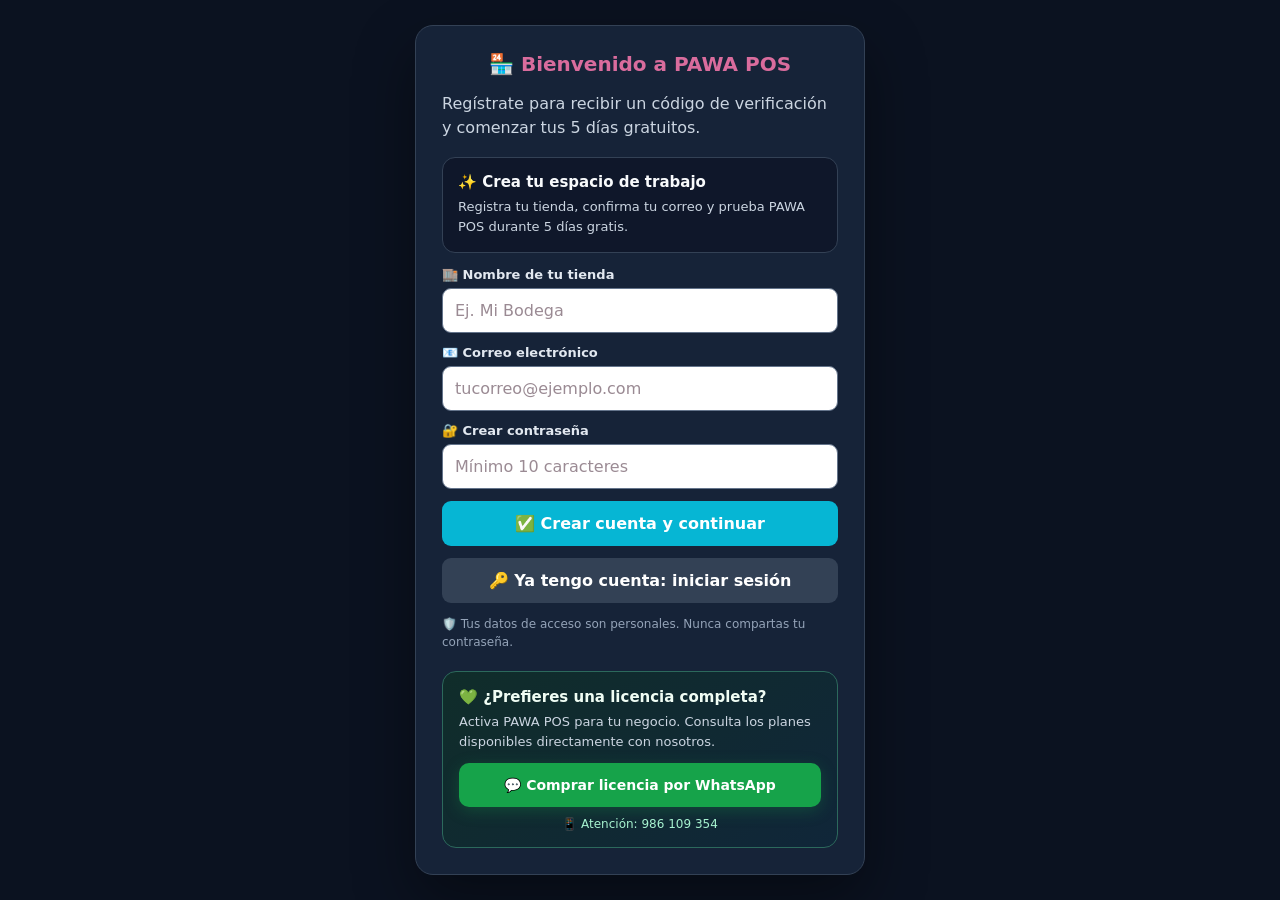
==== commit eb04fdbc: "Add files via upload" ====
--- a/administracion.html
+++ b/administracion.html
@@ -2,11 +2,11 @@
 <html>
 <head>
 <script src="config-licencias.js?v=1"></script>
-<script src="licencia-pos.js?v=10"></script>
-<script src="cuenta-pawa.js?v=3"></script>
+<script src="licencia-pos.js?v=18"></script>
+<script src="cuenta-pawa.js?v=6"></script>
 <meta name="viewport" content="width=device-width, initial-scale=1">
 <link rel="stylesheet" href="estilos.css?v=89">
-<link rel="stylesheet" href="pawa-paneles.css?v=1">
+<link rel="stylesheet" href="pawa-paneles.css?v=6">
 <title>Administración de tienda</title>
 <script src="acceso-panel-moderno.js?v=58"></script>
 </head>
@@ -20,6 +20,7 @@
     <button type="button" data-admin-destino="panelTienda" onclick="mostrarApartadoAdmin('panelTienda')">🎨 <span>Diseño y tienda</span></button>
     <button type="button" data-admin-destino="panelRespaldo" onclick="mostrarApartadoAdmin('panelRespaldo')">💾<span>Respaldo</span></button>
   </div>
+  <a class="pawa-cuenta-admin-link" href="mi-cuenta.html">♙ Mi cuenta</a>
   <a class="pos-admin-sidebar-inicio" href="inicio.html">← Volver a la tienda</a>
 </nav>
 <header class="pos-admin-header"><div class="pos-admin-header-inner"><div><small class="pos-admin-header-eyebrow">CENTRO DE CONTROL</small><h1>Administración</h1><p>Gestiona tu tienda desde un solo lugar</p></div><a class="pos-admin-regresar" href="inicio.html">⌂ <span>Ir a la tienda</span></a></div></header>
@@ -274,6 +275,7 @@
   <a href="scanner.html"><span class="icono-escaner">[ ||| ]</span><span>Escáner</span></a>
   <a href="control_pedidos.html"><span class="icono-ventas">🧾</span><span>Ventas</span></a>
   <a class="activo" href="administracion.html" aria-current="page">⚙<span>Admin</span></a>
+  <a class="pawa-cuenta-nav" href="mi-cuenta.html">♙<span>Mi cuenta</span></a>
 </nav><script src="clave-admin-pawa.js?v=2"></script>
 </body>
 </html>
--- a/pawa-paneles.css
+++ b/pawa-paneles.css
@@ -32,3 +32,43 @@
 .pawa-account-warning{border-color:#fecaca}.pawa-account-warning h3{color:#b91c1c}.pawa-account-warning p{font-size:13px;line-height:1.55;margin:0}
 @media(max-width:600px){#pawa-cuenta-fondo{padding:8px}#pawa-cuenta-dialogo{max-height:94vh;border-radius:15px}.pawa-account-header{padding:18px 16px}.pawa-account-body{padding:14px;gap:13px}.pawa-account-header h2{font-size:20px}.pawa-account-brand{gap:10px}.pawa-account-avatar{width:41px;height:41px;font-size:22px}.pawa-account-stats{grid-template-columns:repeat(3,minmax(0,1fr));gap:6px}.pawa-account-stats article{padding:11px 8px}.pawa-account-stats strong{font-size:12px}.pawa-account-stats small{font-size:10px}.pawa-account-summary{padding:14px;flex-wrap:wrap}.pawa-account-pill{margin-left:auto}.pawa-account-card,.pawa-account-actions,.pawa-account-warning{padding:15px}.pawa-security-head{flex-wrap:wrap;padding:17px 15px}.pawa-security-fields{grid-template-columns:1fr;padding:0 15px 15px}.pawa-security-notice{margin:14px 15px!important}.pawa-security-footer{flex-direction:column;align-items:stretch;padding:15px}#pawaAdminGuardarClave{width:100%!important}}
 @media print{#pawa-cuenta-fondo{display:none!important}}
+
+/* Mi cuenta es una pantalla principal completa, no un modal. */
+body.pawa-cuenta-pagina{min-height:100vh;background:var(--fondo,#f8fafc);color:var(--producto-datos-color,#172033)}
+.pawa-account-main{box-sizing:border-box;width:min(1180px,100%);margin:0 auto;padding:26px 26px 110px}
+.pawa-account-page-heading{padding:18px 2px 22px}
+.pawa-account-page-heading h1{margin:7px 0;font-size:clamp(26px,3vw,36px);color:var(--producto-datos-color,#172033)}
+.pawa-account-page-heading p{margin:0;font-size:14px;opacity:.8}
+#pawa-cuenta-panel{width:100%;max-width:none;background:transparent;box-shadow:none;border:0}
+#pawa-cuenta-panel>.pawa-account-header{border:1px solid var(--borde-ui,#d8e0e8);border-radius:17px;background:var(--producto-fondo,#fff)}
+#pawa-cuenta-panel .pawa-account-body{padding:20px 0 0;display:grid;grid-template-columns:repeat(2,minmax(0,1fr));gap:17px}
+#pawa-cuenta-panel .pawa-account-summary,#pawa-cuenta-panel .pawa-account-stats,#pawa-cuenta-panel .pawa-account-warning{grid-column:1/-1}
+#pawa-cuenta-panel .pawa-account-actions button,#pawa-cuenta-panel .pawa-account-card button{font:inherit;display:block;width:100%;border-radius:10px;min-height:45px;padding:11px 15px;cursor:pointer;font-size:13px;font-weight:750;margin:10px 0 0}
+#pawa-cuenta-panel .pawa-account-logout{border:1px solid var(--borde-ui,#e2e8f0);background:var(--superficie-suave,#f1f5f9);color:inherit}
+#pawa-cuenta-panel .pawa-account-delete{border:1px solid #fecaca;background:#fff1f2;color:#991b1b}
+#pawa-cuenta-panel .pawa-account-card input{box-sizing:border-box;width:100%;margin:7px 0;padding:12px;border:1px solid var(--borde-ui,#cbd5e1);border-radius:10px;background:var(--fondo,#fff);color:inherit;font:inherit}
+body.pawa-cuenta-pagina .pos-pro-nav{display:flex}
+body.pawa-cuenta-pagina .pos-pro-bottom-nav{display:none}
+@media(max-width:1099px){body.pawa-cuenta-pagina .pos-pro-nav{display:none}body.pawa-cuenta-pagina .pos-pro-bottom-nav{display:grid;grid-template-columns:repeat(5,minmax(0,1fr))!important} .pawa-account-main{padding:18px 15px 100px}}
+@media(max-width:680px){#pawa-cuenta-panel .pawa-account-body{grid-template-columns:1fr;gap:13px} .pawa-account-page-heading{padding-bottom:16px}#pawa-cuenta-panel>.pawa-account-header{padding:18px 16px}}
+@media print{body.pawa-cuenta-pagina .pos-pro-nav,body.pawa-cuenta-pagina .pos-pro-bottom-nav{display:none!important}}
+
+/* PAWA v14: panel Mi cuenta = shell de Ventas, nunca modal. */
+body.pos-ventas-v24.pawa-cuenta-pagina{background:var(--fondo,#f8fafc);min-height:100vh}
+body.pawa-cuenta-pagina .pawa-account-main{max-width:1450px;width:calc(100% - 48px);margin:0 auto;padding:24px 0 105px;box-sizing:border-box}
+body.pawa-cuenta-pagina #pawa-cuenta-panel{width:100%;margin:0;min-width:0}
+body.pawa-cuenta-pagina #pawa-cuenta-panel>.pawa-account-header{border:1px solid var(--borde-ui,#d8e0e8);border-radius:16px;padding:23px 26px;background:var(--producto-fondo,#fff)}
+body.pawa-cuenta-pagina #pawa-cuenta-panel .pawa-account-body{display:grid;grid-template-columns:repeat(2,minmax(0,1fr));gap:18px;padding:18px 0 0}
+body.pawa-cuenta-pagina #pawa-cuenta-panel .pawa-account-summary,
+body.pawa-cuenta-pagina #pawa-cuenta-panel .pawa-account-stats,
+body.pawa-cuenta-pagina #pawa-cuenta-panel .pawa-account-warning{grid-column:1/-1}
+body.pawa-cuenta-pagina .ventas-pro-header{display:flex}
+body.pawa-cuenta-pagina .pawa-account-actions button{width:100%;margin:9px 0 0}
+@media(max-width:1099px){
+ body.pos-ventas-v24.pawa-cuenta-pagina .pos-pro-bottom-nav{display:grid!important;grid-template-columns:repeat(5,minmax(0,1fr))!important}
+ body.pawa-cuenta-pagina .pawa-account-main{width:calc(100% - 26px);padding-top:16px}
+}
+@media(max-width:700px){
+ body.pawa-cuenta-pagina #pawa-cuenta-panel .pawa-account-body{grid-template-columns:1fr;gap:13px}
+ body.pawa-cuenta-pagina #pawa-cuenta-panel>.pawa-account-header{padding:17px 15px}
+}
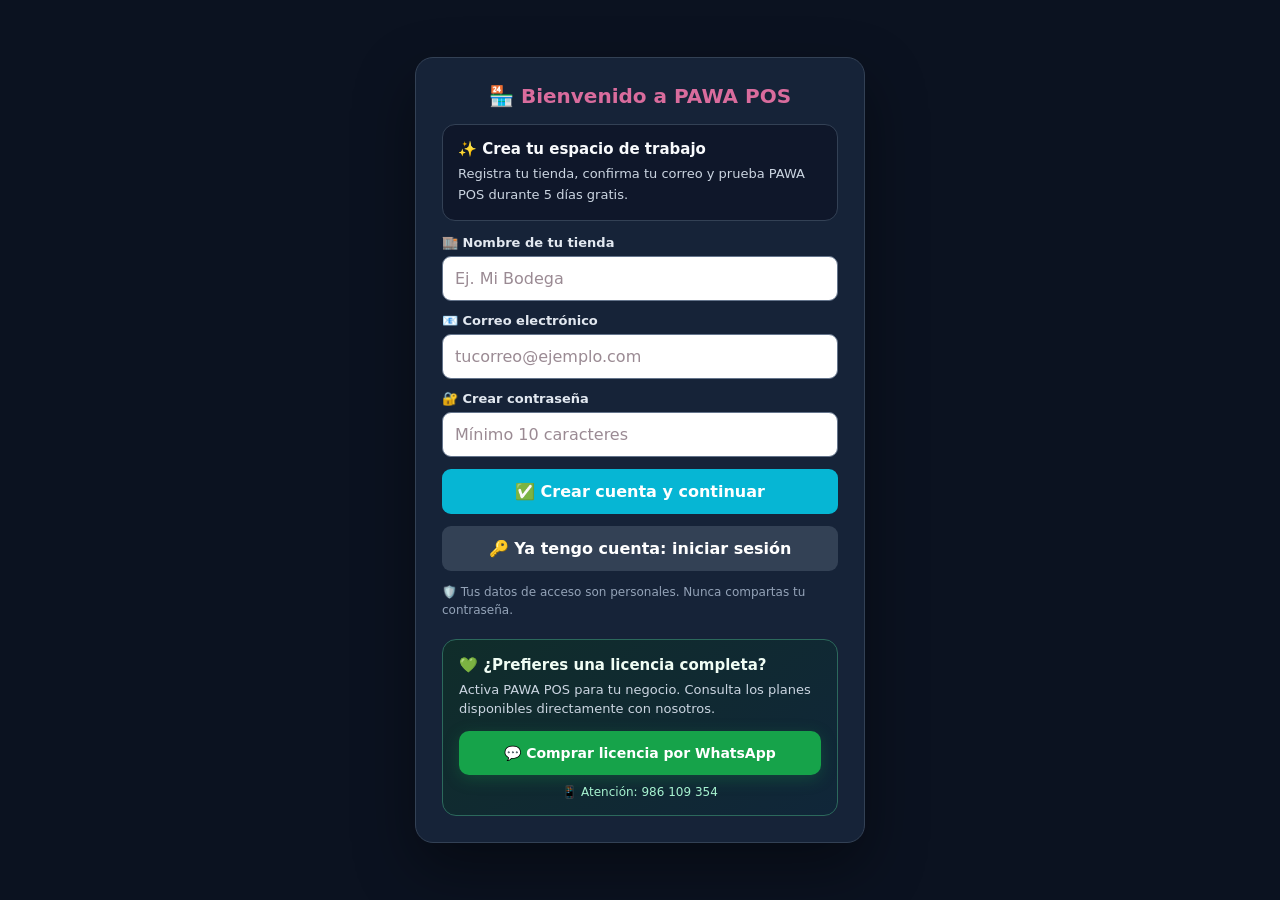
==== commit 594a0b8d: "Add files via upload" ====
--- a/administracion.html
+++ b/administracion.html
@@ -2,7 +2,7 @@
 <html>
 <head>
 <script src="config-licencias.js?v=1"></script>
-<script src="licencia-pos.js?v=18"></script>
+<script src="licencia-pos.js?v=19"></script>
 <script src="cuenta-pawa.js?v=6"></script>
 <meta name="viewport" content="width=device-width, initial-scale=1">
 <link rel="stylesheet" href="estilos.css?v=89">
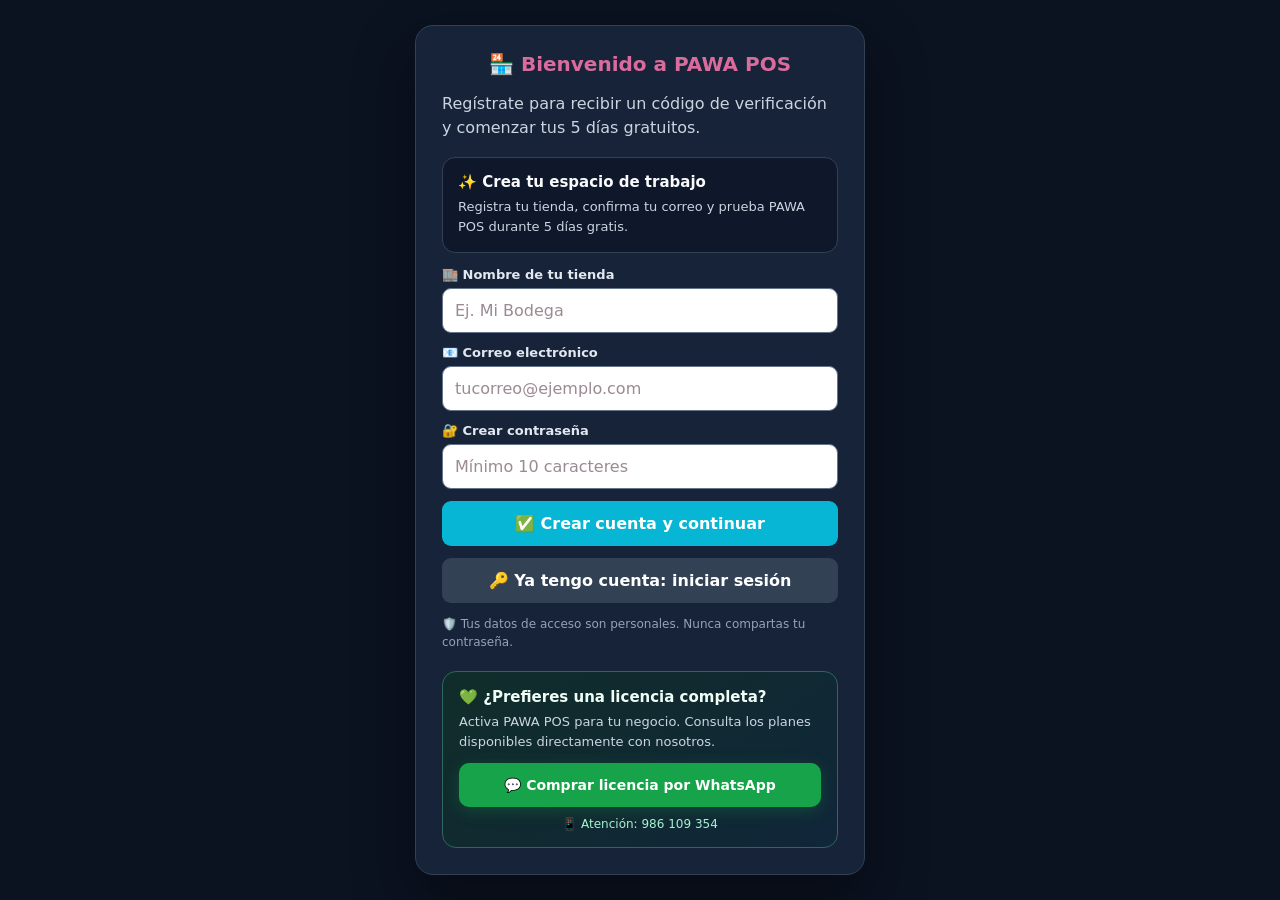
==== commit 2c933106: "Add files via upload" ====
--- a/administracion.html
+++ b/administracion.html
@@ -2,7 +2,7 @@
 <html>
 <head>
 <script src="config-licencias.js?v=1"></script>
-<script src="licencia-pos.js?v=19"></script>
+<script src="licencia-pos.js?v=20"></script>
 <script src="cuenta-pawa.js?v=6"></script>
 <meta name="viewport" content="width=device-width, initial-scale=1">
 <link rel="stylesheet" href="estilos.css?v=89">
